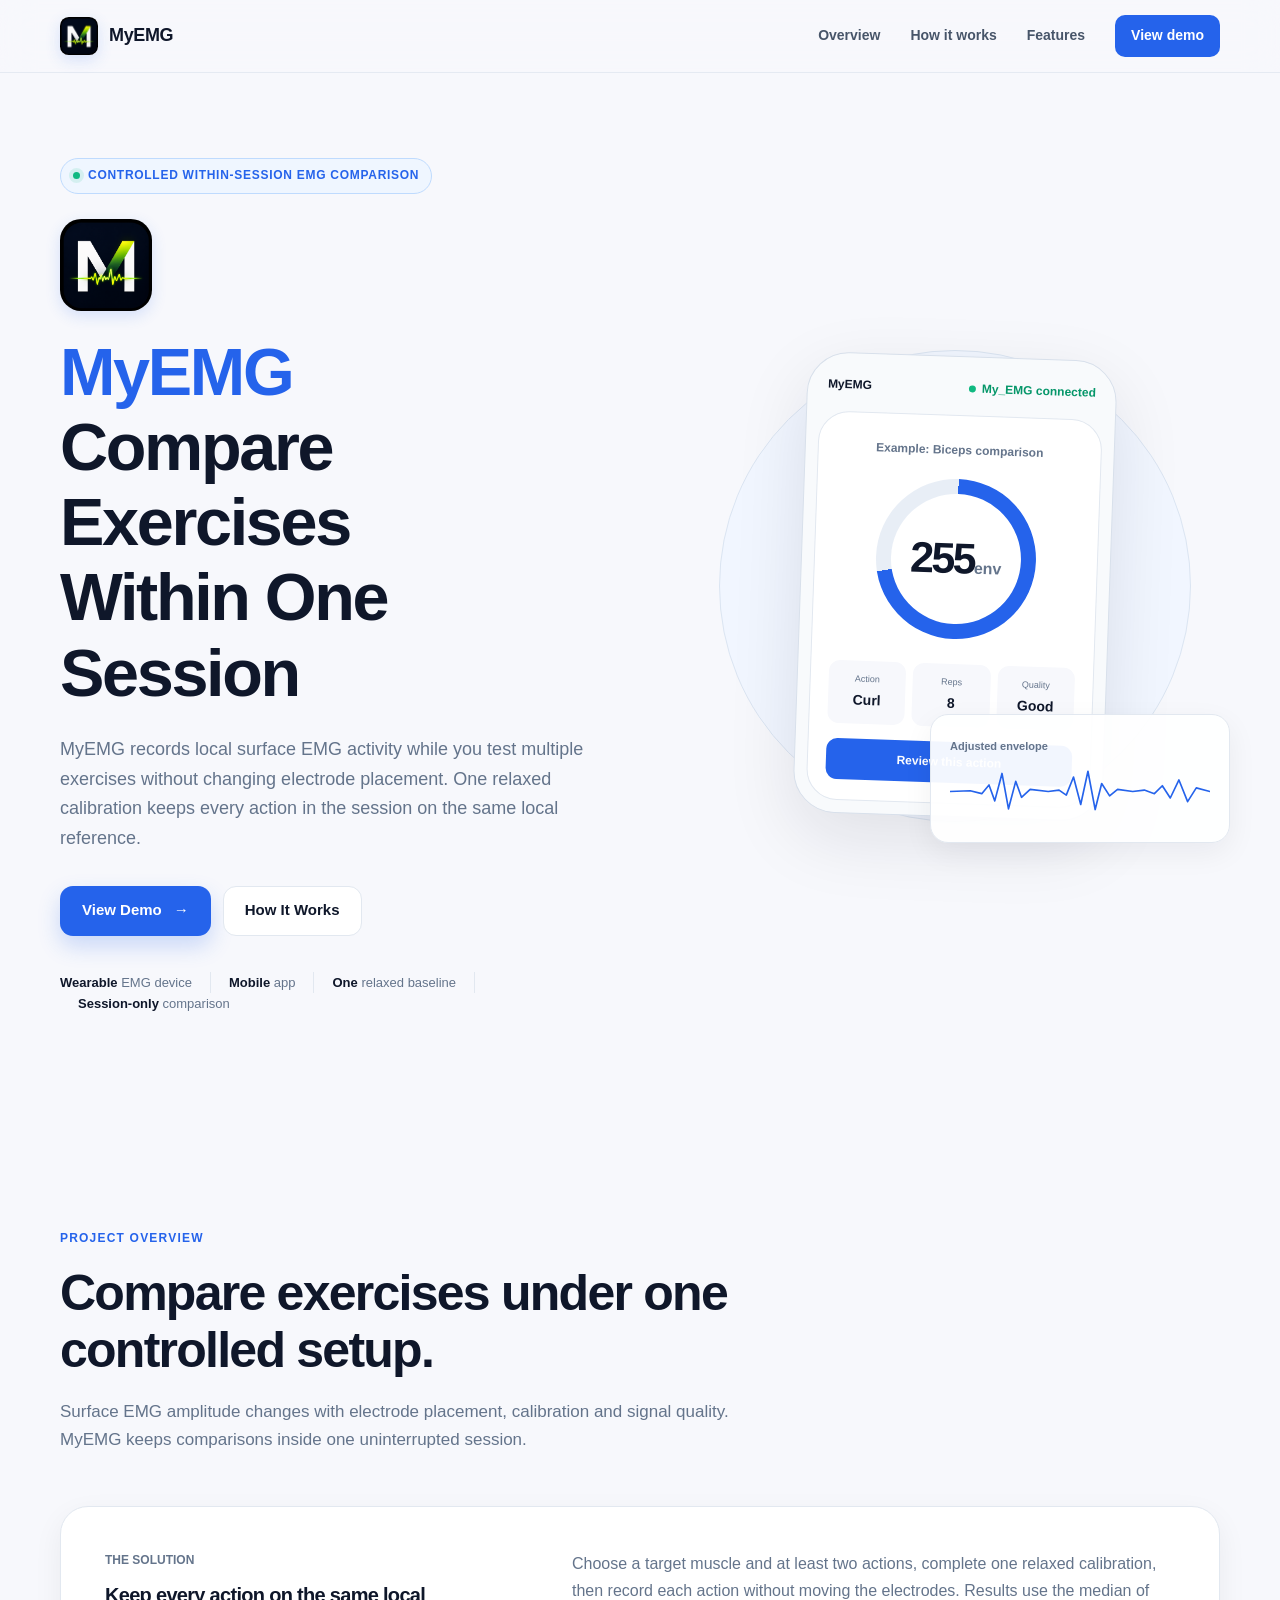
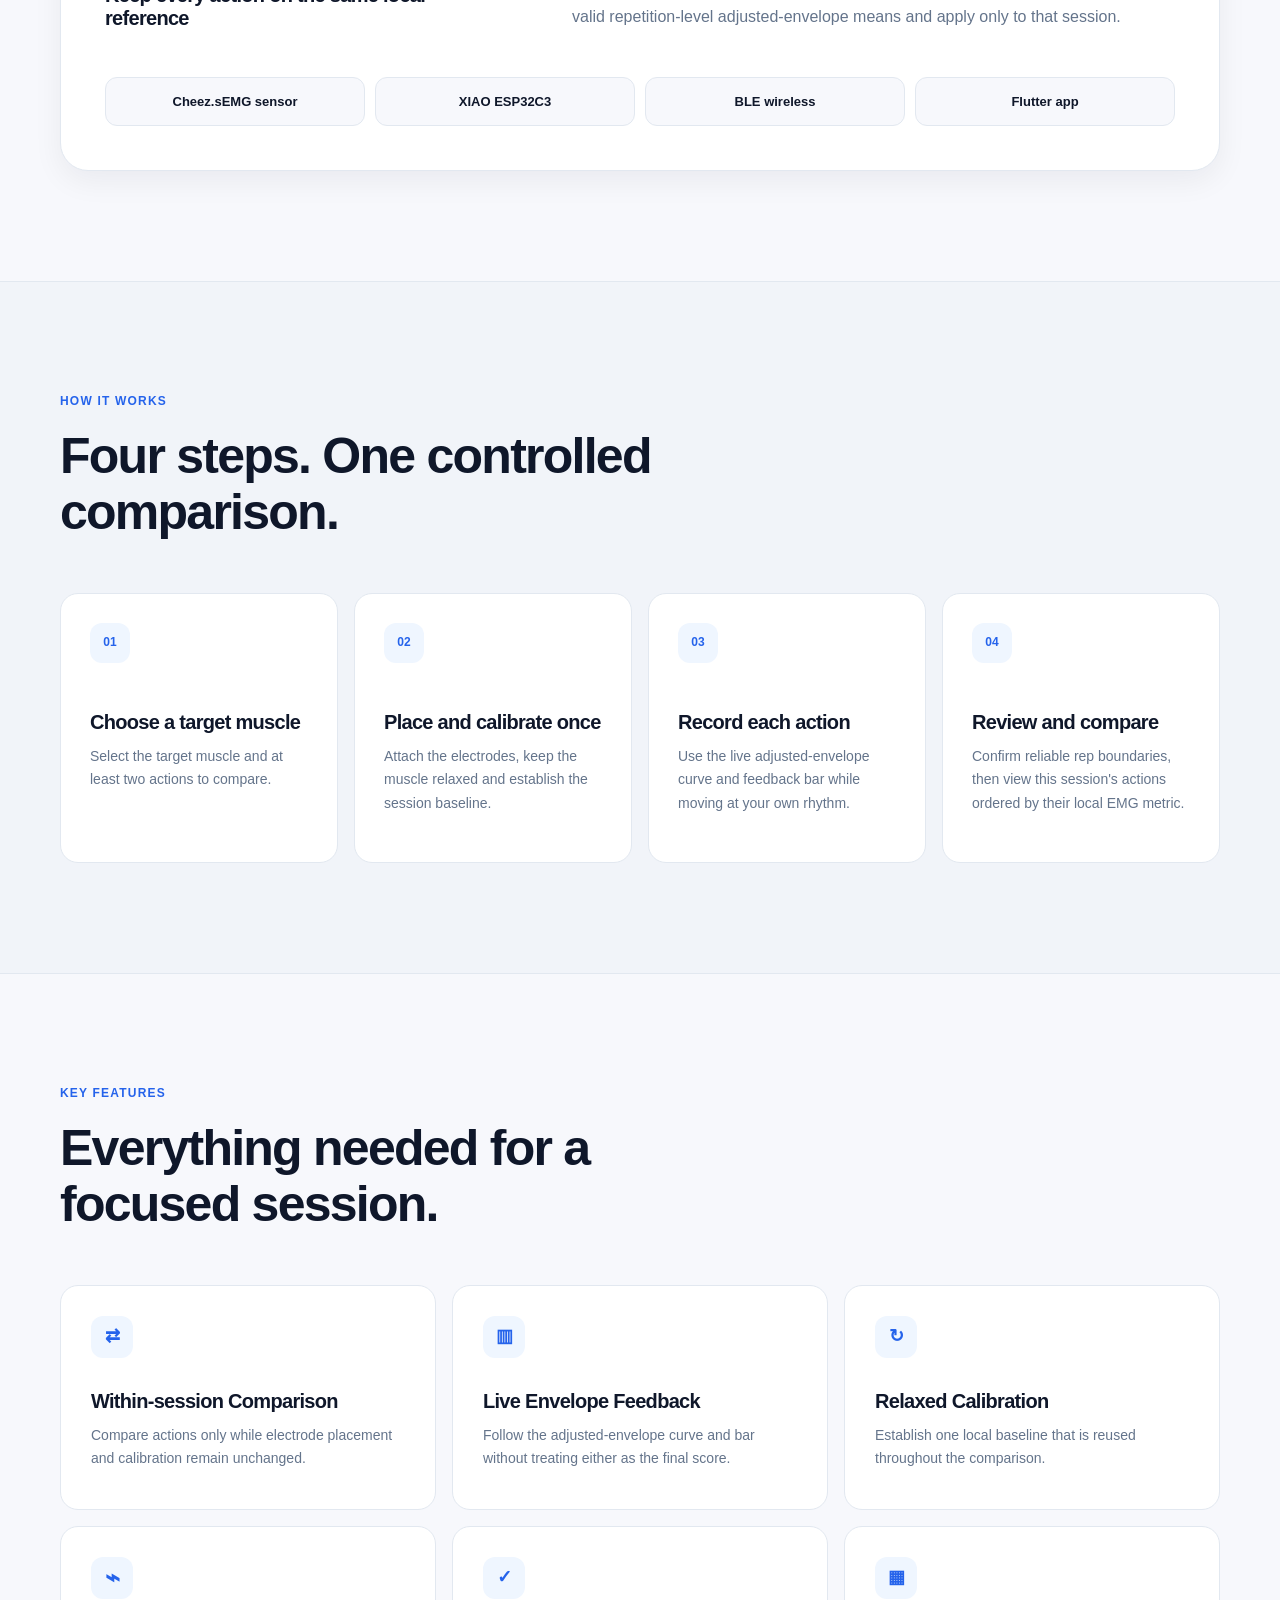
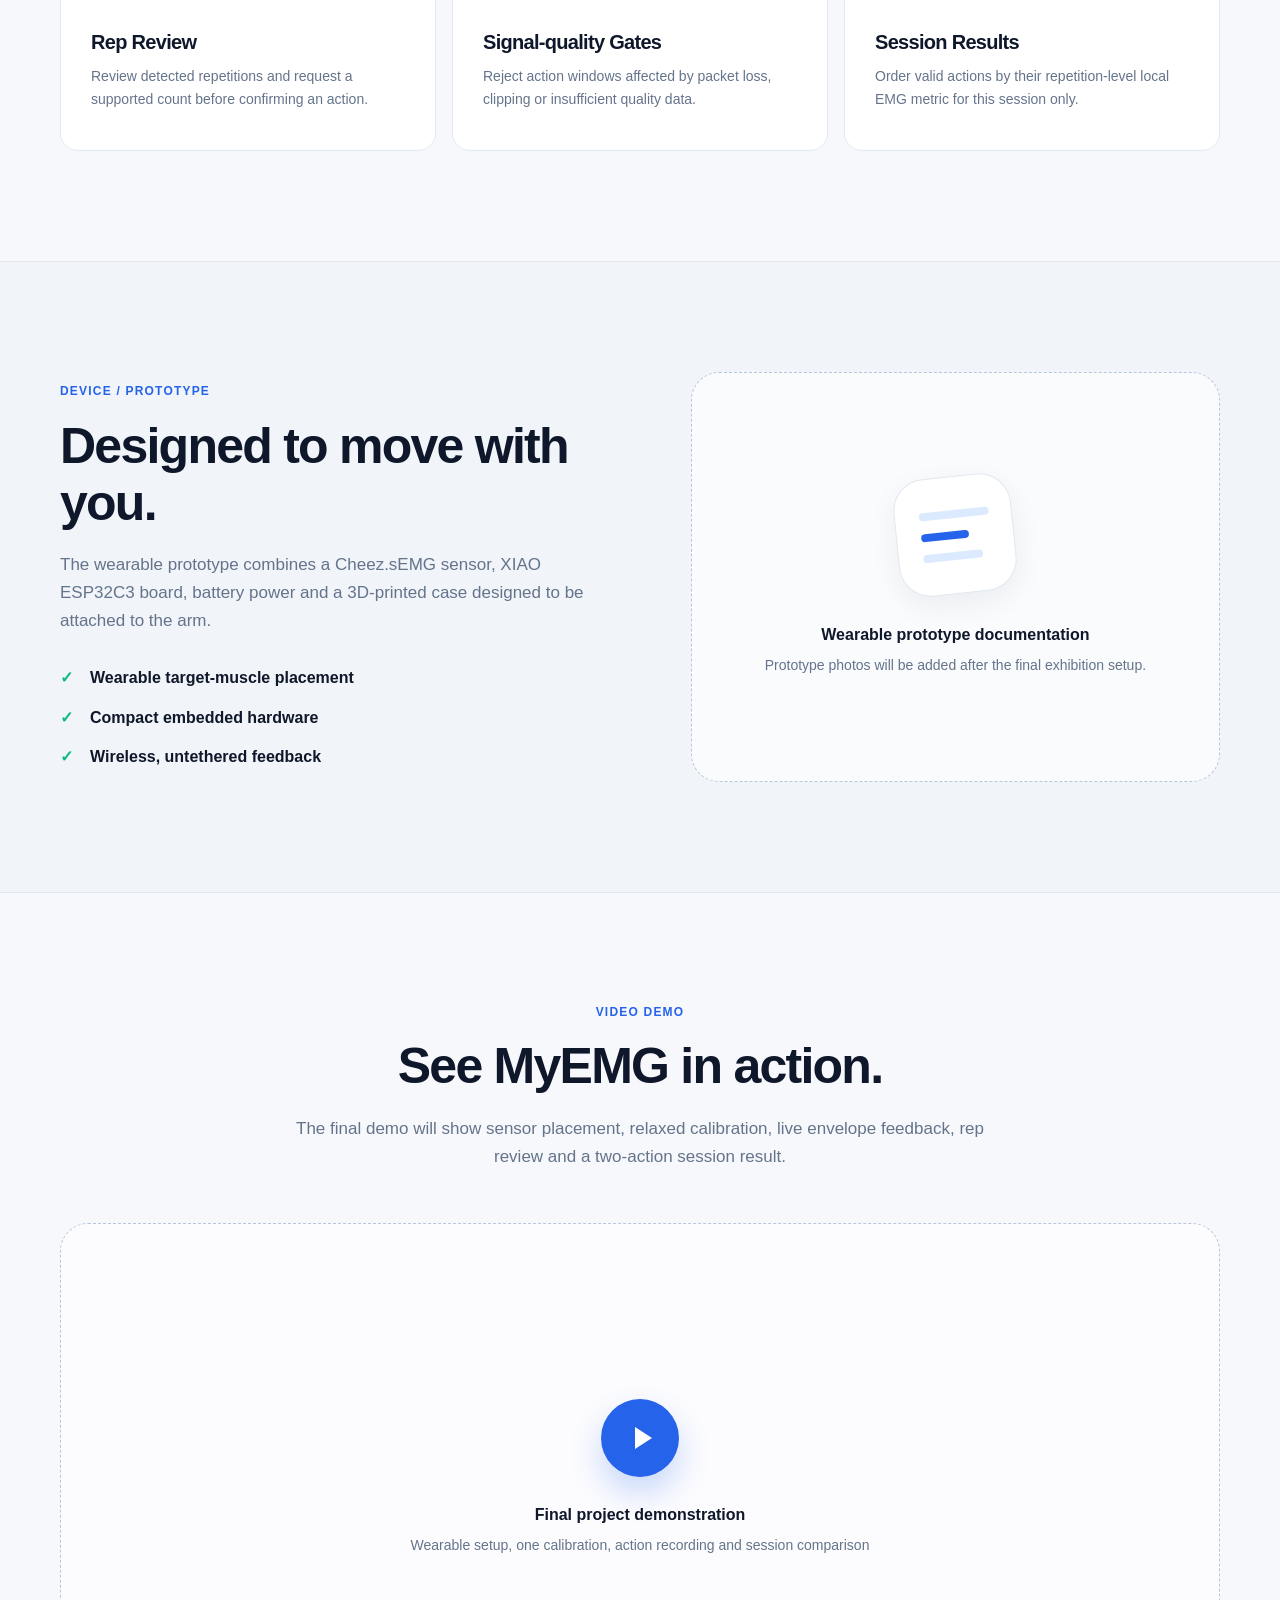
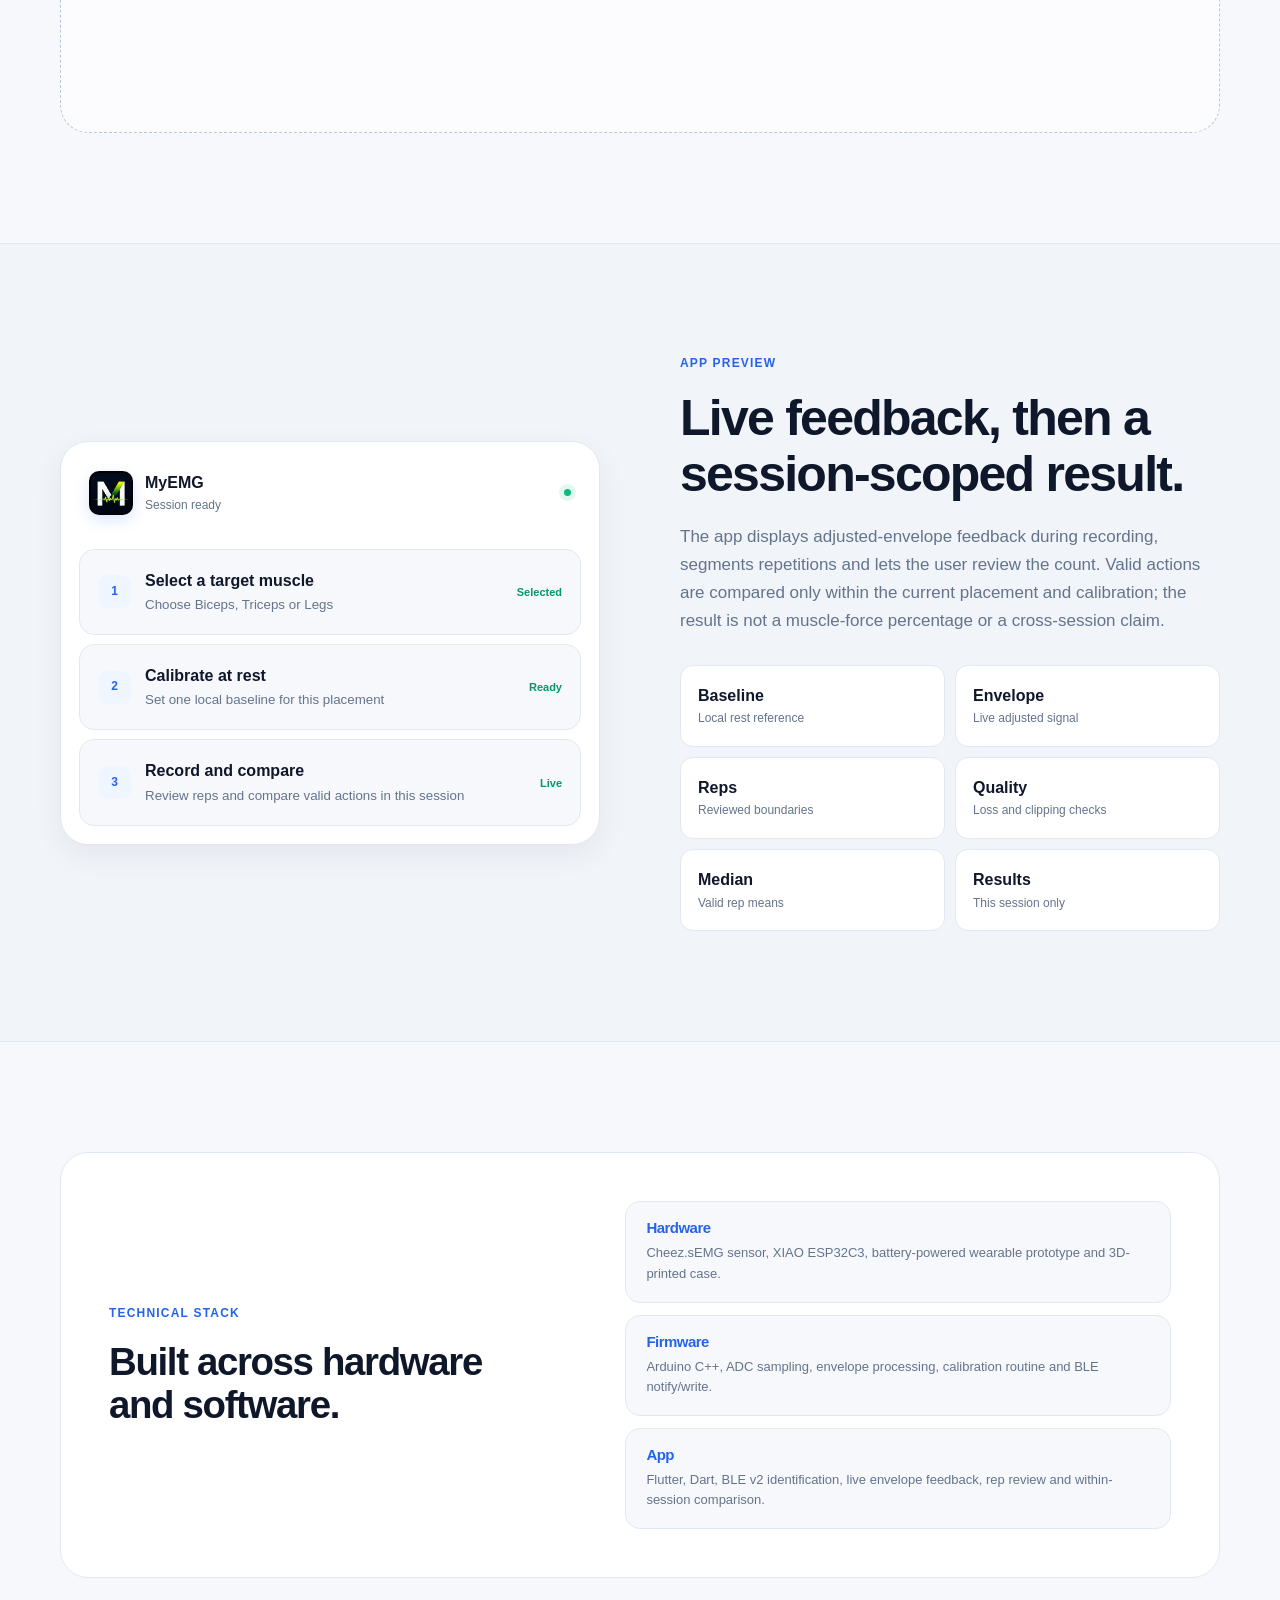
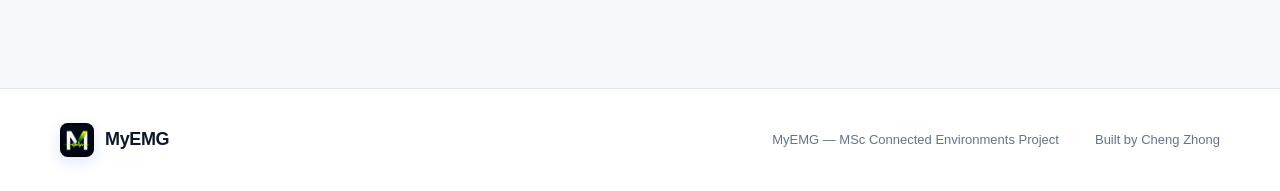
==== website/index.html @ 9c6239a6 "Add unit tests for comparison history and exercise catalog repositories - Implement tests for LocalC" ====
<!DOCTYPE html>
<html lang="en">
<head>
  <meta charset="UTF-8">
  <meta name="viewport" content="width=device-width, initial-scale=1.0">
  <meta name="description" content="MyEMG compares local surface EMG activity from different exercises within one controlled electrode-placement session.">
  <title>MyEMG — Within-session EMG Comparison</title>
  <link rel="icon" type="image/png" href="assets/MyEmg icon  .png">
  <link rel="stylesheet" href="styles.css">
  <script src="script.js" defer></script>
</head>
<body>
  <header class="site-header">
    <div class="container nav-wrap">
      <a class="brand" href="#top" aria-label="MyEMG home">
        <img src="assets/MyEmg icon  .png" alt="" width="38" height="38">
        <span>MyEMG</span>
      </a>
      <nav class="nav-links" aria-label="Main navigation">
        <a href="#overview">Overview</a>
        <a href="#how-it-works">How it works</a>
        <a href="#features">Features</a>
        <a class="nav-cta" href="#demo">View demo</a>
      </nav>
    </div>
  </header>

  <main id="top">
    <section class="hero section">
      <div class="container hero-grid">
        <div class="hero-copy reveal">
          <div class="eyebrow"><span class="status-dot"></span> Controlled within-session EMG comparison</div>
          <img class="hero-logo" src="assets/MyEmg icon  .png" alt="MyEMG app logo" width="92" height="92">
          <h1><span>MyEMG</span><br>Compare Exercises<br>Within One Session</h1>
          <p class="hero-description">
            MyEMG records local surface EMG activity while you test multiple exercises
            without changing electrode placement. One relaxed calibration keeps every
            action in the session on the same local reference.
          </p>
          <div class="hero-actions">
            <a class="button button-primary" href="#demo">View Demo <span aria-hidden="true">→</span></a>
            <a class="button button-secondary" href="#how-it-works">How It Works</a>
          </div>
          <div class="hero-meta" aria-label="Project highlights">
            <span><strong>Wearable</strong> EMG device</span>
            <span><strong>Mobile</strong> app</span>
            <span><strong>One</strong> relaxed baseline</span>
            <span><strong>Session-only</strong> comparison</span>
          </div>
        </div>

        <div class="hero-visual reveal" aria-label="MyEMG mobile dashboard preview">
          <div class="signal-card signal-card-back">
            <span>Adjusted envelope</span>
            <svg viewBox="0 0 360 90" role="img" aria-label="Example adjusted EMG envelope">
              <polyline points="0,45 28,44 44,48 54,36 62,58 72,20 81,69 91,31 99,53 111,42 136,45 151,43 161,50 171,25 181,63 191,17 201,70 210,34 221,51 232,42 253,45 269,43 283,48 294,37 305,54 317,29 329,59 341,40 360,45"/>
            </svg>
          </div>
          <div class="phone">
            <div class="phone-top"><span>MyEMG</span><span class="connected"><i></i> My_EMG connected</span></div>
            <div class="phone-content">
              <p>Example: Biceps comparison</p>
              <div class="activation-ring">
                <div><strong>255</strong><span>env</span></div>
              </div>
              <div class="phone-stats">
                <div><span>Action</span><strong>Curl</strong></div>
                <div><span>Reps</span><strong>8</strong></div>
                <div><span>Quality</span><strong>Good</strong></div>
              </div>
              <button type="button" tabindex="-1">Review this action</button>
            </div>
          </div>
        </div>
      </div>
    </section>

    <section class="section" id="overview">
      <div class="container">
        <div class="section-heading reveal">
          <span class="section-kicker">Project overview</span>
          <h2>Compare exercises under one controlled setup.</h2>
          <p>Surface EMG amplitude changes with electrode placement, calibration and signal quality. MyEMG keeps comparisons inside one uninterrupted session.</p>
        </div>
        <div class="overview-card reveal">
          <div>
            <span class="overview-label">The solution</span>
            <h3>Keep every action on the same local reference</h3>
          </div>
          <p>Choose a target muscle and at least two actions, complete one relaxed calibration, then record each action without moving the electrodes. Results use the median of valid repetition-level adjusted-envelope means and apply only to that session.</p>
          <div class="overview-specs">
            <span>Cheez.sEMG sensor</span>
            <span>XIAO ESP32C3</span>
            <span>BLE wireless</span>
            <span>Flutter app</span>
          </div>
        </div>
      </div>
    </section>

    <section class="section section-tinted" id="how-it-works">
      <div class="container">
        <div class="section-heading reveal">
          <span class="section-kicker">How it works</span>
          <h2>Four steps. One controlled comparison.</h2>
        </div>
        <div class="steps-grid">
          <article class="step-card reveal">
            <span class="step-number">01</span>
            <h3>Choose a target muscle</h3>
            <p>Select the target muscle and at least two actions to compare.</p>
          </article>
          <article class="step-card reveal">
            <span class="step-number">02</span>
            <h3>Place and calibrate once</h3>
            <p>Attach the electrodes, keep the muscle relaxed and establish the session baseline.</p>
          </article>
          <article class="step-card reveal">
            <span class="step-number">03</span>
            <h3>Record each action</h3>
            <p>Use the live adjusted-envelope curve and feedback bar while moving at your own rhythm.</p>
          </article>
          <article class="step-card reveal">
            <span class="step-number">04</span>
            <h3>Review and compare</h3>
            <p>Confirm reliable rep boundaries, then view this session's actions ordered by their local EMG metric.</p>
          </article>
        </div>
      </div>
    </section>

    <section class="section" id="features">
      <div class="container">
        <div class="section-heading reveal">
          <span class="section-kicker">Key features</span>
          <h2>Everything needed for a focused session.</h2>
        </div>
        <div class="feature-grid">
          <article class="feature-card reveal"><span class="feature-icon">⇄</span><h3>Within-session Comparison</h3><p>Compare actions only while electrode placement and calibration remain unchanged.</p></article>
          <article class="feature-card reveal"><span class="feature-icon">▥</span><h3>Live Envelope Feedback</h3><p>Follow the adjusted-envelope curve and bar without treating either as the final score.</p></article>
          <article class="feature-card reveal"><span class="feature-icon">↻</span><h3>Relaxed Calibration</h3><p>Establish one local baseline that is reused throughout the comparison.</p></article>
          <article class="feature-card reveal"><span class="feature-icon wave-icon">⌁</span><h3>Rep Review</h3><p>Review detected repetitions and request a supported count before confirming an action.</p></article>
          <article class="feature-card reveal"><span class="feature-icon">✓</span><h3>Signal-quality Gates</h3><p>Reject action windows affected by packet loss, clipping or insufficient quality data.</p></article>
          <article class="feature-card reveal"><span class="feature-icon">▦</span><h3>Session Results</h3><p>Order valid actions by their repetition-level local EMG metric for this session only.</p></article>
        </div>
      </div>
    </section>

    <section class="section section-tinted" id="prototype">
      <div class="container split-section">
        <div class="split-copy reveal">
          <span class="section-kicker">Device / prototype</span>
          <h2>Designed to move with you.</h2>
          <p>The wearable prototype combines a Cheez.sEMG sensor, XIAO ESP32C3 board, battery power and a 3D-printed case designed to be attached to the arm.</p>
          <ul class="check-list">
            <li>Wearable target-muscle placement</li>
            <li>Compact embedded hardware</li>
            <li>Wireless, untethered feedback</li>
          </ul>
        </div>
        <div class="media-placeholder device-placeholder reveal">
          <div class="placeholder-mark" aria-hidden="true">
            <span></span><span></span><span></span>
          </div>
          <strong>Wearable prototype documentation</strong>
          <p>Prototype photos will be added after the final exhibition setup.</p>
        </div>
      </div>
    </section>

    <!-- VIDEO DEMO SECTION: Replace the placeholder below with a local <video>
         element or a YouTube embed when the demo is ready. -->
    <section class="section" id="demo">
      <div class="container">
        <div class="section-heading centered reveal">
          <span class="section-kicker">Video demo</span>
          <h2>See MyEMG in action.</h2>
          <p>The final demo will show sensor placement, relaxed calibration, live envelope feedback, rep review and a two-action session result.</p>
        </div>
        <div class="video-placeholder reveal">
          <div class="play-button" aria-hidden="true"><span></span></div>
          <strong>Final project demonstration</strong>
          <p>Wearable setup, one calibration, action recording and session comparison</p>
        </div>
      </div>
    </section>

    <section class="section section-tinted" id="app-preview">
      <div class="container split-section app-section">
        <div class="app-flow reveal">
          <div class="flow-header">
            <img src="assets/MyEmg icon  .png" alt="" width="44" height="44">
            <div><strong>MyEMG</strong><span>Session ready</span></div>
            <i></i>
          </div>
          <div class="flow-item"><span>1</span><div><strong>Select a target muscle</strong><small>Choose Biceps, Triceps or Legs</small></div><b>Selected</b></div>
          <div class="flow-item"><span>2</span><div><strong>Calibrate at rest</strong><small>Set one local baseline for this placement</small></div><b>Ready</b></div>
          <div class="flow-item"><span>3</span><div><strong>Record and compare</strong><small>Review reps and compare valid actions in this session</small></div><b>Live</b></div>
        </div>
        <div class="split-copy reveal">
          <span class="section-kicker">App preview</span>
          <h2>Live feedback, then a session-scoped result.</h2>
          <p>The app displays adjusted-envelope feedback during recording, segments repetitions and lets the user review the count. Valid actions are compared only within the current placement and calibration; the result is not a muscle-force percentage or a cross-session claim.</p>
          <div class="mini-metrics">
            <div><strong>Baseline</strong><span>Local rest reference</span></div>
            <div><strong>Envelope</strong><span>Live adjusted signal</span></div>
            <div><strong>Reps</strong><span>Reviewed boundaries</span></div>
            <div><strong>Quality</strong><span>Loss and clipping checks</span></div>
            <div><strong>Median</strong><span>Valid rep means</span></div>
            <div><strong>Results</strong><span>This session only</span></div>
          </div>
        </div>
      </div>
    </section>

    <section class="section" id="stack">
      <div class="container stack-wrap reveal">
        <div>
          <span class="section-kicker">Technical stack</span>
          <h2>Built across hardware and software.</h2>
        </div>
        <div class="stack-groups" aria-label="Technologies used">
          <article class="stack-group">
            <h3>Hardware</h3>
            <p>Cheez.sEMG sensor, XIAO ESP32C3, battery-powered wearable prototype and 3D-printed case.</p>
          </article>
          <article class="stack-group">
            <h3>Firmware</h3>
            <p>Arduino C++, ADC sampling, envelope processing, calibration routine and BLE notify/write.</p>
          </article>
          <article class="stack-group">
            <h3>App</h3>
            <p>Flutter, Dart, BLE v2 identification, live envelope feedback, rep review and within-session comparison.</p>
          </article>
        </div>
      </div>
    </section>
  </main>

  <footer class="site-footer">
    <div class="container footer-wrap">
      <div class="brand footer-brand">
        <img src="assets/MyEmg icon  .png" alt="" width="34" height="34">
        <span>MyEMG</span>
      </div>
      <p>MyEMG — MSc Connected Environments Project</p>
      <p>Built by Cheng Zhong</p>
    </div>
  </footer>
</body>
</html>
---- website/styles.css ----
/* -------------------------------------------------------
   MyEMG website
   Edit the variables below to update the site colour theme.
-------------------------------------------------------- */
:root {
  --primary: #2563eb;
  --primary-dark: #1d4ed8;
  --primary-soft: #eff6ff;
  --background: #f7f8fc;
  --surface: #ffffff;
  --text: #0f172a;
  --muted: #64748b;
  --border: #e2e8f0;
  --success: #10b981;
  --shadow-sm: 0 10px 30px rgba(15, 23, 42, 0.06);
  --shadow-lg: 0 24px 70px rgba(15, 23, 42, 0.1);
  --radius-md: 18px;
  --radius-lg: 28px;
  --container: 1160px;
}

* {
  box-sizing: border-box;
}

html {
  scroll-behavior: smooth;
  scroll-padding-top: 90px;
}

body {
  margin: 0;
  color: var(--text);
  background: var(--background);
  font-family: Inter, ui-sans-serif, -apple-system, BlinkMacSystemFont, "Segoe UI", sans-serif;
  font-size: 16px;
  line-height: 1.65;
  -webkit-font-smoothing: antialiased;
}

img {
  display: block;
  max-width: 100%;
}

a {
  color: inherit;
  text-decoration: none;
}

button {
  font: inherit;
}

.container {
  width: min(calc(100% - 40px), var(--container));
  margin-inline: auto;
}

.section {
  padding: 110px 0;
}

.section-tinted {
  background: #f1f4f9;
  border-block: 1px solid var(--border);
}

.site-header {
  position: sticky;
  z-index: 20;
  top: 0;
  border-bottom: 1px solid rgba(226, 232, 240, 0.85);
  background: rgba(247, 248, 252, 0.88);
  backdrop-filter: blur(16px);
}

.nav-wrap {
  display: flex;
  align-items: center;
  justify-content: space-between;
  min-height: 72px;
}

.brand {
  display: inline-flex;
  align-items: center;
  gap: 11px;
  font-size: 18px;
  font-weight: 750;
  letter-spacing: -0.02em;
}

.brand img,
.hero-logo,
.flow-header img {
  border-radius: 23%;
  box-shadow: 0 5px 15px rgba(37, 99, 235, 0.16);
}

.nav-links {
  display: flex;
  align-items: center;
  gap: 30px;
  color: #475569;
  font-size: 14px;
  font-weight: 600;
}

.nav-links a {
  transition: color 160ms ease;
}

.nav-links a:hover {
  color: var(--primary);
}

.nav-links .nav-cta {
  padding: 9px 16px;
  color: #fff;
  border-radius: 10px;
  background: var(--primary);
}

.hero {
  min-height: calc(100vh - 72px);
  display: grid;
  align-items: center;
  overflow: hidden;
  padding: 85px 0 105px;
}

.hero-grid,
.split-section {
  display: grid;
  grid-template-columns: 1.02fr 0.98fr;
  align-items: center;
  gap: 80px;
}

.eyebrow,
.section-kicker {
  color: var(--primary);
  font-size: 12px;
  font-weight: 800;
  letter-spacing: 0.1em;
  text-transform: uppercase;
}

.eyebrow {
  display: inline-flex;
  align-items: center;
  gap: 8px;
  margin-bottom: 25px;
  padding: 7px 12px;
  border: 1px solid #bfdbfe;
  border-radius: 999px;
  background: var(--primary-soft);
  letter-spacing: 0.06em;
}

.status-dot {
  width: 7px;
  height: 7px;
  border-radius: 50%;
  background: var(--success);
  box-shadow: 0 0 0 4px rgba(16, 185, 129, 0.12);
}

.hero-logo {
  margin-bottom: 24px;
}

h1,
h2,
h3,
p {
  margin-top: 0;
}

h1,
h2,
h3 {
  line-height: 1.13;
  letter-spacing: -0.035em;
}

h1 {
  max-width: 720px;
  margin-bottom: 24px;
  font-size: clamp(45px, 5.2vw, 72px);
}

h1 span {
  color: var(--primary);
}

h2 {
  margin-bottom: 20px;
  font-size: clamp(34px, 4vw, 50px);
}

h3 {
  margin-bottom: 12px;
  font-size: 20px;
}

.hero-description {
  max-width: 610px;
  margin-bottom: 32px;
  color: var(--muted);
  font-size: 18px;
}

.hero-actions {
  display: flex;
  flex-wrap: wrap;
  gap: 12px;
}

.button {
  display: inline-flex;
  align-items: center;
  justify-content: center;
  min-height: 50px;
  padding: 0 21px;
  border: 1px solid transparent;
  border-radius: 13px;
  font-size: 15px;
  font-weight: 700;
  transition: transform 160ms ease, box-shadow 160ms ease, background 160ms ease;
}

.button:hover {
  transform: translateY(-2px);
}

.button-primary {
  gap: 12px;
  color: #fff;
  background: var(--primary);
  box-shadow: 0 10px 22px rgba(37, 99, 235, 0.22);
}

.button-primary:hover {
  background: var(--primary-dark);
  box-shadow: 0 14px 27px rgba(37, 99, 235, 0.28);
}

.button-secondary {
  border-color: var(--border);
  background: var(--surface);
}

.hero-meta {
  display: flex;
  flex-wrap: wrap;
  gap: 0;
  margin-top: 36px;
  color: var(--muted);
  font-size: 13px;
}

.hero-meta span {
  padding: 0 18px;
  border-right: 1px solid var(--border);
}

.hero-meta span:first-child {
  padding-left: 0;
}

.hero-meta span:last-child {
  border: 0;
}

.hero-meta strong {
  color: var(--text);
}

.hero-visual {
  position: relative;
  min-height: 570px;
  display: grid;
  place-items: center;
}

.hero-visual::before {
  content: "";
  position: absolute;
  width: 470px;
  height: 470px;
  border: 1px solid #dbe5f2;
  border-radius: 50%;
  background: #f1f6ff;
}

.phone {
  position: relative;
  z-index: 2;
  width: min(310px, 78vw);
  padding: 12px;
  overflow: hidden;
  border: 1px solid #d8e0eb;
  border-radius: 42px;
  background: #f8fafc;
  box-shadow: var(--shadow-lg);
  transform: rotate(2deg);
}

.phone-top {
  display: flex;
  justify-content: space-between;
  padding: 10px 8px 16px;
  font-size: 12px;
  font-weight: 750;
}

.connected {
  display: flex;
  align-items: center;
  gap: 6px;
  color: #059669;
}

.connected i,
.flow-header > i {
  width: 7px;
  height: 7px;
  border-radius: 50%;
  background: var(--success);
}

.phone-content {
  padding: 25px 18px 20px;
  border: 1px solid var(--border);
  border-radius: 31px;
  background: #fff;
  text-align: center;
}

.phone-content > p {
  margin-bottom: 18px;
  color: var(--muted);
  font-size: 12px;
  font-weight: 600;
}

.activation-ring {
  width: 160px;
  height: 160px;
  display: grid;
  place-items: center;
  margin: 0 auto 25px;
  border-radius: 50%;
  background: conic-gradient(var(--primary) 72%, #e8eef6 0);
}

.activation-ring::before {
  content: "";
  grid-area: 1 / 1;
  width: 130px;
  height: 130px;
  border-radius: 50%;
  background: white;
}

.activation-ring div {
  z-index: 1;
  grid-area: 1 / 1;
}

.activation-ring strong {
  font-size: 43px;
  letter-spacing: -0.06em;
}

.activation-ring span {
  color: var(--muted);
  font-weight: 700;
}

.phone-stats {
  display: grid;
  grid-template-columns: repeat(3, 1fr);
  gap: 7px;
}

.phone-stats div {
  padding: 11px 3px;
  border-radius: 11px;
  background: var(--background);
}

.phone-stats span,
.phone-stats strong {
  display: block;
}

.phone-stats span {
  color: var(--muted);
  font-size: 9px;
}

.phone-stats strong {
  margin-top: 3px;
  font-size: 14px;
}

.phone-content button {
  width: 100%;
  margin-top: 15px;
  padding: 11px;
  color: white;
  border: 0;
  border-radius: 11px;
  background: var(--primary);
  font-size: 12px;
  font-weight: 700;
}

.signal-card {
  position: absolute;
  z-index: 3;
  right: -10px;
  bottom: 28px;
  width: 300px;
  padding: 17px 19px 10px;
  border: 1px solid var(--border);
  border-radius: var(--radius-md);
  background: rgba(255, 255, 255, 0.94);
  box-shadow: var(--shadow-sm);
}

.signal-card span {
  color: var(--muted);
  font-size: 11px;
  font-weight: 700;
}

.signal-card svg {
  width: 100%;
  height: auto;
}

.signal-card polyline {
  fill: none;
  stroke: var(--primary);
  stroke-linecap: round;
  stroke-linejoin: round;
  stroke-width: 2.3;
}

.section-heading {
  max-width: 720px;
  margin-bottom: 52px;
}

.section-heading .section-kicker,
.split-copy .section-kicker,
.stack-wrap .section-kicker {
  display: block;
  margin-bottom: 16px;
}

.section-heading > p,
.split-copy > p {
  color: var(--muted);
  font-size: 17px;
}

.section-heading.centered {
  margin-inline: auto;
  text-align: center;
}

.overview-card {
  display: grid;
  grid-template-columns: 0.8fr 1.2fr;
  gap: 30px 65px;
  padding: 44px;
  border: 1px solid var(--border);
  border-radius: var(--radius-lg);
  background: var(--surface);
  box-shadow: var(--shadow-sm);
}

.overview-label {
  display: block;
  margin-bottom: 13px;
  color: var(--muted);
  font-size: 12px;
  font-weight: 700;
  text-transform: uppercase;
}

.overview-card p {
  color: var(--muted);
}

.overview-specs {
  grid-column: 1 / -1;
  display: grid;
  grid-template-columns: repeat(4, 1fr);
  gap: 10px;
}

.overview-specs span {
  padding: 13px;
  border: 1px solid var(--border);
  border-radius: 12px;
  background: var(--background);
  font-size: 13px;
  font-weight: 700;
  text-align: center;
}

.steps-grid,
.feature-grid {
  display: grid;
  gap: 16px;
}

.steps-grid {
  grid-template-columns: repeat(4, 1fr);
}

.step-card,
.feature-card {
  border: 1px solid var(--border);
  background: var(--surface);
  transition: transform 180ms ease, border-color 180ms ease, box-shadow 180ms ease;
}

.step-card:hover,
.feature-card:hover {
  transform: translateY(-4px);
  border-color: #bfdbfe;
  box-shadow: var(--shadow-sm);
}

.step-card {
  min-height: 270px;
  padding: 29px;
  border-radius: var(--radius-md);
}

.step-number {
  display: grid;
  width: 40px;
  height: 40px;
  place-items: center;
  margin-bottom: 48px;
  color: var(--primary);
  border-radius: 12px;
  background: var(--primary-soft);
  font-size: 12px;
  font-weight: 800;
}

.step-card p,
.feature-card p {
  margin-bottom: 0;
  color: var(--muted);
  font-size: 14px;
}

.feature-grid {
  grid-template-columns: repeat(3, 1fr);
}

.feature-card {
  min-height: 225px;
  padding: 30px;
  border-radius: var(--radius-md);
}

.feature-icon {
  width: 42px;
  height: 42px;
  display: grid;
  place-items: center;
  margin-bottom: 32px;
  color: var(--primary);
  border-radius: 12px;
  background: var(--primary-soft);
  font-size: 18px;
  font-weight: 800;
}

.wave-icon {
  font-size: 25px;
}

.media-placeholder,
.video-placeholder {
  border: 1.5px dashed #b8c6d9;
  background: rgba(255, 255, 255, 0.62);
  text-align: center;
}

.device-placeholder {
  min-height: 410px;
  display: flex;
  flex-direction: column;
  align-items: center;
  justify-content: center;
  border-radius: var(--radius-lg);
}

.placeholder-mark {
  position: relative;
  width: 118px;
  height: 118px;
  margin-bottom: 28px;
  border: 1px solid var(--border);
  border-radius: 32px;
  background: white;
  transform: rotate(-6deg);
  box-shadow: var(--shadow-sm);
}

.placeholder-mark span {
  position: absolute;
  left: 24px;
  width: 70px;
  height: 8px;
  border-radius: 10px;
  background: #dbeafe;
}

.placeholder-mark span:nth-child(1) { top: 33px; }
.placeholder-mark span:nth-child(2) { top: 54px; width: 48px; background: var(--primary); }
.placeholder-mark span:nth-child(3) { top: 75px; width: 60px; }

.device-placeholder p,
.video-placeholder p {
  margin: 5px 0 0;
  color: var(--muted);
  font-size: 14px;
}

.check-list {
  display: grid;
  gap: 13px;
  margin: 30px 0 0;
  padding: 0;
  list-style: none;
}

.check-list li {
  position: relative;
  padding-left: 30px;
  font-weight: 650;
}

.check-list li::before {
  content: "✓";
  position: absolute;
  left: 0;
  color: var(--success);
}

.video-placeholder {
  min-height: 510px;
  display: flex;
  flex-direction: column;
  align-items: center;
  justify-content: center;
  border-radius: var(--radius-lg);
}

.play-button {
  width: 78px;
  height: 78px;
  display: grid;
  place-items: center;
  margin-bottom: 25px;
  border-radius: 50%;
  background: var(--primary);
  box-shadow: 0 16px 32px rgba(37, 99, 235, 0.24);
}

.play-button span {
  width: 0;
  height: 0;
  margin-left: 6px;
  border-top: 11px solid transparent;
  border-bottom: 11px solid transparent;
  border-left: 17px solid white;
}

.app-section {
  grid-template-columns: 1fr 1fr;
}

.app-flow {
  padding: 18px;
  border: 1px solid var(--border);
  border-radius: var(--radius-lg);
  background: white;
  box-shadow: var(--shadow-sm);
}

.flow-header {
  display: flex;
  align-items: center;
  gap: 12px;
  padding: 10px 10px 24px;
}

.flow-header div {
  display: flex;
  flex-direction: column;
}

.flow-header span {
  color: var(--muted);
  font-size: 12px;
}

.flow-header > i {
  margin-left: auto;
  box-shadow: 0 0 0 5px rgba(16, 185, 129, 0.12);
}

.flow-item {
  display: flex;
  align-items: center;
  gap: 14px;
  margin-top: 9px;
  padding: 18px;
  border: 1px solid var(--border);
  border-radius: 15px;
  background: var(--background);
}

.flow-item > span {
  min-width: 33px;
  height: 33px;
  display: grid;
  place-items: center;
  color: var(--primary);
  border-radius: 10px;
  background: var(--primary-soft);
  font-size: 12px;
  font-weight: 800;
}

.flow-item div {
  display: flex;
  flex-direction: column;
}

.flow-item small {
  color: var(--muted);
}

.flow-item b {
  margin-left: auto;
  color: #059669;
  font-size: 11px;
}

.mini-metrics {
  display: grid;
  grid-template-columns: repeat(2, 1fr);
  gap: 10px;
  margin-top: 30px;
}

.mini-metrics div {
  display: flex;
  flex-direction: column;
  padding: 17px;
  border: 1px solid var(--border);
  border-radius: 13px;
  background: white;
}

.mini-metrics span {
  color: var(--muted);
  font-size: 12px;
}

.stack-wrap {
  display: grid;
  grid-template-columns: 0.9fr 1.1fr;
  align-items: center;
  gap: 70px;
  padding: 48px;
  border: 1px solid var(--border);
  border-radius: var(--radius-lg);
  background: white;
}

.stack-wrap h2 {
  margin-bottom: 0;
  font-size: clamp(30px, 3vw, 42px);
}

.stack-groups {
  display: grid;
  gap: 12px;
}

.stack-group {
  padding: 18px 20px;
  border: 1px solid var(--border);
  border-radius: 15px;
  background: var(--background);
}

.stack-group h3 {
  margin-bottom: 6px;
  color: var(--primary);
  font-size: 15px;
}

.stack-group p {
  margin-bottom: 0;
  color: var(--muted);
  font-size: 13px;
  line-height: 1.55;
}

.site-footer {
  padding: 34px 0;
  border-top: 1px solid var(--border);
  background: white;
}

.footer-wrap {
  display: grid;
  grid-template-columns: 1fr auto auto;
  align-items: center;
  gap: 36px;
}

.footer-wrap p {
  margin: 0;
  color: var(--muted);
  font-size: 13px;
}

/* Subtle entrance motion; content remains visible without JavaScript. */
.js .reveal {
  opacity: 0;
  transform: translateY(16px);
  transition: opacity 600ms ease, transform 600ms ease;
}

.js .reveal.is-visible {
  opacity: 1;
  transform: none;
}

@media (max-width: 960px) {
  .section {
    padding: 85px 0;
  }

  .hero {
    padding-top: 70px;
  }

  .hero-grid,
  .split-section {
    grid-template-columns: 1fr;
    gap: 65px;
  }

  .hero-copy {
    max-width: 720px;
  }

  .hero-visual {
    min-height: 540px;
  }

  .signal-card {
    right: 10%;
  }

  .steps-grid {
    grid-template-columns: repeat(2, 1fr);
  }

  .feature-grid {
    grid-template-columns: repeat(2, 1fr);
  }

  .stack-wrap {
    grid-template-columns: 1fr;
    gap: 35px;
  }

  .footer-wrap {
    grid-template-columns: 1fr 1fr;
  }

  .footer-brand {
    grid-column: 1 / -1;
  }
}

@media (max-width: 700px) {
  .container {
    width: min(calc(100% - 28px), var(--container));
  }

  .site-header {
    position: static;
  }

  .nav-links a:not(.nav-cta) {
    display: none;
  }

  .nav-links {
    gap: 0;
  }

  .hero {
    min-height: auto;
    padding: 58px 0 76px;
  }

  .hero-logo {
    width: 76px;
    height: 76px;
  }

  h1 {
    font-size: clamp(40px, 12.5vw, 56px);
  }

  .hero-description {
    font-size: 16px;
  }

  .hero-meta {
    display: grid;
    grid-template-columns: repeat(3, 1fr);
    text-align: center;
  }

  .hero-meta span {
    padding: 0 7px;
  }

  .hero-visual {
    min-height: 490px;
  }

  .hero-visual::before {
    width: 350px;
    height: 350px;
  }

  .phone {
    width: 274px;
  }

  .activation-ring {
    width: 135px;
    height: 135px;
  }

  .activation-ring::before {
    width: 110px;
    height: 110px;
  }

  .signal-card {
    right: 0;
    bottom: 8px;
    width: 250px;
  }

  .overview-card {
    grid-template-columns: 1fr;
    padding: 28px;
  }

  .overview-specs {
    grid-template-columns: repeat(2, 1fr);
  }

  .steps-grid,
  .feature-grid {
    grid-template-columns: 1fr;
  }

  .step-card {
    min-height: auto;
  }

  .step-number,
  .feature-icon {
    margin-bottom: 27px;
  }

  .video-placeholder {
    min-height: 350px;
    padding: 35px 20px;
  }

  .flow-item {
    padding: 14px;
  }

  .flow-item b {
    display: none;
  }

  .stack-wrap {
    padding: 30px;
  }

  .footer-wrap {
    grid-template-columns: 1fr;
    gap: 12px;
  }

  .footer-brand {
    grid-column: auto;
    margin-bottom: 10px;
  }
}

@media (prefers-reduced-motion: reduce) {
  html {
    scroll-behavior: auto;
  }

  *,
  *::before,
  *::after {
    transition-duration: 0.01ms !important;
  }
}
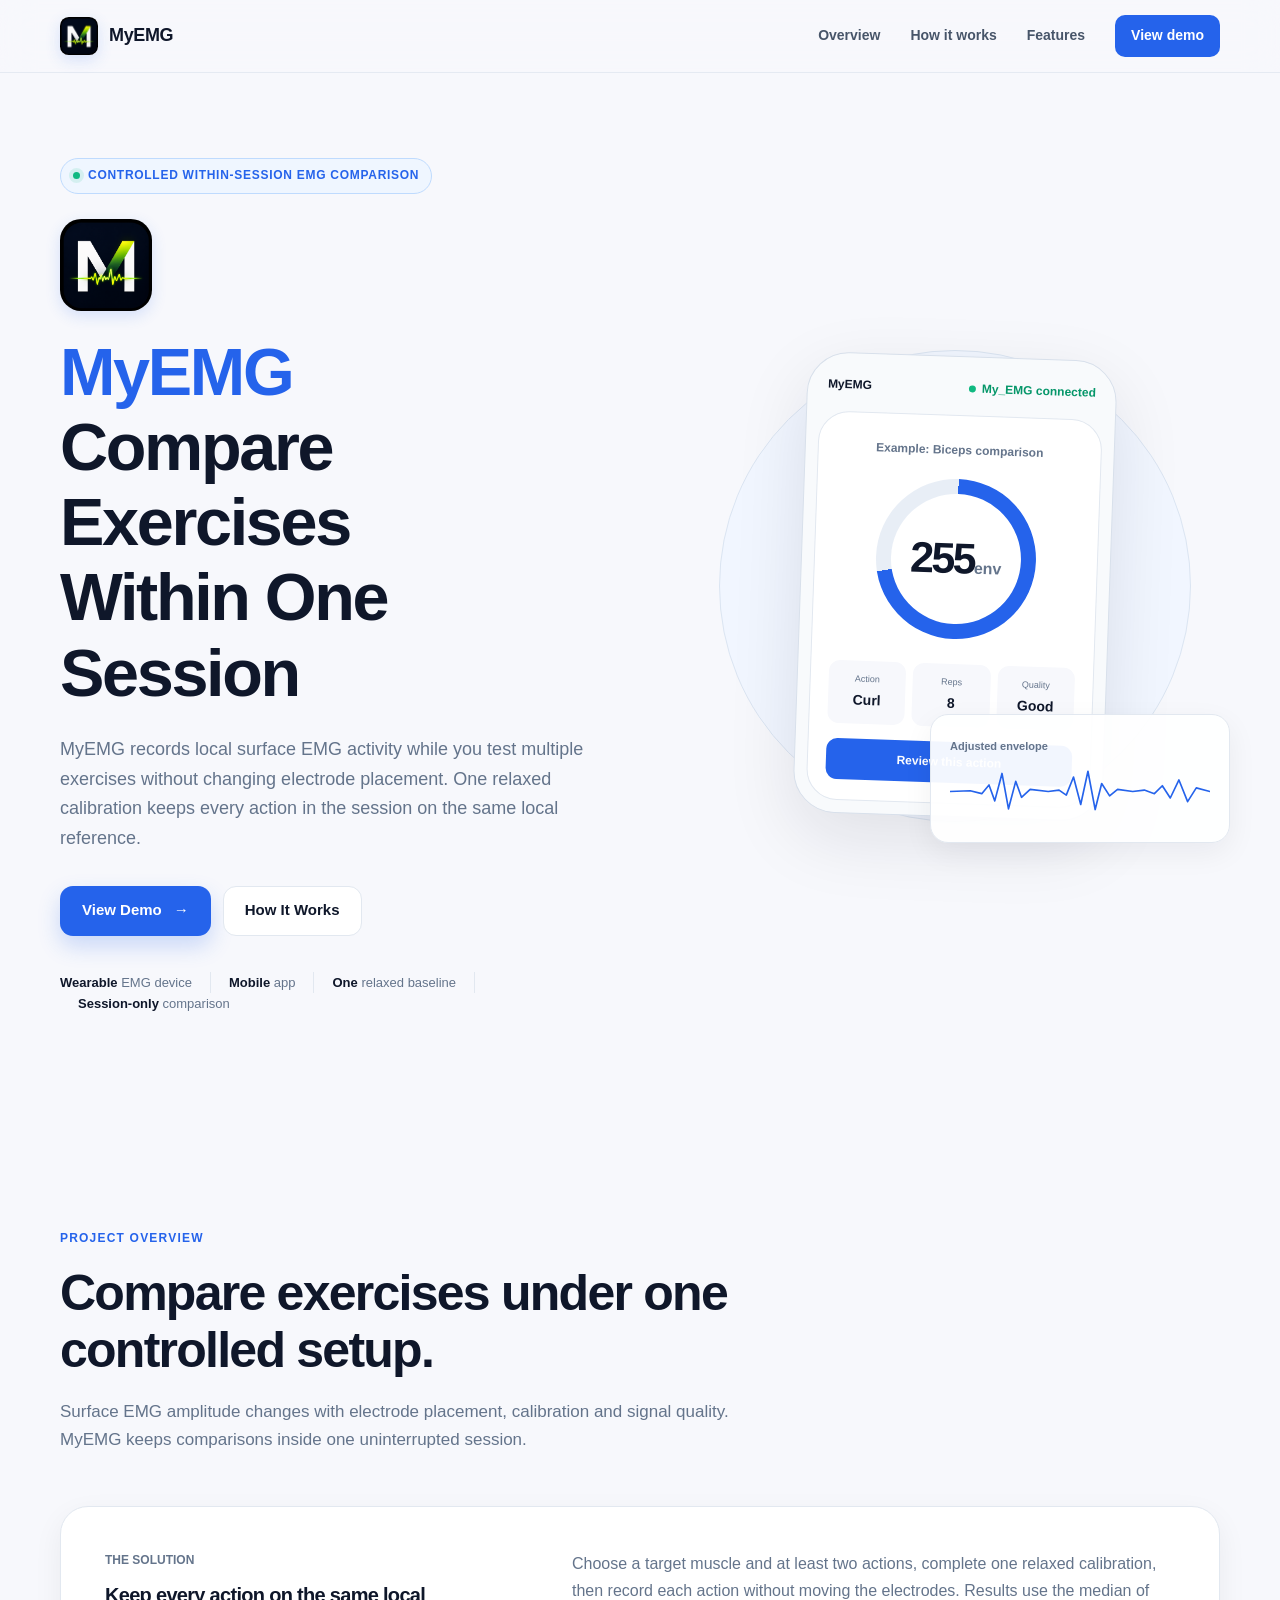
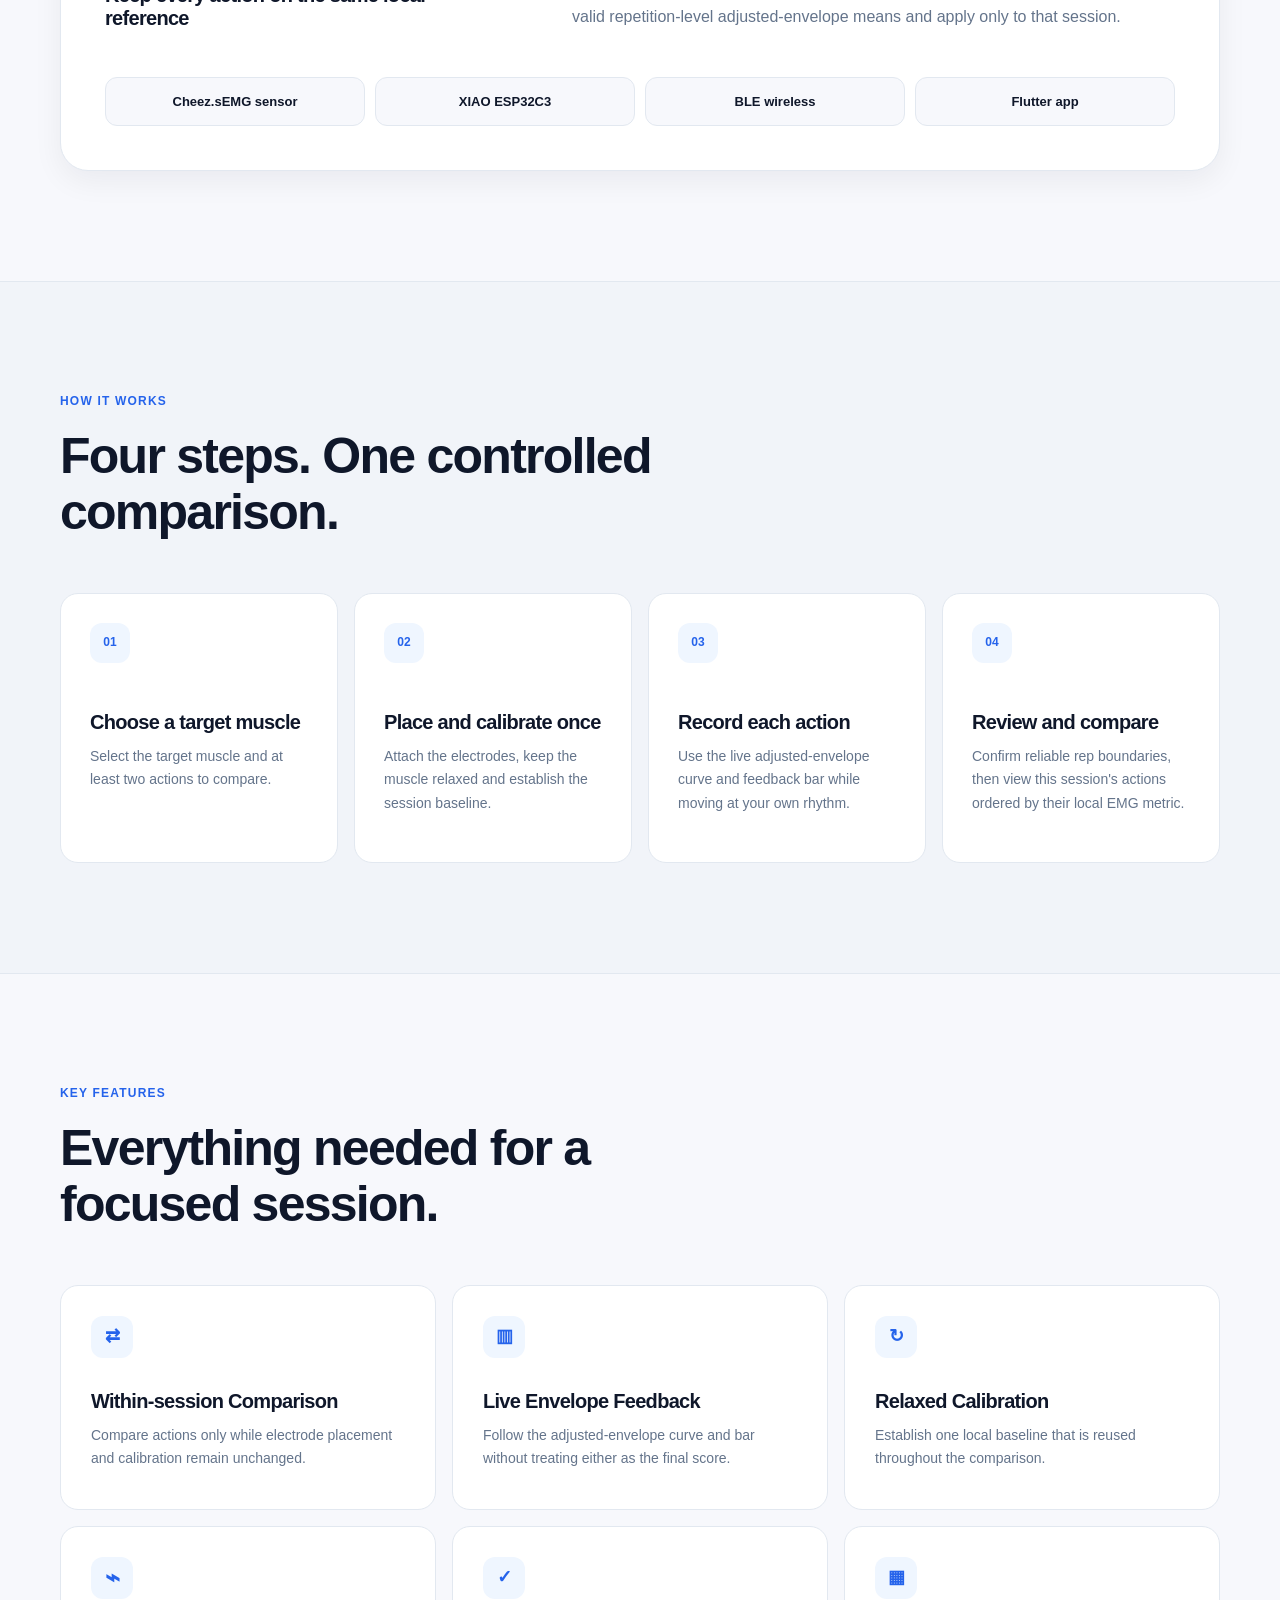
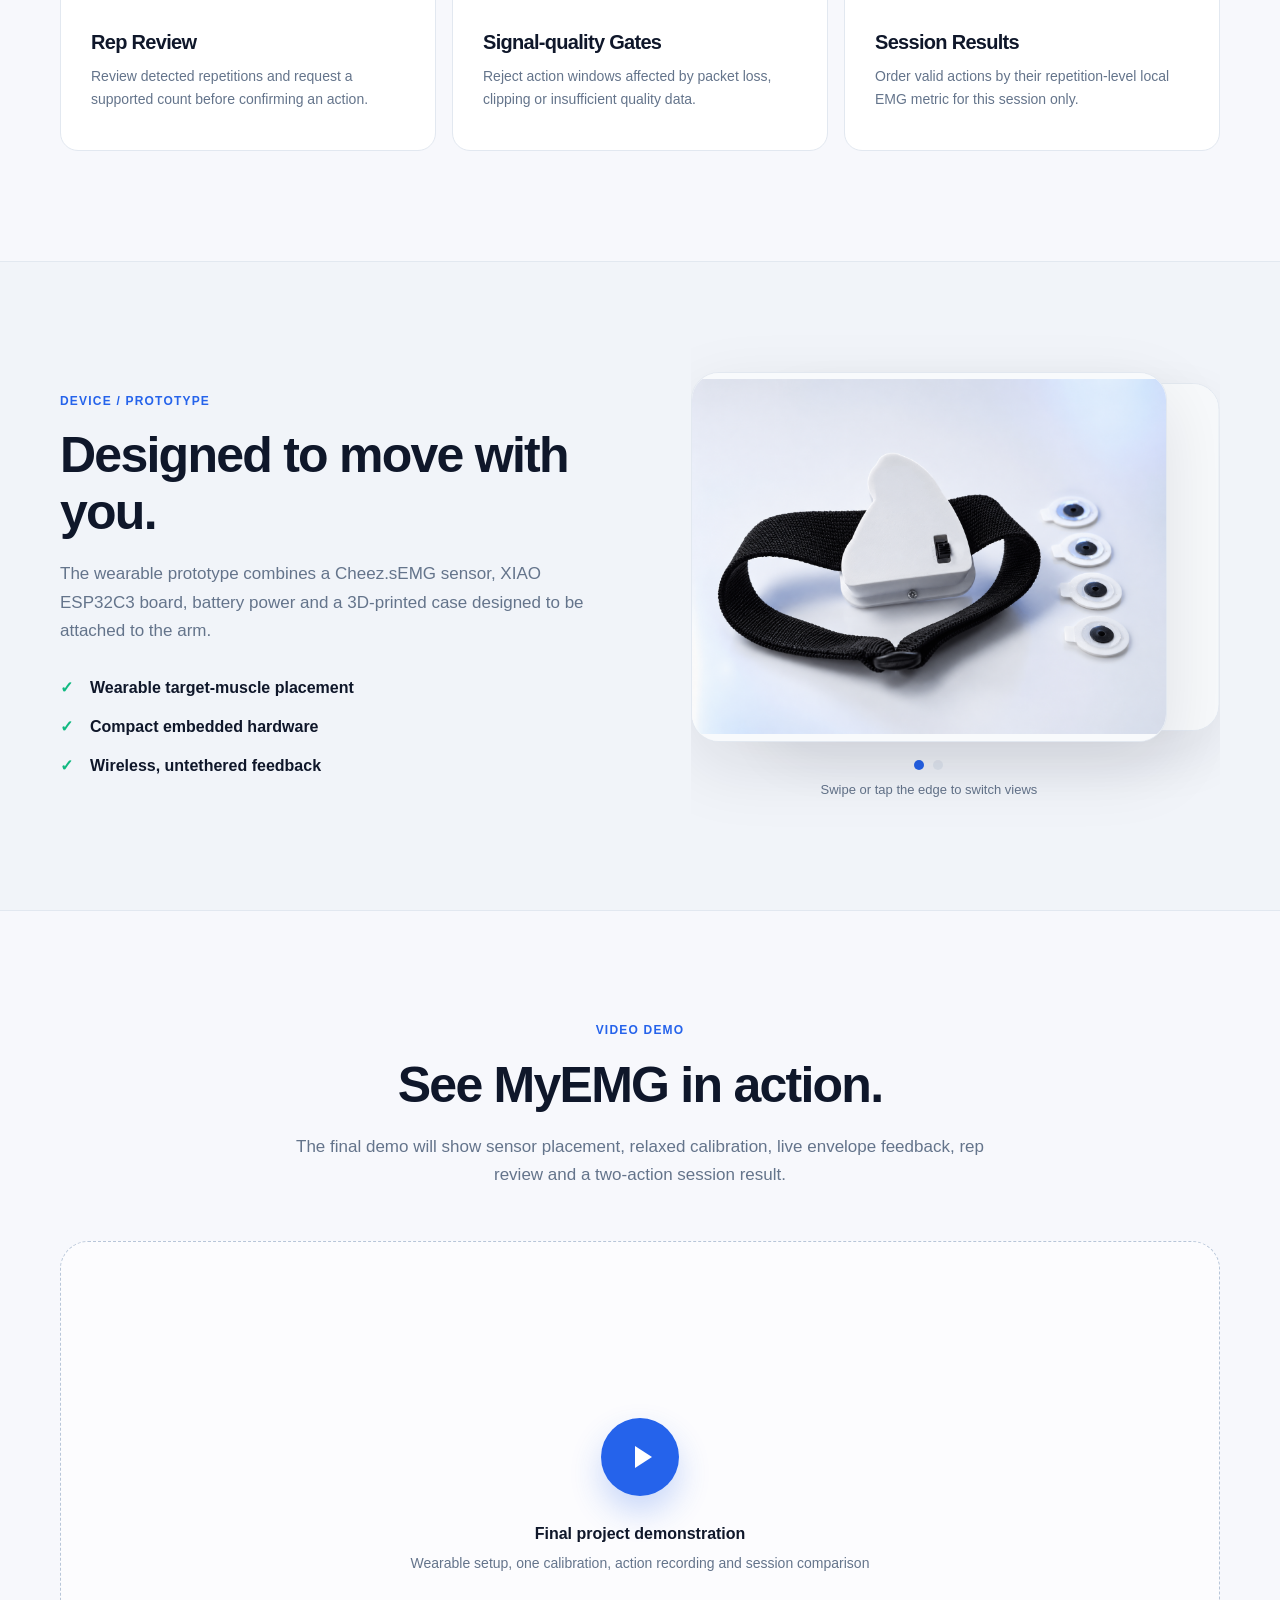
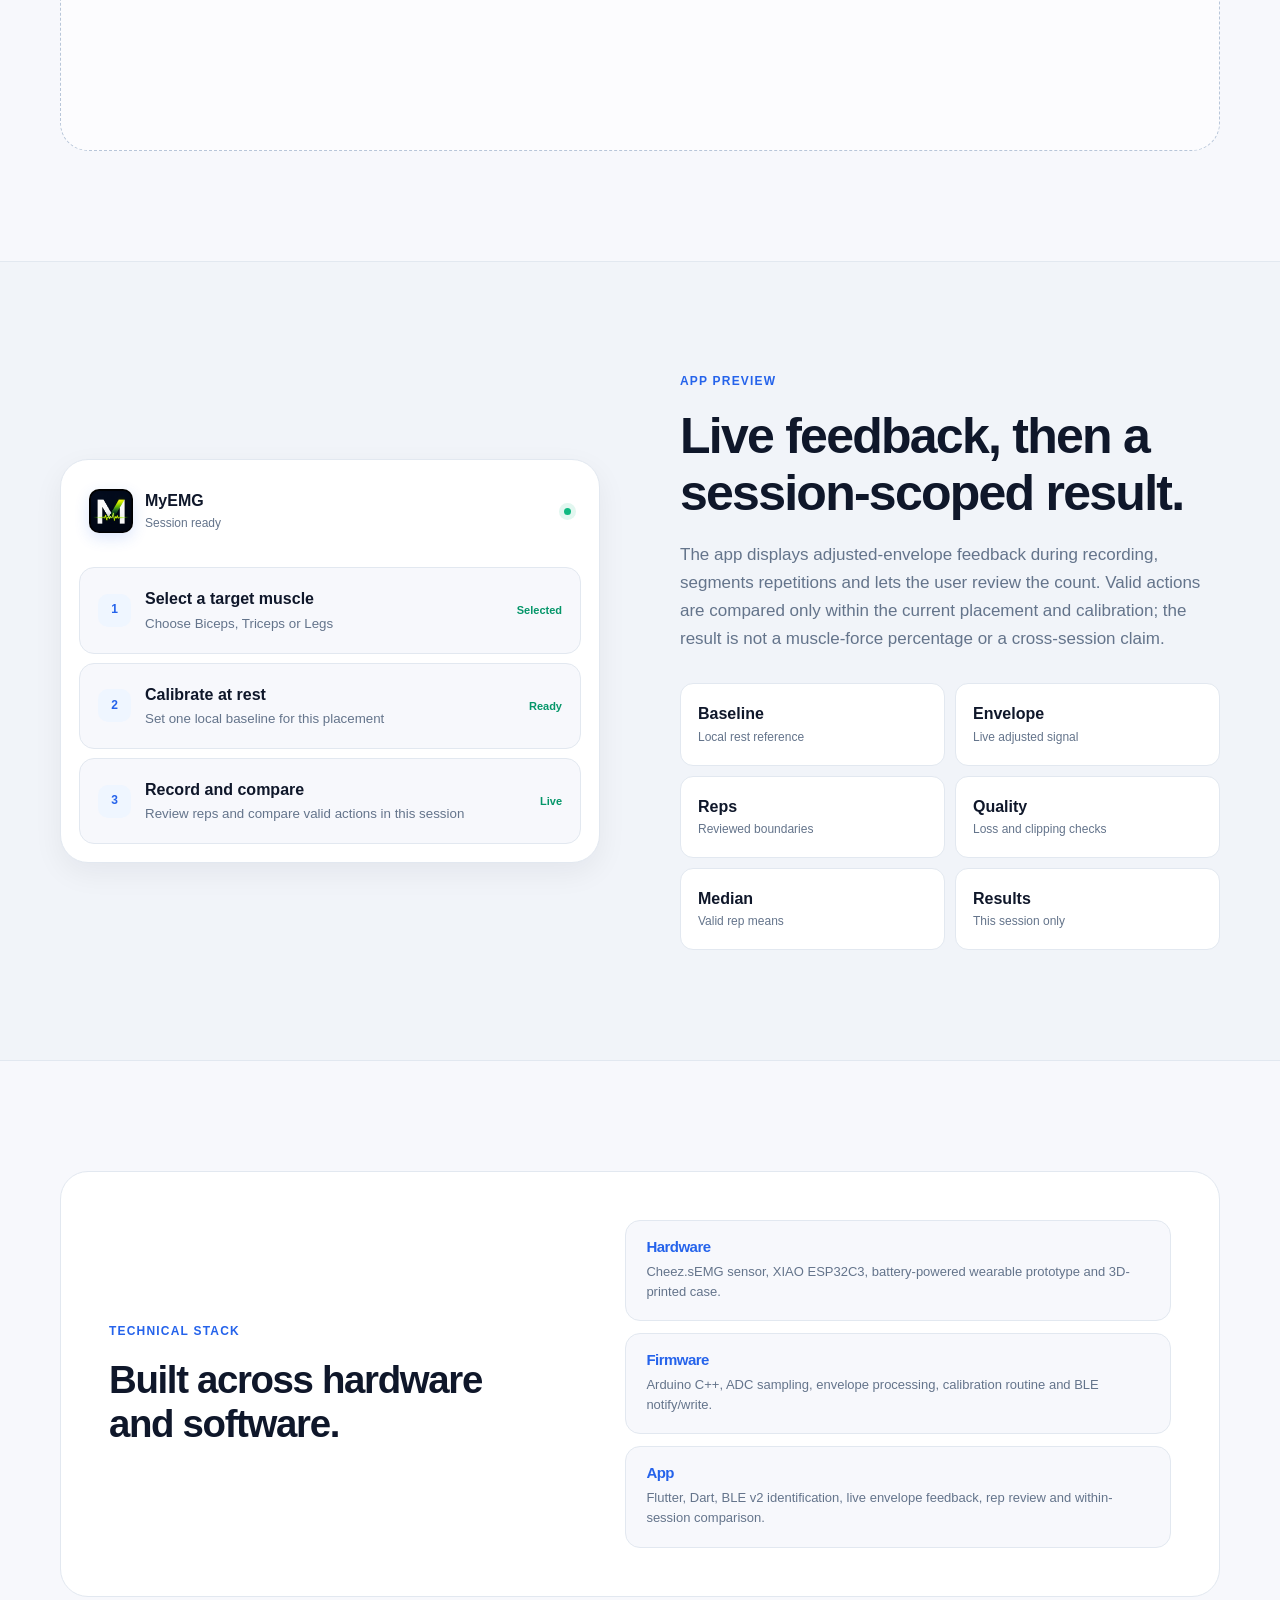
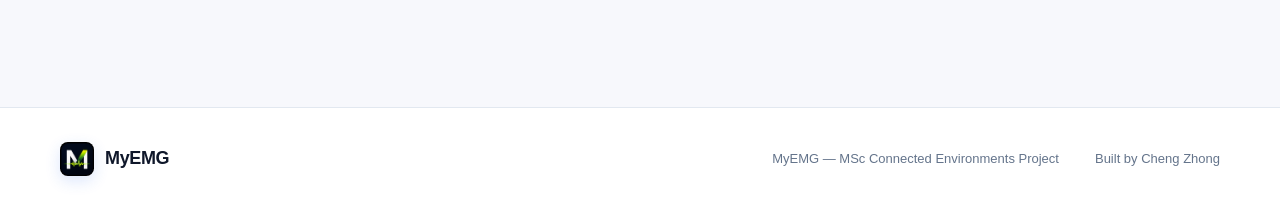
==== commit 484c826d: "Add device carousel for prototype images with responsive styles" ====
--- a/website/index.html
+++ b/website/index.html
@@ -158,12 +158,20 @@
             <li>Wireless, untethered feedback</li>
           </ul>
         </div>
-        <div class="media-placeholder device-placeholder reveal">
-          <div class="placeholder-mark" aria-hidden="true">
-            <span></span><span></span><span></span>
-          </div>
-          <strong>Wearable prototype documentation</strong>
-          <p>Prototype photos will be added after the final exhibition setup.</p>
+        <div class="device-carousel reveal" data-device-carousel>
+          <div class="device-carousel__viewport" data-carousel-viewport tabindex="0" role="region" aria-label="Prototype photo gallery">
+            <button type="button" class="device-carousel__slide is-active" data-carousel-slide="0" aria-label="Show prototype photo 1">
+              <img src="assets/device%201%20.png" alt="Cheez.sEMG wearable prototype with strap and electrode pads" loading="lazy" decoding="async">
+            </button>
+            <button type="button" class="device-carousel__slide is-behind" data-carousel-slide="1" aria-label="Show prototype photo 2">
+              <img src="assets/device%202%20.png" alt="Cheez.sEMG sensor underside showing electrode snap connectors" loading="lazy" decoding="async">
+            </button>
+          </div>
+          <div class="device-carousel__dots" role="tablist" aria-label="Choose prototype photo">
+            <button type="button" role="tab" aria-selected="true" aria-label="Photo 1" data-carousel-dot="0"></button>
+            <button type="button" role="tab" aria-selected="false" aria-label="Photo 2" data-carousel-dot="1"></button>
+          </div>
+          <p class="device-carousel__hint">Swipe or tap the edge to switch views</p>
         </div>
       </div>
     </section>
--- a/website/styles.css
+++ b/website/styles.css
@@ -592,6 +592,102 @@
   font-size: 25px;
 }
 
+.device-carousel {
+  position: relative;
+  min-width: 0;
+  min-height: 410px;
+  padding-right: 10%;
+  overflow-x: clip;
+}
+
+.device-carousel__viewport {
+  position: relative;
+  width: 100%;
+  height: 370px;
+  overflow: visible;
+  touch-action: pan-y;
+}
+
+.device-carousel__viewport:focus-visible {
+  outline: 3px solid rgba(37, 99, 235, 0.3);
+  outline-offset: 8px;
+  border-radius: var(--radius-lg);
+}
+
+.device-carousel__slide {
+  position: absolute;
+  inset: 0;
+  width: 100%;
+  height: 100%;
+  padding: 0;
+  overflow: hidden;
+  border: 1px solid var(--border);
+  border-radius: var(--radius-lg);
+  background: #f8fafc;
+  box-shadow: var(--shadow-lg);
+  cursor: pointer;
+  transition: transform 320ms ease, opacity 220ms ease;
+}
+
+.device-carousel__slide.is-active {
+  z-index: 2;
+  opacity: 1;
+  transform: translateX(0) scale(1);
+}
+
+.device-carousel__slide.is-behind {
+  z-index: 1;
+  opacity: 0.92;
+  transform: translateX(14%) scale(0.94);
+}
+
+.device-carousel__slide:focus-visible {
+  outline: 3px solid var(--primary);
+  outline-offset: 3px;
+}
+
+.device-carousel__slide img {
+  width: 100%;
+  height: 100%;
+  object-fit: contain;
+  background: #f8fafc;
+  pointer-events: none;
+  user-select: none;
+}
+
+.device-carousel__dots {
+  display: flex;
+  justify-content: center;
+  gap: 9px;
+  margin-top: 18px;
+}
+
+.device-carousel__dots button {
+  width: 10px;
+  height: 10px;
+  padding: 0;
+  border: 0;
+  border-radius: 50%;
+  background: var(--border);
+  cursor: pointer;
+}
+
+.device-carousel__dots button[aria-selected="true"] {
+  background: var(--primary);
+}
+
+.device-carousel__dots button:focus-visible {
+  outline: 2px solid var(--primary);
+  outline-offset: 3px;
+}
+
+.device-carousel__hint {
+  margin: 9px 0 0;
+  color: var(--muted);
+  font-size: 13px;
+  text-align: center;
+}
+
 .media-placeholder,
 .video-placeholder {
   border: 1.5px dashed #b8c6d9;
@@ -855,6 +951,22 @@
   transform: none;
 }
 
+@media (max-width: 980px) {
+  #prototype .split-section {
+    grid-template-columns: 1fr;
+    gap: 65px;
+  }
+
+  .device-carousel {
+    width: 100%;
+    padding-right: 8%;
+  }
+
+  .device-carousel__slide.is-behind {
+    transform: translateX(10%) scale(0.94);
+  }
+}
+
 @media (max-width: 960px) {
   .section {
     padding: 85px 0;
@@ -1001,6 +1113,20 @@
     margin-bottom: 27px;
   }
 
+  .device-carousel {
+    min-height: 390px;
+    padding-right: 7%;
+  }
+
+  .device-carousel__viewport {
+    height: 350px;
+  }
+
+  .device-carousel__slide {
+    min-width: 44px;
+    min-height: 44px;
+  }
+
   .video-placeholder {
     min-height: 350px;
     padding: 35px 20px;
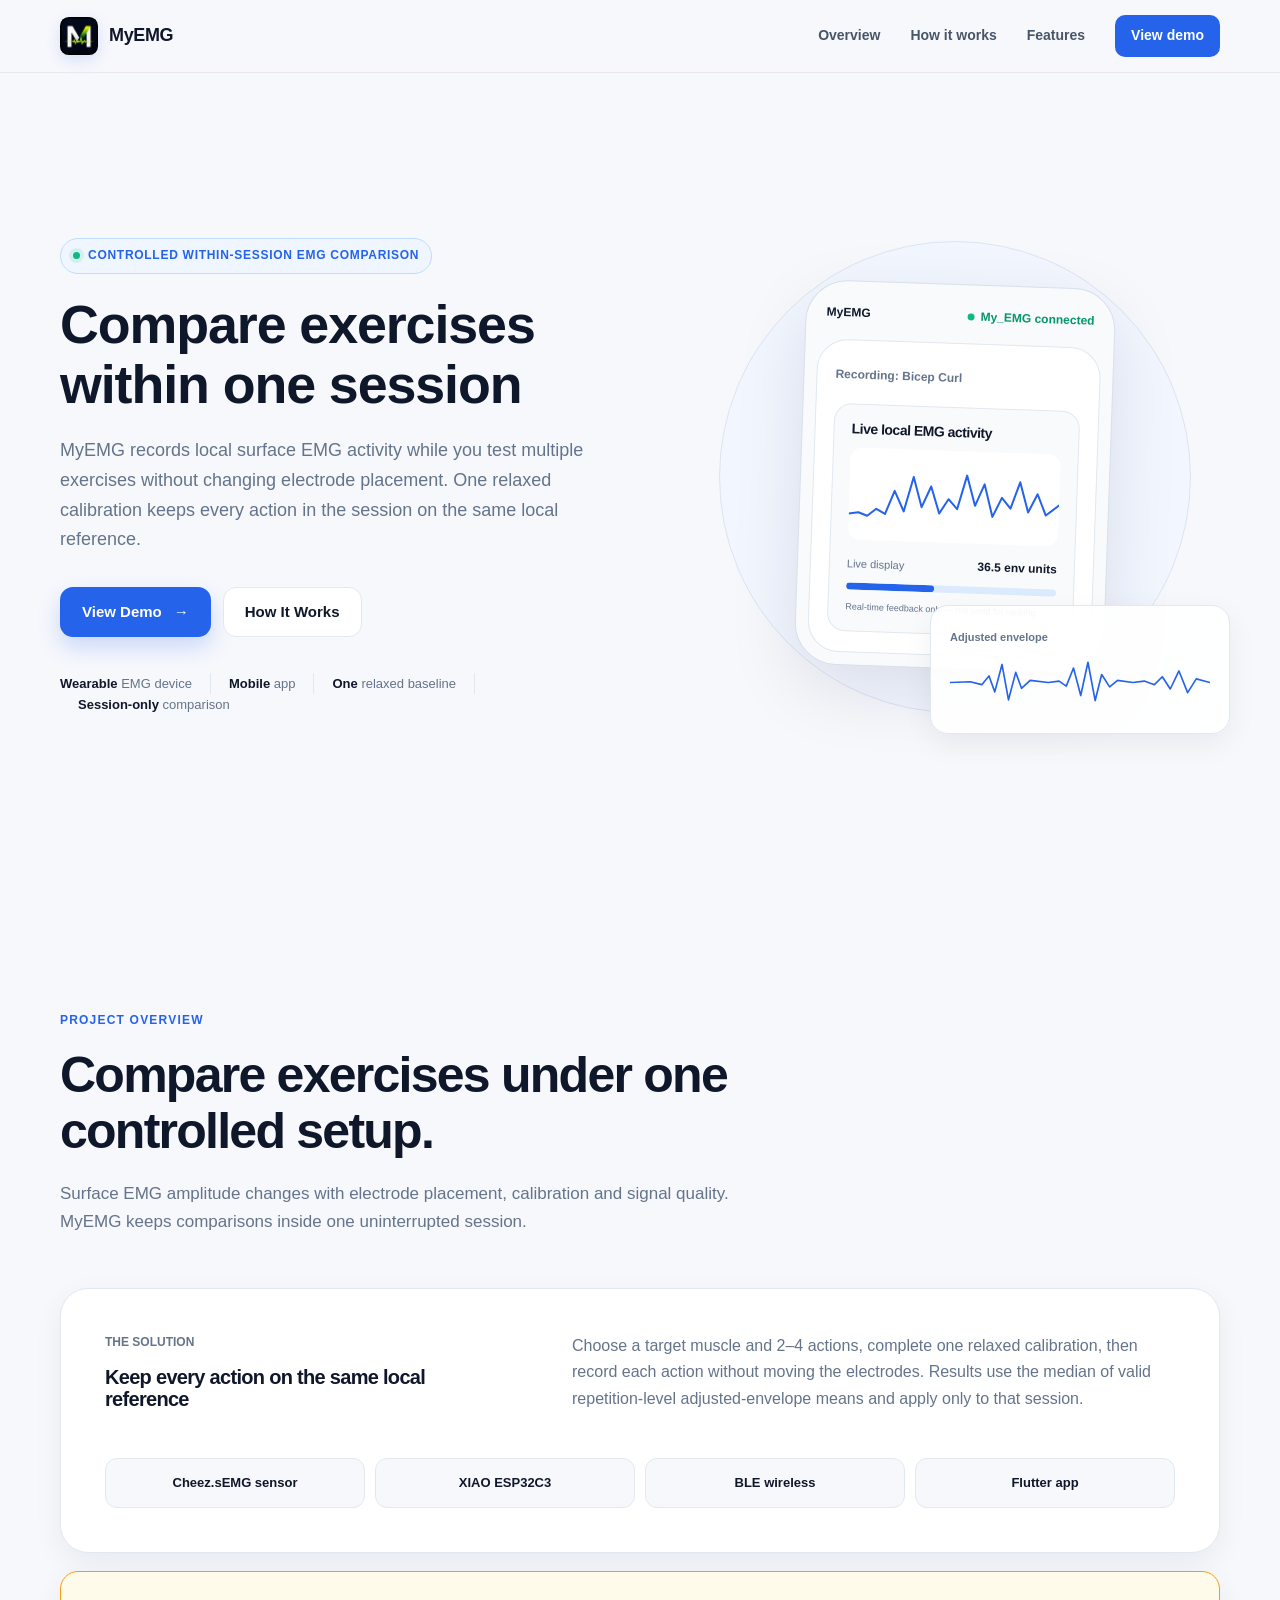
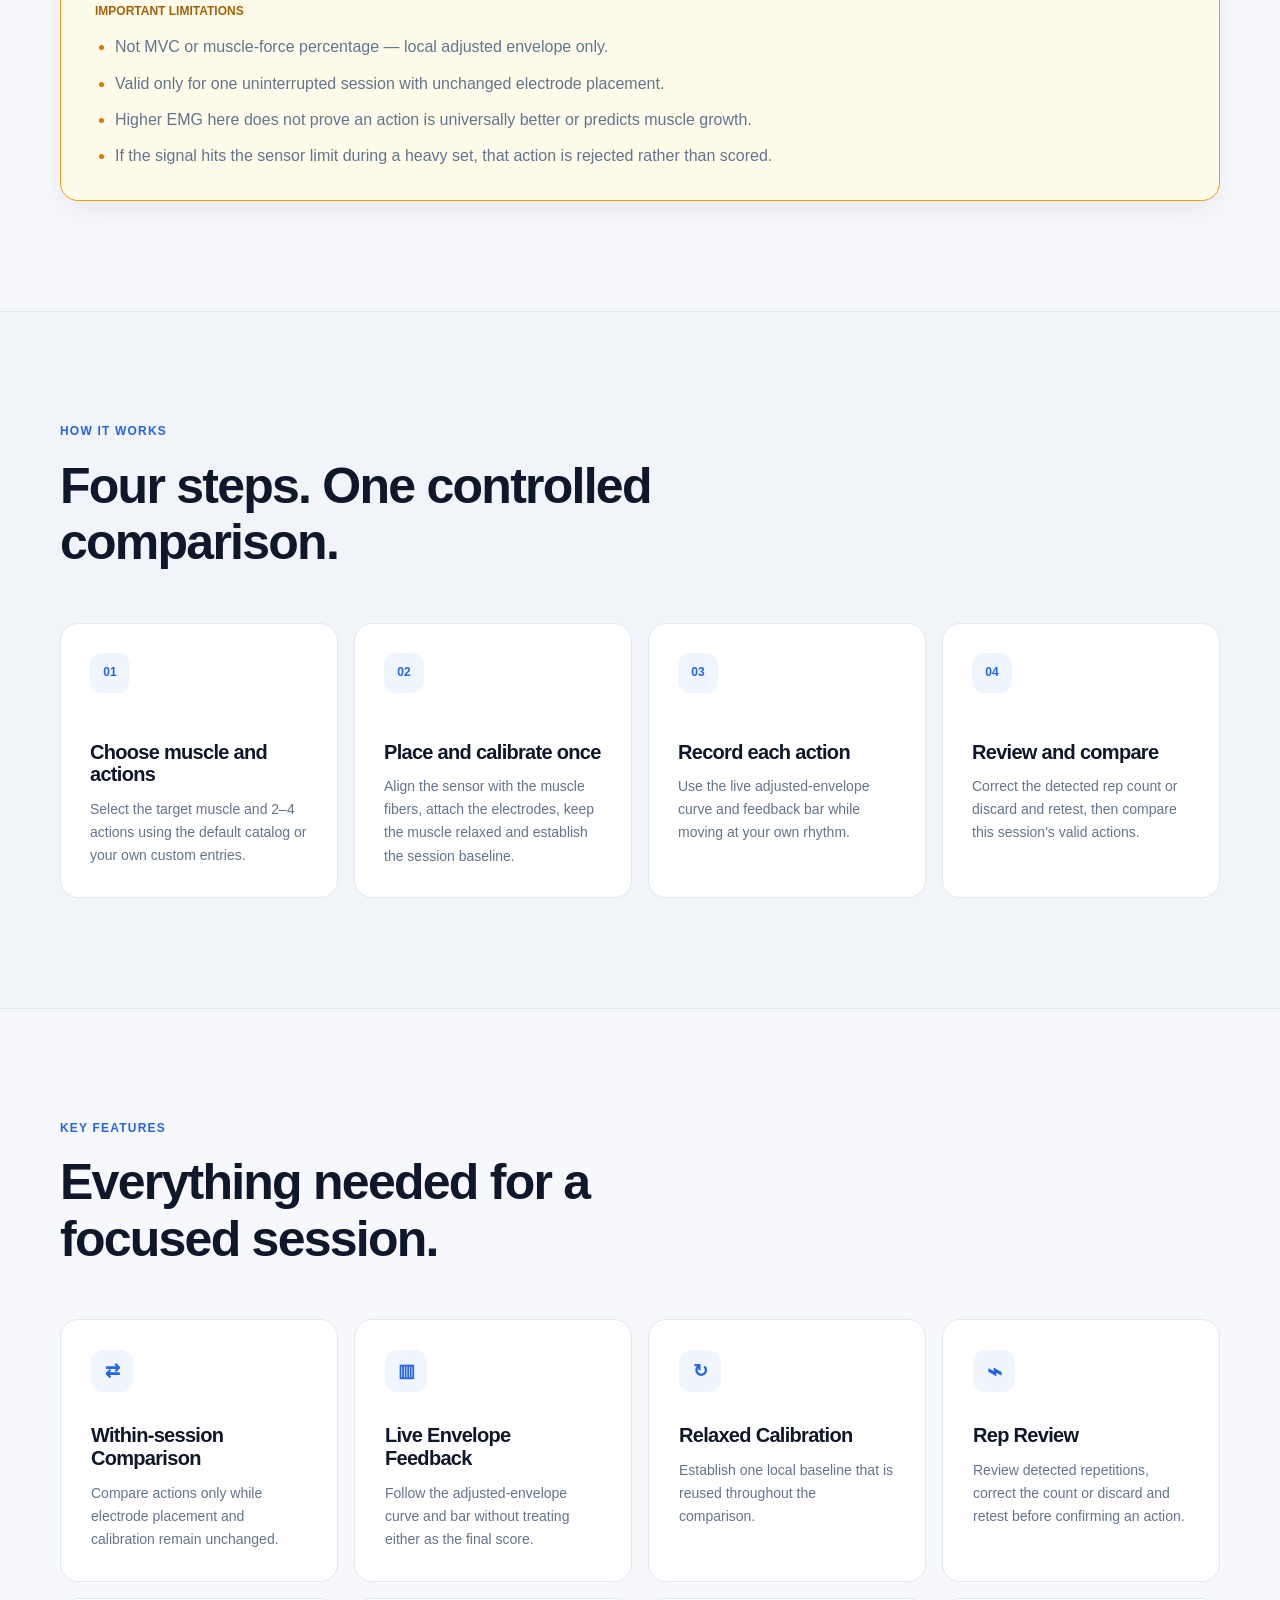
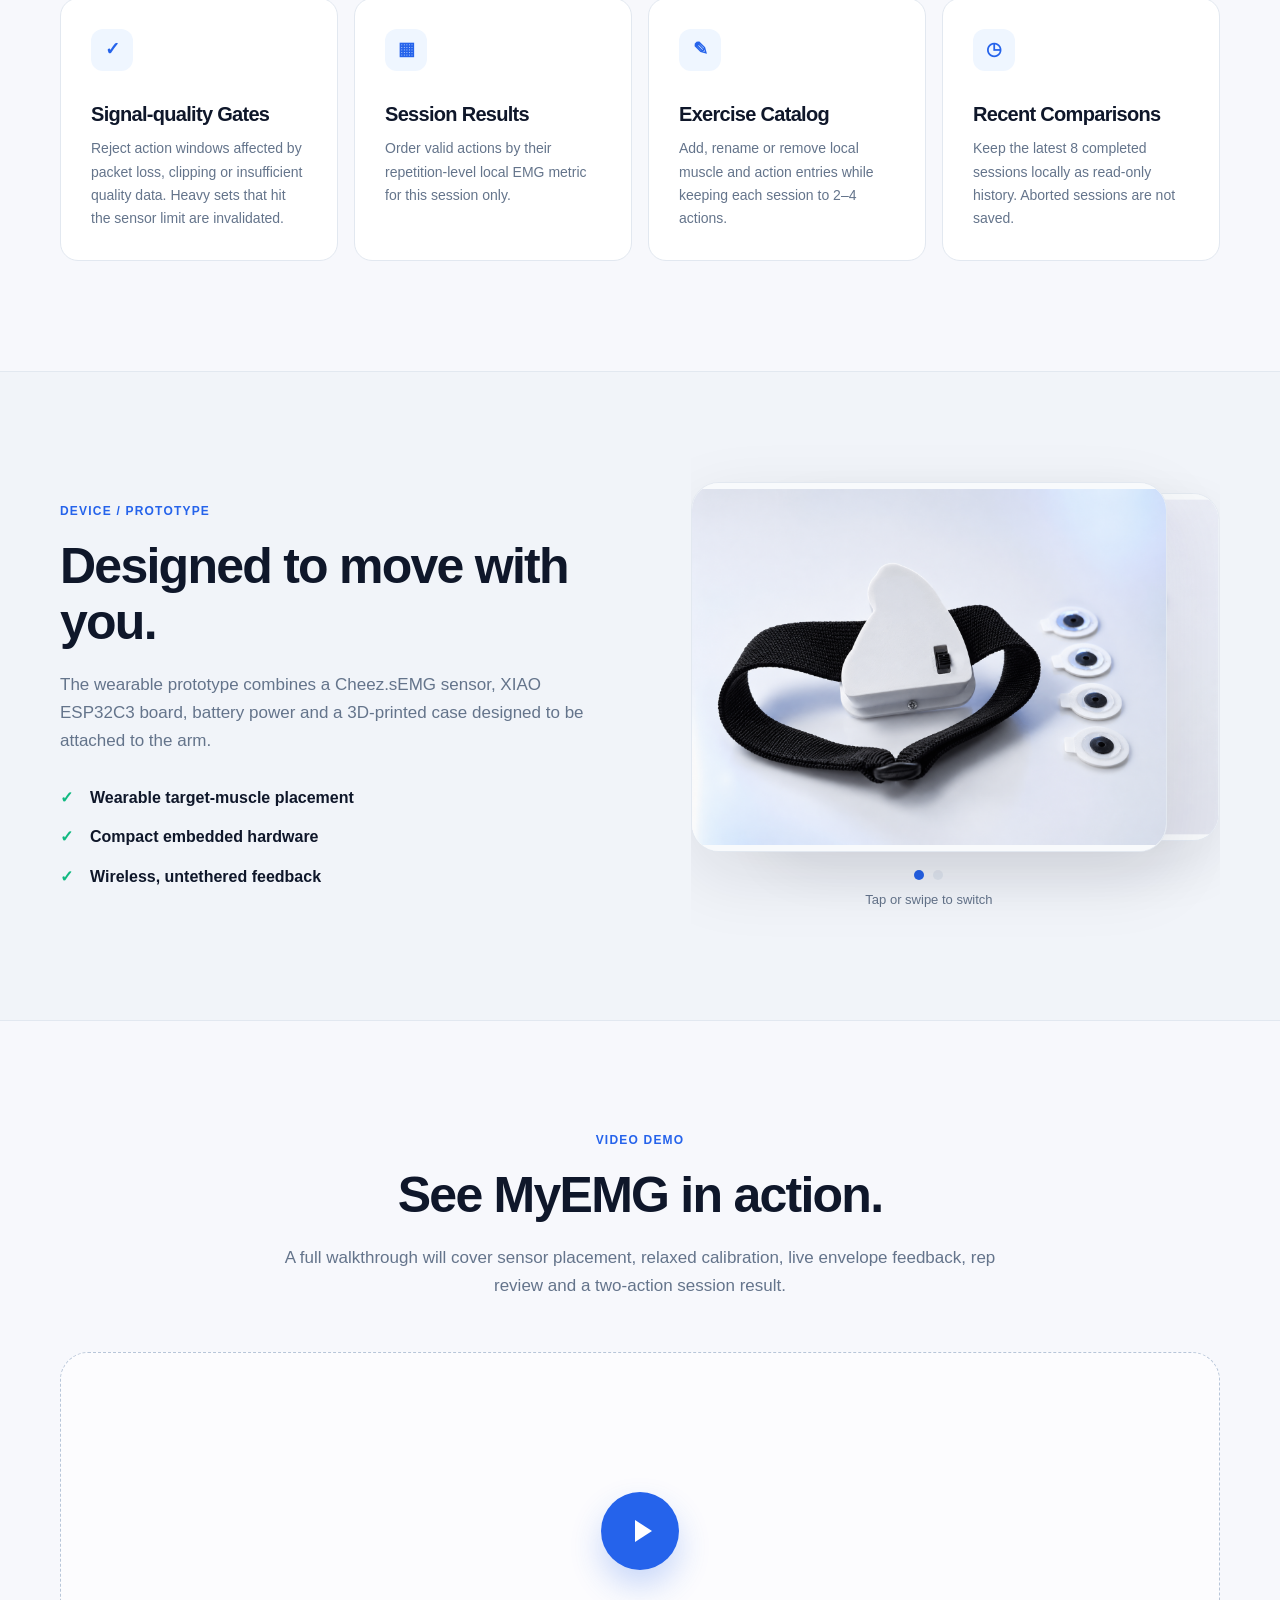
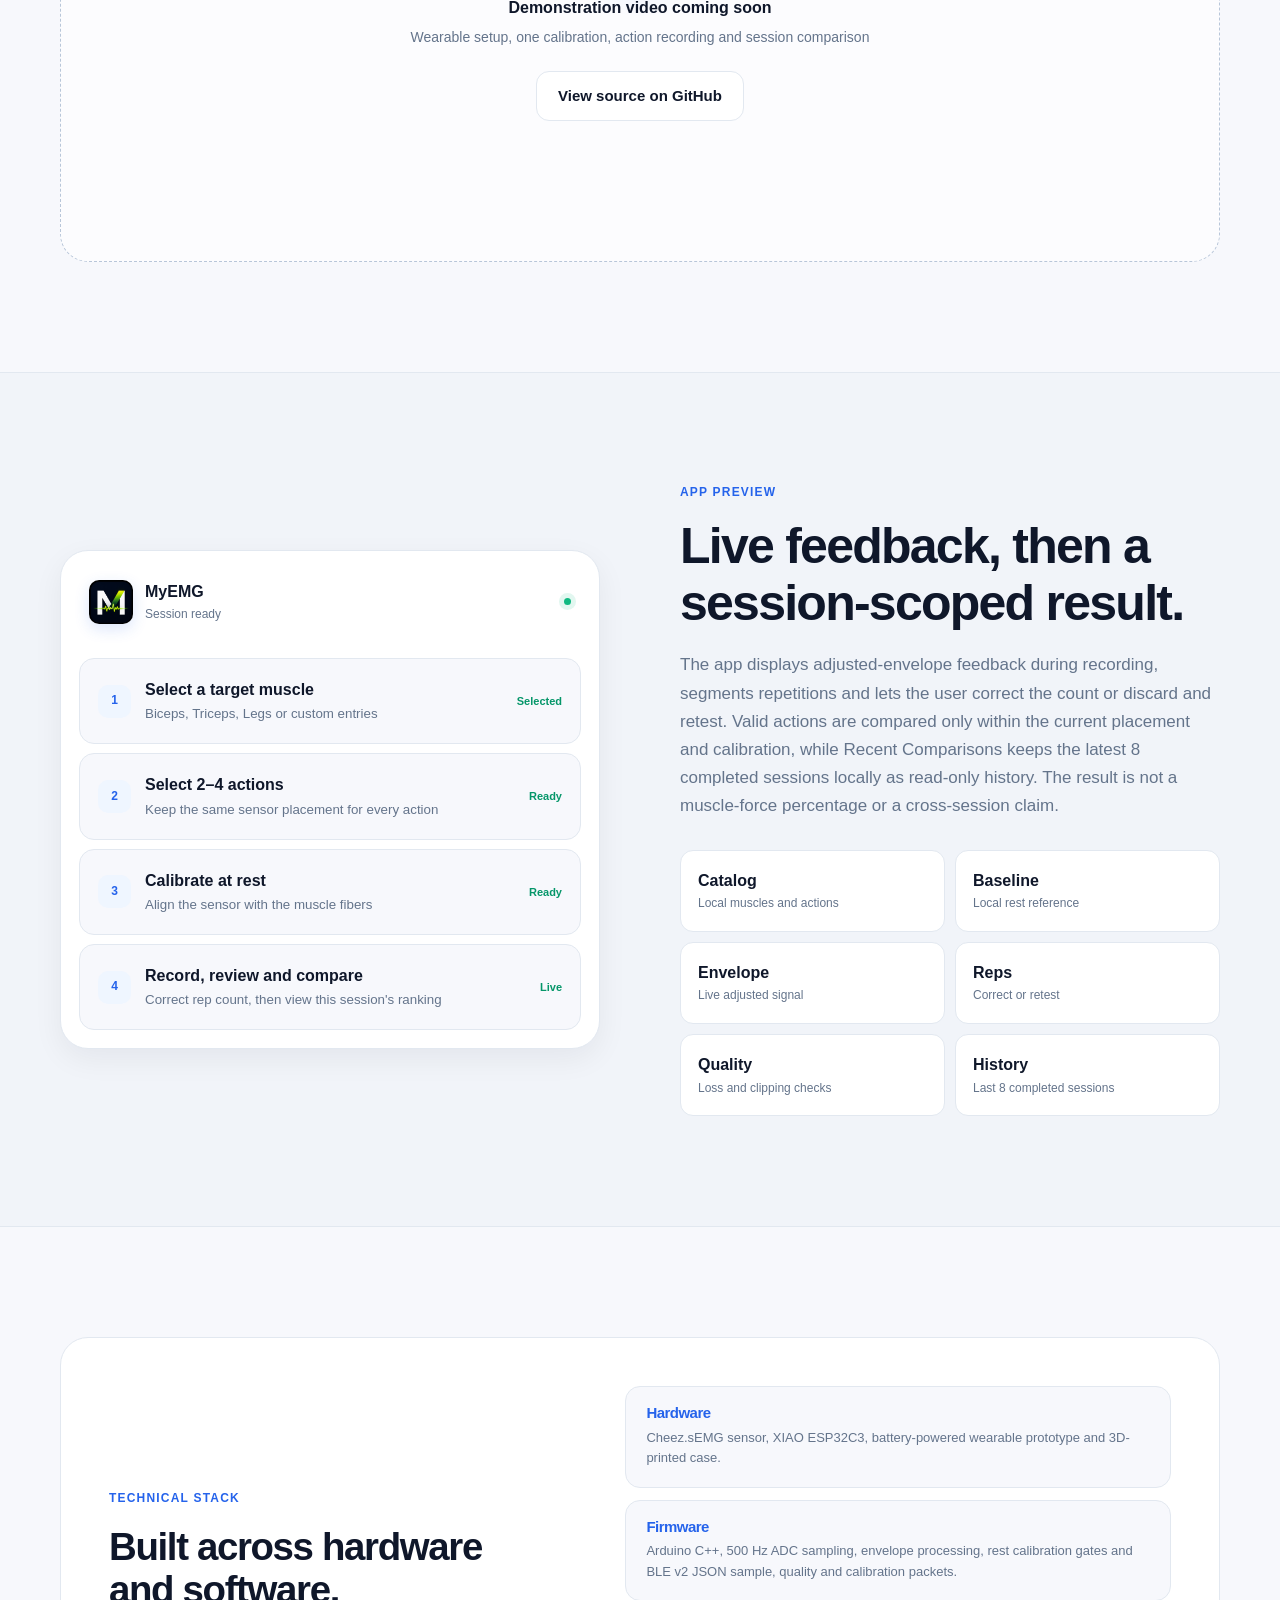
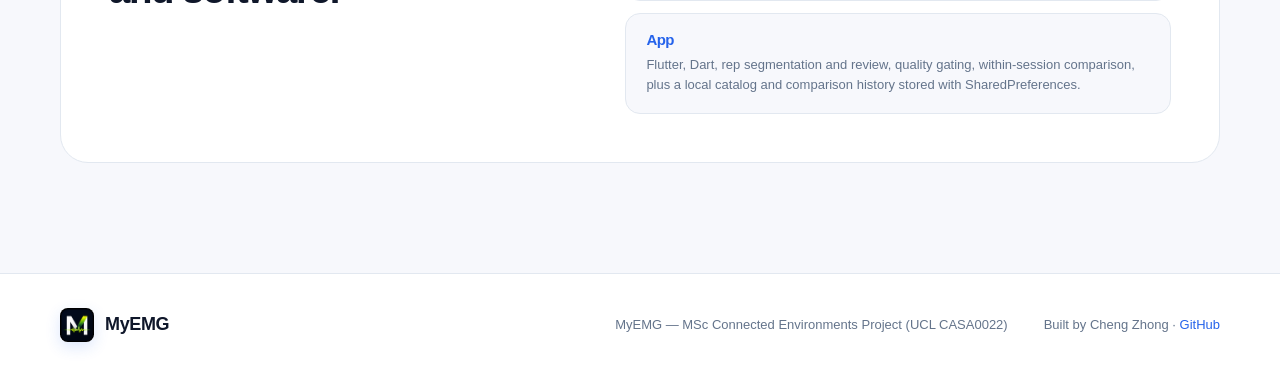
==== commit 227f634a: "Refactor hero section and enhance content clarity; add limitations card and improve styling" ====
--- a/website/index.html
+++ b/website/index.html
@@ -30,8 +30,7 @@
       <div class="container hero-grid">
         <div class="hero-copy reveal">
           <div class="eyebrow"><span class="status-dot"></span> Controlled within-session EMG comparison</div>
-          <img class="hero-logo" src="assets/MyEmg icon  .png" alt="MyEMG app logo" width="92" height="92">
-          <h1><span>MyEMG</span><br>Compare Exercises<br>Within One Session</h1>
+          <h1 class="hero-title">Compare exercises<br>within one session</h1>
           <p class="hero-description">
             MyEMG records local surface EMG activity while you test multiple exercises
             without changing electrode placement. One relaxed calibration keeps every
@@ -59,16 +58,21 @@
           <div class="phone">
             <div class="phone-top"><span>MyEMG</span><span class="connected"><i></i> My_EMG connected</span></div>
             <div class="phone-content">
-              <p>Example: Biceps comparison</p>
-              <div class="activation-ring">
-                <div><strong>255</strong><span>env</span></div>
+              <p class="phone-recording">Recording: Bicep Curl</p>
+              <div class="phone-activity">
+                <h3>Live local EMG activity</h3>
+                <div class="phone-activity__chart">
+                  <svg viewBox="0 0 260 104" role="img" aria-label="Example live adjusted-envelope curve">
+                    <polyline points="0,77 12,75 23,79 34,70 45,76 56,47 68,72 79,29 90,66 101,40 112,73 123,55 134,67 145,25 156,62 167,35 178,75 189,51 200,64 211,31 222,68 233,45 244,71 260,58"/>
+                  </svg>
+                </div>
+                <div class="phone-activity__reading">
+                  <span>Live display</span>
+                  <strong>36.5 env units</strong>
+                </div>
+                <div class="phone-activity__progress" aria-hidden="true"><span></span></div>
+                <p>Real-time feedback only — not used for ranking.</p>
               </div>
-              <div class="phone-stats">
-                <div><span>Action</span><strong>Curl</strong></div>
-                <div><span>Reps</span><strong>8</strong></div>
-                <div><span>Quality</span><strong>Good</strong></div>
-              </div>
-              <button type="button" tabindex="-1">Review this action</button>
             </div>
           </div>
         </div>
@@ -87,7 +91,7 @@
             <span class="overview-label">The solution</span>
             <h3>Keep every action on the same local reference</h3>
           </div>
-          <p>Choose a target muscle and at least two actions, complete one relaxed calibration, then record each action without moving the electrodes. Results use the median of valid repetition-level adjusted-envelope means and apply only to that session.</p>
+          <p>Choose a target muscle and 2–4 actions, complete one relaxed calibration, then record each action without moving the electrodes. Results use the median of valid repetition-level adjusted-envelope means and apply only to that session.</p>
           <div class="overview-specs">
             <span>Cheez.sEMG sensor</span>
             <span>XIAO ESP32C3</span>
@@ -95,6 +99,15 @@
             <span>Flutter app</span>
           </div>
         </div>
+        <div class="limitations-card reveal">
+          <span class="overview-label">Important limitations</span>
+          <ul class="limitations-list">
+            <li>Not MVC or muscle-force percentage — local adjusted envelope only.</li>
+            <li>Valid only for one uninterrupted session with unchanged electrode placement.</li>
+            <li>Higher EMG here does not prove an action is universally better or predicts muscle growth.</li>
+            <li>If the signal hits the sensor limit during a heavy set, that action is rejected rather than scored.</li>
+          </ul>
+        </div>
       </div>
     </section>
 
@@ -107,13 +120,13 @@
         <div class="steps-grid">
           <article class="step-card reveal">
             <span class="step-number">01</span>
-            <h3>Choose a target muscle</h3>
-            <p>Select the target muscle and at least two actions to compare.</p>
+            <h3>Choose muscle and actions</h3>
+            <p>Select the target muscle and 2–4 actions using the default catalog or your own custom entries.</p>
           </article>
           <article class="step-card reveal">
             <span class="step-number">02</span>
             <h3>Place and calibrate once</h3>
-            <p>Attach the electrodes, keep the muscle relaxed and establish the session baseline.</p>
+            <p>Align the sensor with the muscle fibers, attach the electrodes, keep the muscle relaxed and establish the session baseline.</p>
           </article>
           <article class="step-card reveal">
             <span class="step-number">03</span>
@@ -123,7 +136,7 @@
           <article class="step-card reveal">
             <span class="step-number">04</span>
             <h3>Review and compare</h3>
-            <p>Confirm reliable rep boundaries, then view this session's actions ordered by their local EMG metric.</p>
+            <p>Correct the detected rep count or discard and retest, then compare this session's valid actions.</p>
           </article>
         </div>
       </div>
@@ -139,9 +152,11 @@
           <article class="feature-card reveal"><span class="feature-icon">⇄</span><h3>Within-session Comparison</h3><p>Compare actions only while electrode placement and calibration remain unchanged.</p></article>
           <article class="feature-card reveal"><span class="feature-icon">▥</span><h3>Live Envelope Feedback</h3><p>Follow the adjusted-envelope curve and bar without treating either as the final score.</p></article>
           <article class="feature-card reveal"><span class="feature-icon">↻</span><h3>Relaxed Calibration</h3><p>Establish one local baseline that is reused throughout the comparison.</p></article>
-          <article class="feature-card reveal"><span class="feature-icon wave-icon">⌁</span><h3>Rep Review</h3><p>Review detected repetitions and request a supported count before confirming an action.</p></article>
-          <article class="feature-card reveal"><span class="feature-icon">✓</span><h3>Signal-quality Gates</h3><p>Reject action windows affected by packet loss, clipping or insufficient quality data.</p></article>
+          <article class="feature-card reveal"><span class="feature-icon wave-icon">⌁</span><h3>Rep Review</h3><p>Review detected repetitions, correct the count or discard and retest before confirming an action.</p></article>
+          <article class="feature-card reveal"><span class="feature-icon">✓</span><h3>Signal-quality Gates</h3><p>Reject action windows affected by packet loss, clipping or insufficient quality data. Heavy sets that hit the sensor limit are invalidated.</p></article>
           <article class="feature-card reveal"><span class="feature-icon">▦</span><h3>Session Results</h3><p>Order valid actions by their repetition-level local EMG metric for this session only.</p></article>
+          <article class="feature-card reveal"><span class="feature-icon">✎</span><h3>Exercise Catalog</h3><p>Add, rename or remove local muscle and action entries while keeping each session to 2–4 actions.</p></article>
+          <article class="feature-card reveal"><span class="feature-icon">◷</span><h3>Recent Comparisons</h3><p>Keep the latest 8 completed sessions locally as read-only history. Aborted sessions are not saved.</p></article>
         </div>
       </div>
     </section>
@@ -171,7 +186,7 @@
             <button type="button" role="tab" aria-selected="true" aria-label="Photo 1" data-carousel-dot="0"></button>
             <button type="button" role="tab" aria-selected="false" aria-label="Photo 2" data-carousel-dot="1"></button>
           </div>
-          <p class="device-carousel__hint">Swipe or tap the edge to switch views</p>
+          <p class="device-carousel__hint">Tap or swipe to switch</p>
         </div>
       </div>
     </section>
@@ -183,12 +198,13 @@
         <div class="section-heading centered reveal">
           <span class="section-kicker">Video demo</span>
           <h2>See MyEMG in action.</h2>
-          <p>The final demo will show sensor placement, relaxed calibration, live envelope feedback, rep review and a two-action session result.</p>
+          <p>A full walkthrough will cover sensor placement, relaxed calibration, live envelope feedback, rep review and a two-action session result.</p>
         </div>
         <div class="video-placeholder reveal">
           <div class="play-button" aria-hidden="true"><span></span></div>
-          <strong>Final project demonstration</strong>
+          <strong>Demonstration video coming soon</strong>
           <p>Wearable setup, one calibration, action recording and session comparison</p>
+          <a class="button button-secondary video-placeholder__link" href="https://github.com/zcheng0319-dot/Muscle-Activation-Monitor" target="_blank" rel="noopener noreferrer">View source on GitHub</a>
         </div>
       </div>
     </section>
@@ -201,21 +217,22 @@
             <div><strong>MyEMG</strong><span>Session ready</span></div>
             <i></i>
           </div>
-          <div class="flow-item"><span>1</span><div><strong>Select a target muscle</strong><small>Choose Biceps, Triceps or Legs</small></div><b>Selected</b></div>
-          <div class="flow-item"><span>2</span><div><strong>Calibrate at rest</strong><small>Set one local baseline for this placement</small></div><b>Ready</b></div>
-          <div class="flow-item"><span>3</span><div><strong>Record and compare</strong><small>Review reps and compare valid actions in this session</small></div><b>Live</b></div>
+          <div class="flow-item"><span>1</span><div><strong>Select a target muscle</strong><small>Biceps, Triceps, Legs or custom entries</small></div><b>Selected</b></div>
+          <div class="flow-item"><span>2</span><div><strong>Select 2–4 actions</strong><small>Keep the same sensor placement for every action</small></div><b>Ready</b></div>
+          <div class="flow-item"><span>3</span><div><strong>Calibrate at rest</strong><small>Align the sensor with the muscle fibers</small></div><b>Ready</b></div>
+          <div class="flow-item"><span>4</span><div><strong>Record, review and compare</strong><small>Correct rep count, then view this session's ranking</small></div><b>Live</b></div>
         </div>
         <div class="split-copy reveal">
           <span class="section-kicker">App preview</span>
           <h2>Live feedback, then a session-scoped result.</h2>
-          <p>The app displays adjusted-envelope feedback during recording, segments repetitions and lets the user review the count. Valid actions are compared only within the current placement and calibration; the result is not a muscle-force percentage or a cross-session claim.</p>
+          <p>The app displays adjusted-envelope feedback during recording, segments repetitions and lets the user correct the count or discard and retest. Valid actions are compared only within the current placement and calibration, while Recent Comparisons keeps the latest 8 completed sessions locally as read-only history. The result is not a muscle-force percentage or a cross-session claim.</p>
           <div class="mini-metrics">
+            <div><strong>Catalog</strong><span>Local muscles and actions</span></div>
             <div><strong>Baseline</strong><span>Local rest reference</span></div>
             <div><strong>Envelope</strong><span>Live adjusted signal</span></div>
-            <div><strong>Reps</strong><span>Reviewed boundaries</span></div>
+            <div><strong>Reps</strong><span>Correct or retest</span></div>
             <div><strong>Quality</strong><span>Loss and clipping checks</span></div>
-            <div><strong>Median</strong><span>Valid rep means</span></div>
-            <div><strong>Results</strong><span>This session only</span></div>
+            <div><strong>History</strong><span>Last 8 completed sessions</span></div>
           </div>
         </div>
       </div>
@@ -234,11 +251,11 @@
           </article>
           <article class="stack-group">
             <h3>Firmware</h3>
-            <p>Arduino C++, ADC sampling, envelope processing, calibration routine and BLE notify/write.</p>
+            <p>Arduino C++, 500 Hz ADC sampling, envelope processing, rest calibration gates and BLE v2 JSON sample, quality and calibration packets.</p>
           </article>
           <article class="stack-group">
             <h3>App</h3>
-            <p>Flutter, Dart, BLE v2 identification, live envelope feedback, rep review and within-session comparison.</p>
+            <p>Flutter, Dart, rep segmentation and review, quality gating, within-session comparison, plus a local catalog and comparison history stored with SharedPreferences.</p>
           </article>
         </div>
       </div>
@@ -251,8 +268,11 @@
         <img src="assets/MyEmg icon  .png" alt="" width="34" height="34">
         <span>MyEMG</span>
       </div>
-      <p>MyEMG — MSc Connected Environments Project</p>
-      <p>Built by Cheng Zhong</p>
+      <p>MyEMG — MSc Connected Environments Project (UCL CASA0022)</p>
+      <p>
+        Built by Cheng Zhong ·
+        <a class="footer-link" href="https://github.com/zcheng0319-dot/Muscle-Activation-Monitor" target="_blank" rel="noopener noreferrer">GitHub</a>
+      </p>
     </div>
   </footer>
 </body>
--- a/website/styles.css
+++ b/website/styles.css
@@ -92,7 +92,6 @@
 }
 
 .brand img,
-.hero-logo,
 .flow-header img {
   border-radius: 23%;
   box-shadow: 0 5px 15px rgba(37, 99, 235, 0.16);
@@ -151,7 +150,7 @@
   display: inline-flex;
   align-items: center;
   gap: 8px;
-  margin-bottom: 25px;
+  margin-bottom: 20px;
   padding: 7px 12px;
   border: 1px solid #bfdbfe;
   border-radius: 999px;
@@ -167,10 +166,6 @@
   box-shadow: 0 0 0 4px rgba(16, 185, 129, 0.12);
 }
 
-.hero-logo {
-  margin-bottom: 24px;
-}
-
 h1,
 h2,
 h3,
@@ -191,8 +186,15 @@
   font-size: clamp(45px, 5.2vw, 72px);
 }
 
-h1 span {
-  color: var(--primary);
+.hero-copy h1,
+.hero-title {
+  max-width: 11.5em;
+  margin-bottom: 22px;
+  color: var(--text);
+  font-size: clamp(36px, 4.2vw, 56px);
+  font-weight: 700;
+  line-height: 1.12;
+  letter-spacing: -0.02em;
 }
 
 h2 {
@@ -346,77 +348,81 @@
   font-weight: 600;
 }
 
-.activation-ring {
-  width: 160px;
-  height: 160px;
-  display: grid;
-  place-items: center;
-  margin: 0 auto 25px;
-  border-radius: 50%;
-  background: conic-gradient(var(--primary) 72%, #e8eef6 0);
-}
-
-.activation-ring::before {
-  content: "";
-  grid-area: 1 / 1;
-  width: 130px;
-  height: 130px;
-  border-radius: 50%;
+.phone-recording {
+  text-align: left;
+}
+
+.phone-activity {
+  padding: 17px;
+  border: 1px solid var(--border);
+  border-radius: 18px;
+  background: #f8fafc;
+  text-align: left;
+}
+
+.phone-activity h3 {
+  margin-bottom: 11px;
+  font-size: 14px;
+}
+
+.phone-activity__chart {
+  height: 92px;
+  overflow: hidden;
+  border-radius: 12px;
   background: white;
 }
 
-.activation-ring div {
-  z-index: 1;
-  grid-area: 1 / 1;
-}
-
-.activation-ring strong {
-  font-size: 43px;
-  letter-spacing: -0.06em;
-}
-
-.activation-ring span {
-  color: var(--muted);
-  font-weight: 700;
-}
-
-.phone-stats {
-  display: grid;
-  grid-template-columns: repeat(3, 1fr);
-  gap: 7px;
-}
-
-.phone-stats div {
-  padding: 11px 3px;
-  border-radius: 11px;
-  background: var(--background);
-}
-
-.phone-stats span,
-.phone-stats strong {
+.phone-activity__chart svg {
+  width: 100%;
+  height: 100%;
+}
+
+.phone-activity__chart polyline {
+  fill: none;
+  stroke: var(--primary);
+  stroke-linecap: round;
+  stroke-linejoin: round;
+  stroke-width: 2.5;
+}
+
+.phone-activity__reading {
+  display: flex;
+  align-items: center;
+  justify-content: space-between;
+  gap: 10px;
+  margin-top: 14px;
+  font-size: 11px;
+}
+
+.phone-activity__reading span {
+  color: var(--muted);
+}
+
+.phone-activity__reading strong {
+  font-size: 12px;
+}
+
+.phone-activity__progress {
+  height: 7px;
+  margin-top: 9px;
+  overflow: hidden;
+  border-radius: 999px;
+  background: #dbeafe;
+}
+
+.phone-activity__progress span {
   display: block;
-}
-
-.phone-stats span {
+  width: 42%;
+  height: 100%;
+  border-radius: inherit;
+  background: var(--primary);
+}
+
+.phone-activity > p {
+  margin: 11px 0 0;
   color: var(--muted);
   font-size: 9px;
-}
-
-.phone-stats strong {
-  margin-top: 3px;
-  font-size: 14px;
-}
-
-.phone-content button {
-  width: 100%;
-  margin-top: 15px;
-  padding: 11px;
-  color: white;
-  border: 0;
-  border-radius: 11px;
-  background: var(--primary);
-  font-size: 12px;
-  font-weight: 700;
+  line-height: 1.45;
 }
 
 .signal-card {
@@ -515,6 +521,31 @@
   text-align: center;
 }
 
+.limitations-card {
+  margin-top: 18px;
+  padding: 30px 34px;
+  border: 1px solid #f59e0b;
+  border-radius: var(--radius-md);
+  background: #fffbeb;
+  box-shadow: var(--shadow-sm);
+}
+
+.limitations-card .overview-label {
+  color: #a16207;
+}
+
+.limitations-list {
+  display: grid;
+  gap: 10px;
+  margin: 0;
+  padding-left: 20px;
+  color: var(--muted);
+}
+
+.limitations-list li::marker {
+  color: #d97706;
+}
+
 .steps-grid,
 .feature-grid {
   display: grid;
@@ -566,7 +597,7 @@
 }
 
 .feature-grid {
-  grid-template-columns: repeat(3, 1fr);
+  grid-template-columns: repeat(4, 1fr);
 }
 
 .feature-card {
@@ -704,6 +735,10 @@
   border-radius: var(--radius-lg);
 }
 
+.video-placeholder__link {
+  margin-top: 22px;
+}
+
 .placeholder-mark {
   position: relative;
   width: 118px;
@@ -939,6 +974,14 @@
   font-size: 13px;
 }
 
+.footer-link {
+  color: var(--primary);
+}
+
+.footer-link:hover {
+  text-decoration: underline;
+}
+
 /* Subtle entrance motion; content remains visible without JavaScript. */
 .js .reveal {
   opacity: 0;
@@ -1038,13 +1081,15 @@
     padding: 58px 0 76px;
   }
 
-  .hero-logo {
-    width: 76px;
-    height: 76px;
-  }
-
   h1 {
     font-size: clamp(40px, 12.5vw, 56px);
+  }
+
+  .hero-copy h1,
+  .hero-title {
+    max-width: 12em;
+    font-size: clamp(32px, 9vw, 44px);
+    line-height: 1.14;
   }
 
   .hero-description {
@@ -1074,14 +1119,8 @@
     width: 274px;
   }
 
-  .activation-ring {
-    width: 135px;
-    height: 135px;
-  }
-
-  .activation-ring::before {
-    width: 110px;
-    height: 110px;
+  .phone-activity__chart {
+    height: 82px;
   }
 
   .signal-card {
@@ -1095,6 +1134,10 @@
     padding: 28px;
   }
 
+  .limitations-card {
+    padding: 25px 27px;
+  }
+
   .overview-specs {
     grid-template-columns: repeat(2, 1fr);
   }
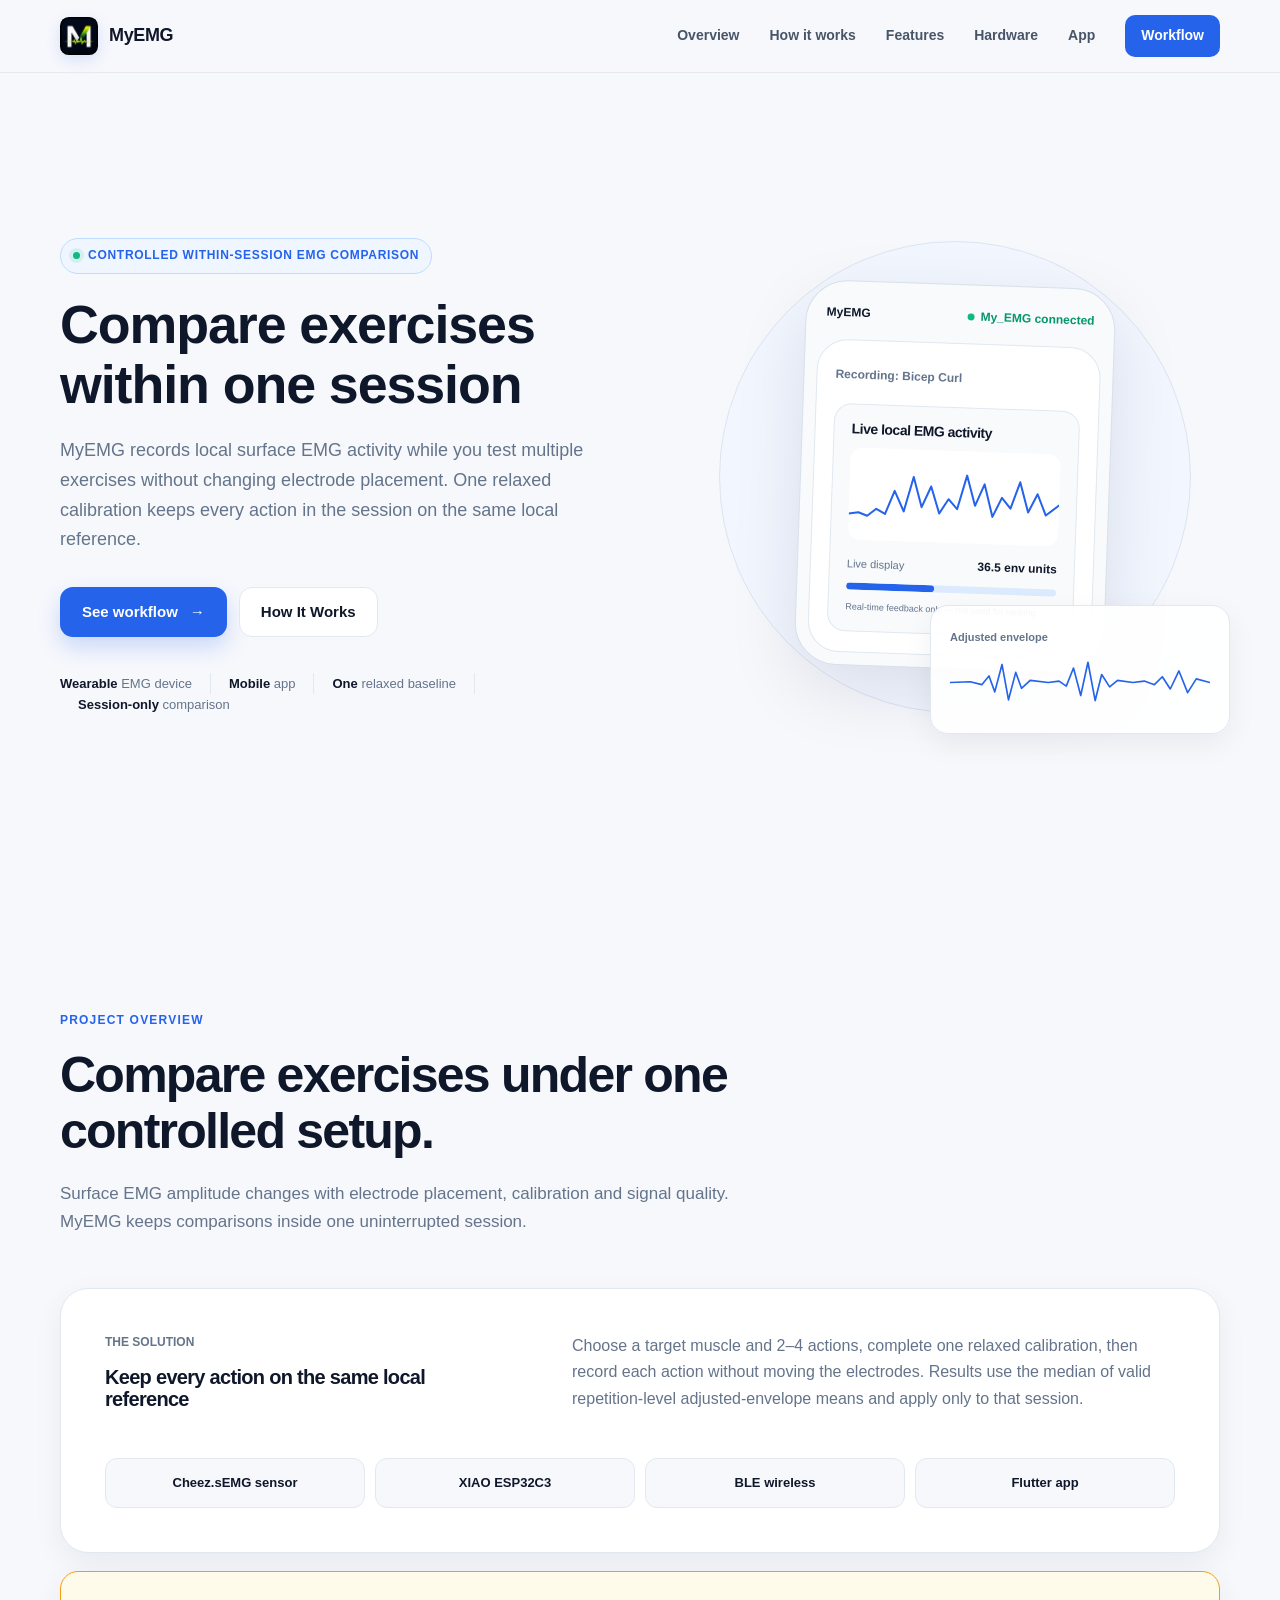
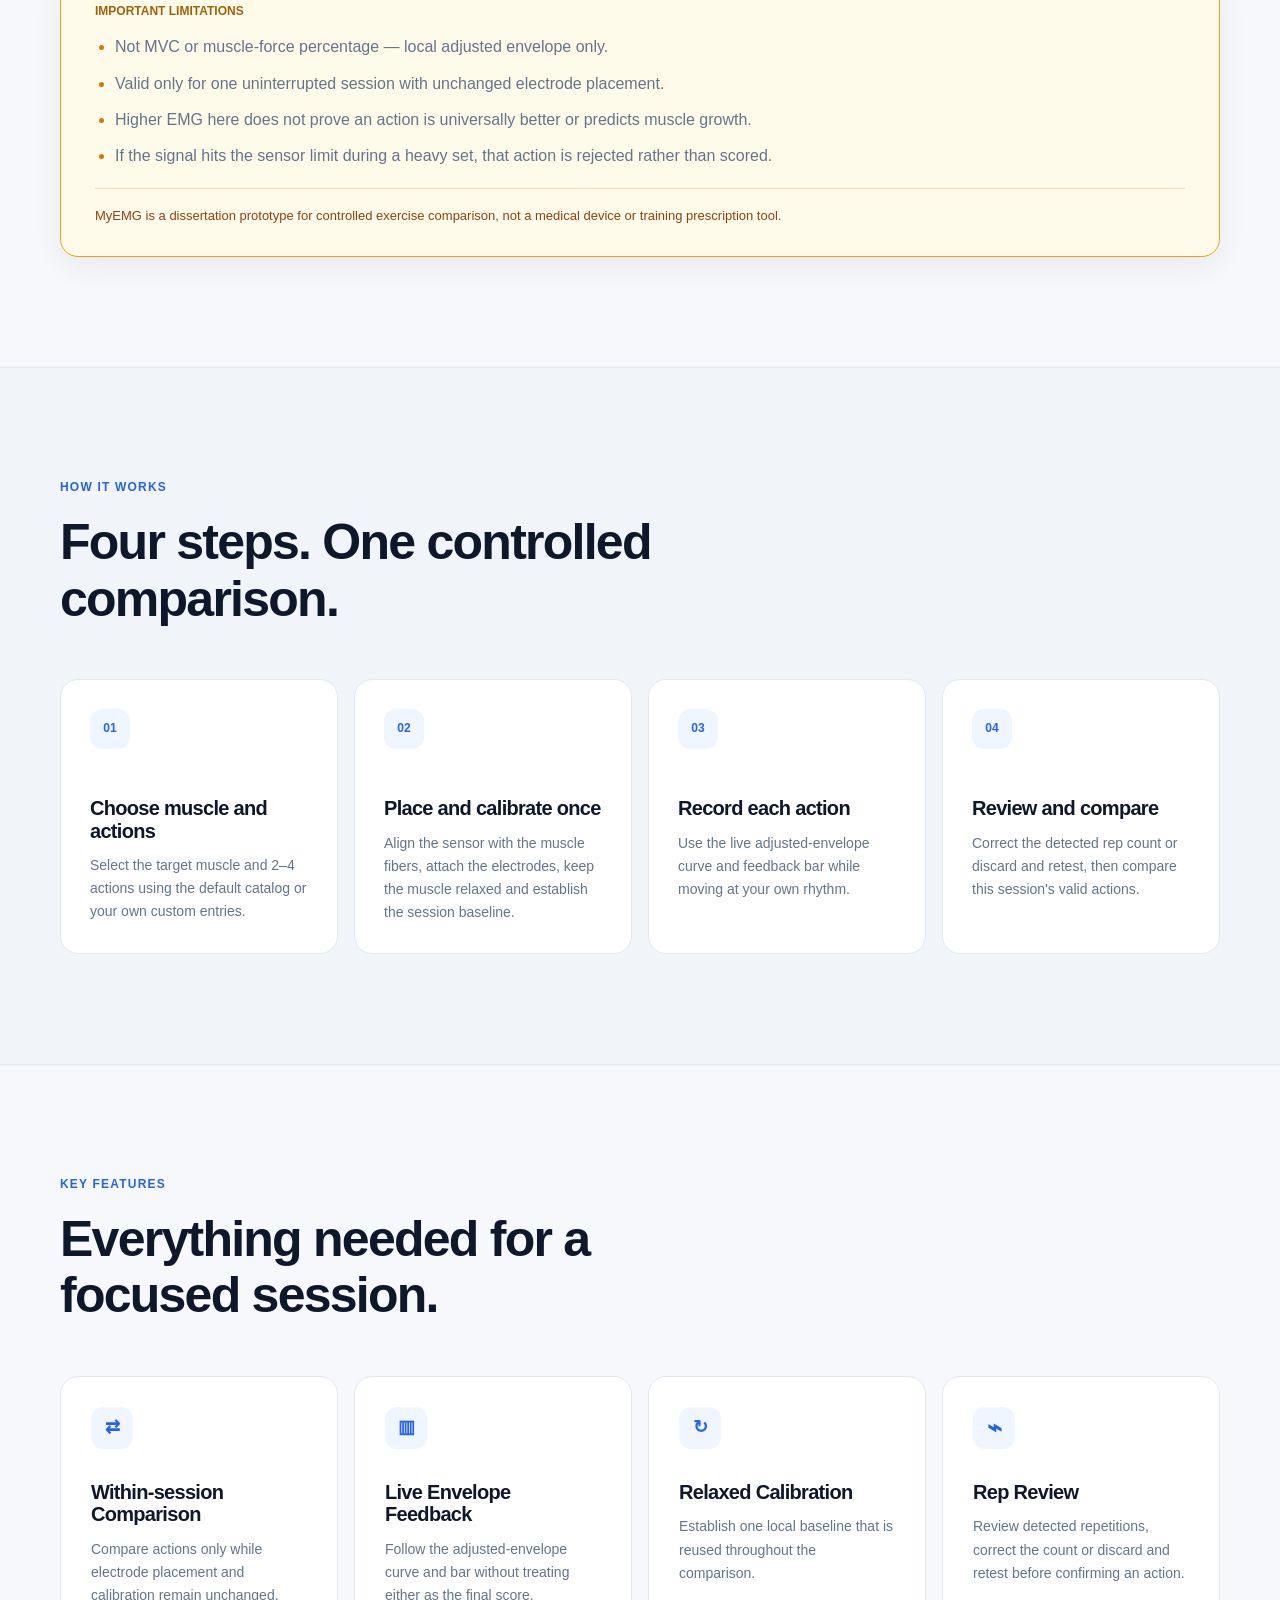
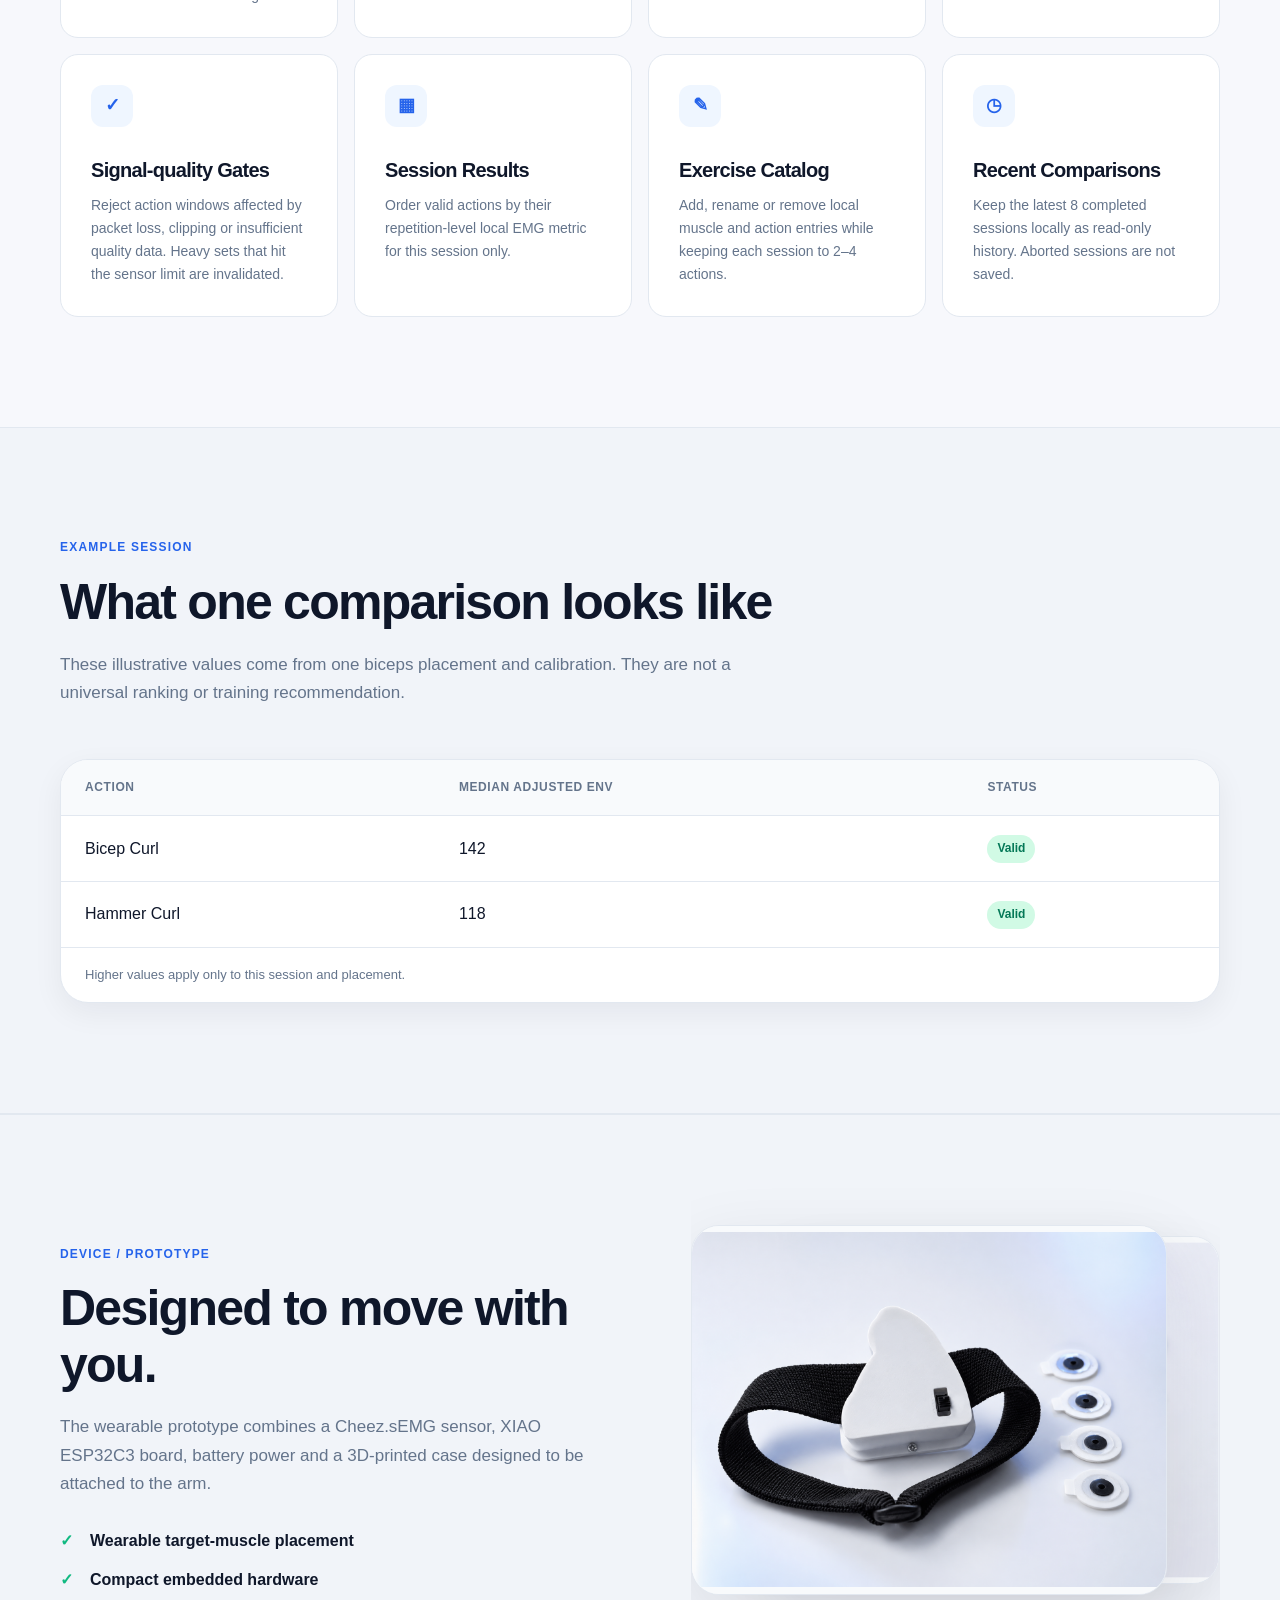
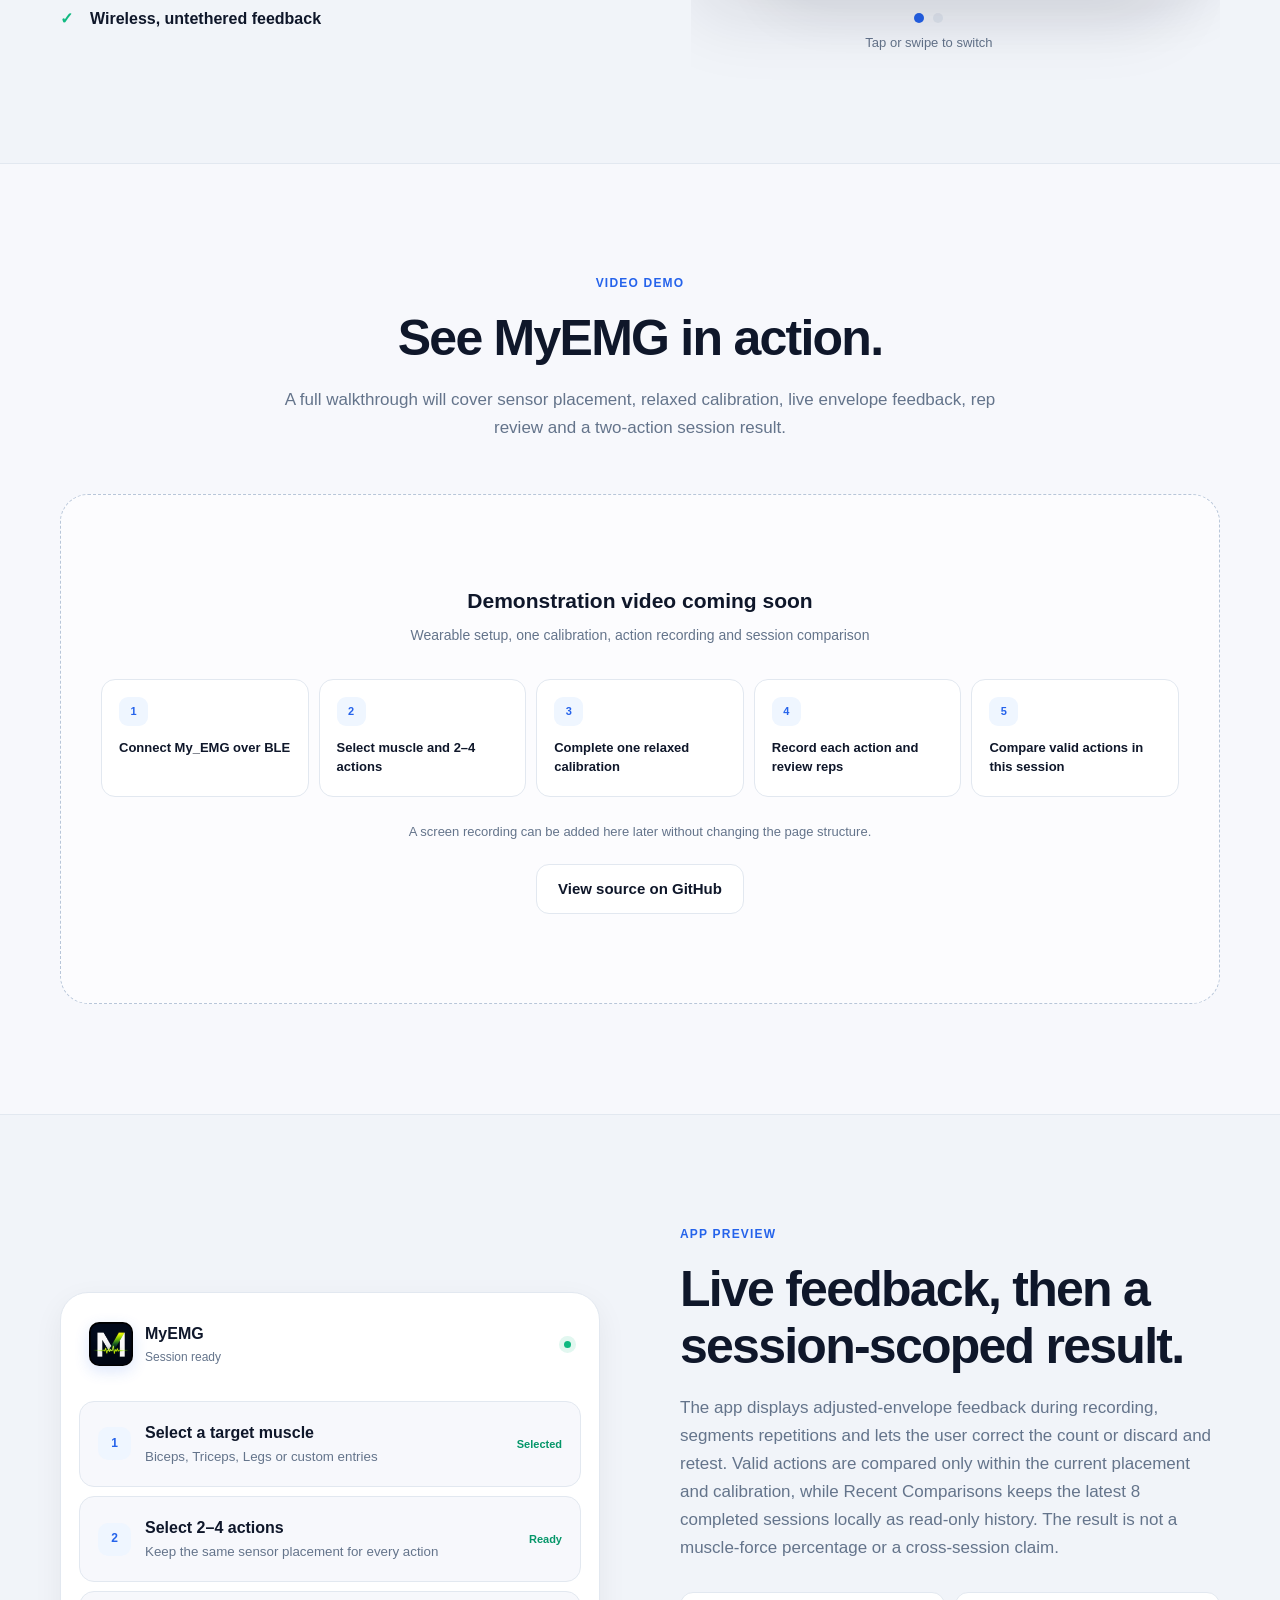
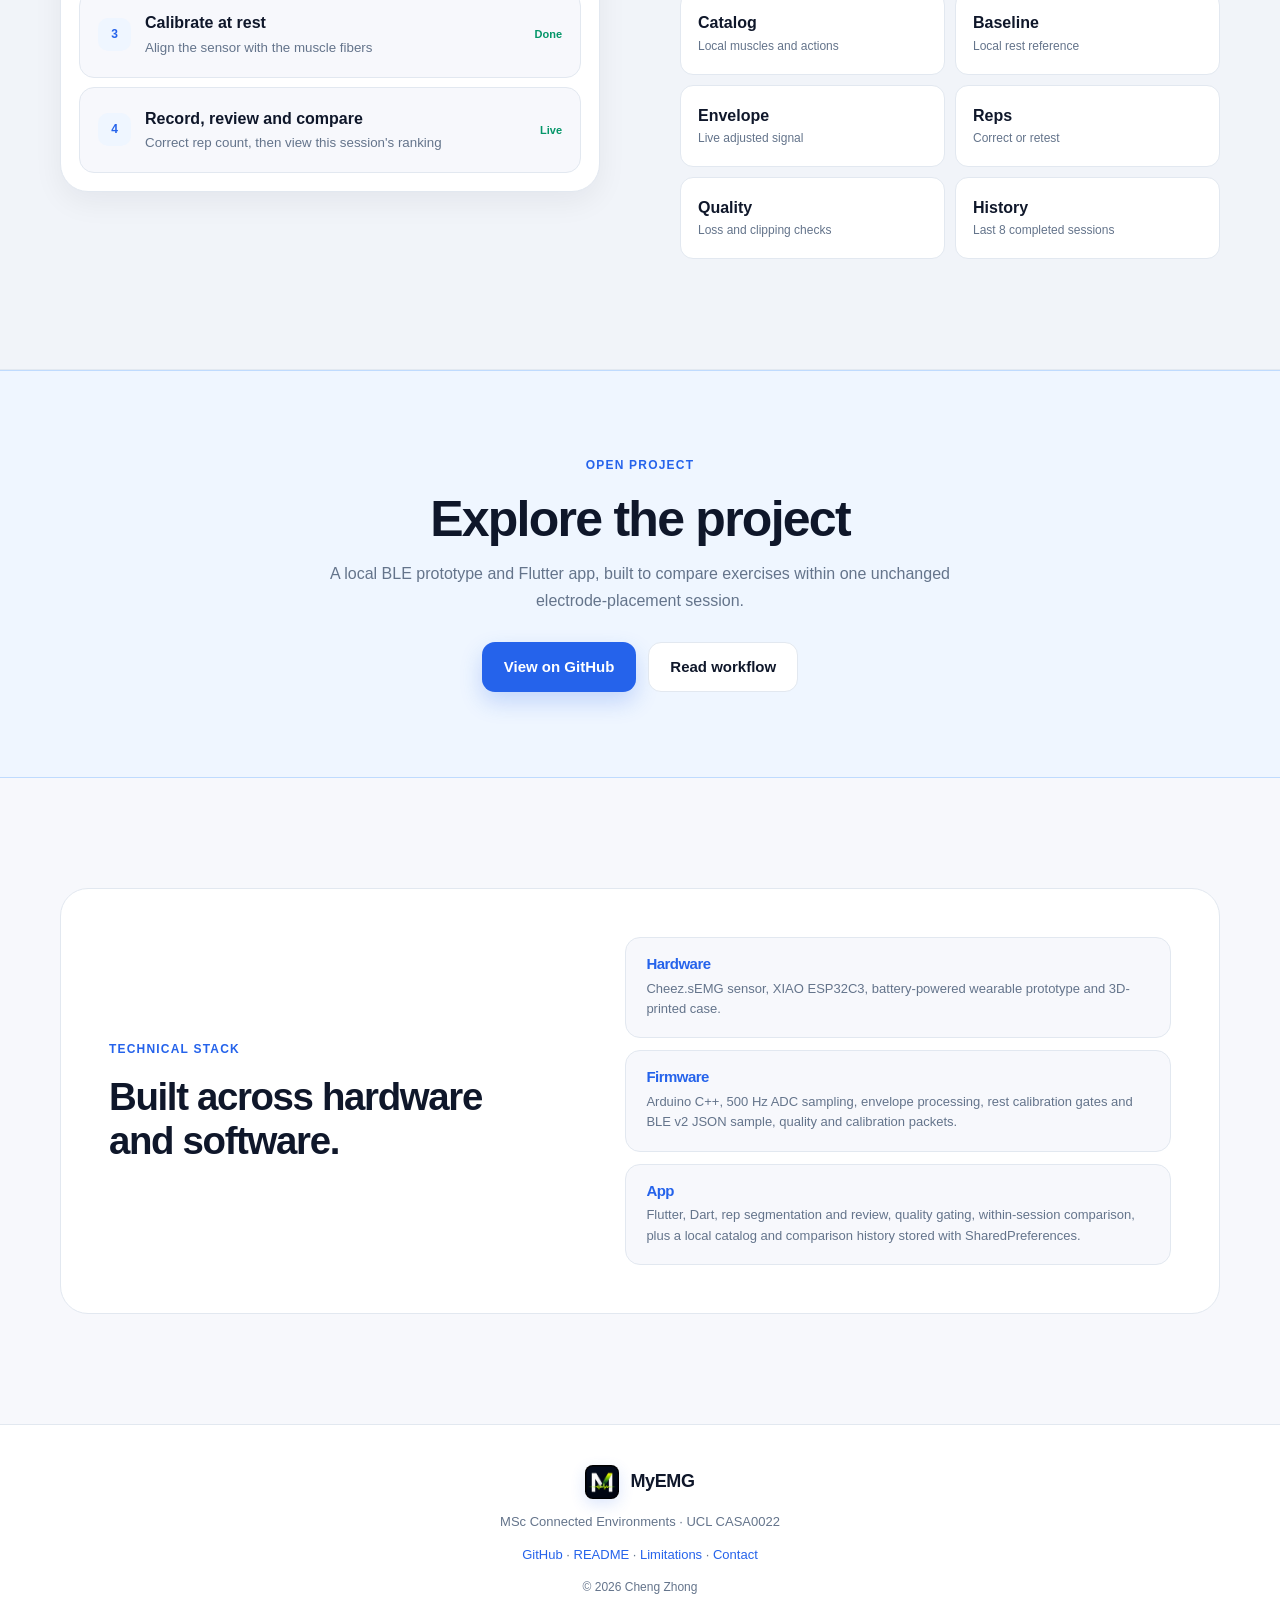
==== commit 8b30825e: "Enhance navigation and layout; add Open Graph meta tags, improve responsiveness, and introduce examp" ====
--- a/website/index.html
+++ b/website/index.html
@@ -4,6 +4,12 @@
   <meta charset="UTF-8">
   <meta name="viewport" content="width=device-width, initial-scale=1.0">
   <meta name="description" content="MyEMG compares local surface EMG activity from different exercises within one controlled electrode-placement session.">
+  <meta property="og:title" content="MyEMG — Within-session EMG Comparison">
+  <meta property="og:description" content="Compare local surface EMG across exercises in one controlled electrode-placement session.">
+  <meta property="og:url" content="https://zcheng0319-dot.github.io/Muscle-Activation-Monitor/">
+  <meta property="og:type" content="website">
+  <meta property="og:image" content="https://zcheng0319-dot.github.io/Muscle-Activation-Monitor/assets/device%201%20.png">
+  <meta name="twitter:card" content="summary_large_image">
   <title>MyEMG — Within-session EMG Comparison</title>
   <link rel="icon" type="image/png" href="assets/MyEmg icon  .png">
   <link rel="stylesheet" href="styles.css">
@@ -16,11 +22,16 @@
         <img src="assets/MyEmg icon  .png" alt="" width="38" height="38">
         <span>MyEMG</span>
       </a>
-      <nav class="nav-links" aria-label="Main navigation">
+      <button class="nav-toggle" type="button" aria-expanded="false" aria-controls="primary-navigation" aria-label="Toggle navigation" data-nav-toggle>
+        <span></span><span></span><span></span>
+      </button>
+      <nav class="nav-links" id="primary-navigation" aria-label="Main navigation" data-nav-menu>
         <a href="#overview">Overview</a>
         <a href="#how-it-works">How it works</a>
         <a href="#features">Features</a>
-        <a class="nav-cta" href="#demo">View demo</a>
+        <a href="#prototype">Hardware</a>
+        <a href="#app-preview">App</a>
+        <a class="nav-cta" href="#demo">Workflow</a>
       </nav>
     </div>
   </header>
@@ -37,7 +48,7 @@
             action in the session on the same local reference.
           </p>
           <div class="hero-actions">
-            <a class="button button-primary" href="#demo">View Demo <span aria-hidden="true">→</span></a>
+            <a class="button button-primary" href="#demo">See workflow <span aria-hidden="true">→</span></a>
             <a class="button button-secondary" href="#how-it-works">How It Works</a>
           </div>
           <div class="hero-meta" aria-label="Project highlights">
@@ -99,7 +110,7 @@
             <span>Flutter app</span>
           </div>
         </div>
-        <div class="limitations-card reveal">
+        <div class="limitations-card reveal" id="limitations">
           <span class="overview-label">Important limitations</span>
           <ul class="limitations-list">
             <li>Not MVC or muscle-force percentage — local adjusted envelope only.</li>
@@ -107,6 +118,7 @@
             <li>Higher EMG here does not prove an action is universally better or predicts muscle growth.</li>
             <li>If the signal hits the sensor limit during a heavy set, that action is rejected rather than scored.</li>
           </ul>
+          <p class="limitations-note">MyEMG is a dissertation prototype for controlled exercise comparison, not a medical device or training prescription tool.</p>
         </div>
       </div>
     </section>
@@ -157,6 +169,40 @@
           <article class="feature-card reveal"><span class="feature-icon">▦</span><h3>Session Results</h3><p>Order valid actions by their repetition-level local EMG metric for this session only.</p></article>
           <article class="feature-card reveal"><span class="feature-icon">✎</span><h3>Exercise Catalog</h3><p>Add, rename or remove local muscle and action entries while keeping each session to 2–4 actions.</p></article>
           <article class="feature-card reveal"><span class="feature-icon">◷</span><h3>Recent Comparisons</h3><p>Keep the latest 8 completed sessions locally as read-only history. Aborted sessions are not saved.</p></article>
+        </div>
+      </div>
+    </section>
+
+    <section class="section section-tinted" id="example-session">
+      <div class="container">
+        <div class="section-heading reveal">
+          <span class="section-kicker">Example session</span>
+          <h2>What one comparison looks like</h2>
+          <p>These illustrative values come from one biceps placement and calibration. They are not a universal ranking or training recommendation.</p>
+        </div>
+        <div class="example-table-wrap reveal">
+          <table class="example-table">
+            <thead>
+              <tr>
+                <th scope="col">Action</th>
+                <th scope="col">Median adjusted env</th>
+                <th scope="col">Status</th>
+              </tr>
+            </thead>
+            <tbody>
+              <tr>
+                <td>Bicep Curl</td>
+                <td>142</td>
+                <td><span class="status-valid">Valid</span></td>
+              </tr>
+              <tr>
+                <td>Hammer Curl</td>
+                <td>118</td>
+                <td><span class="status-valid">Valid</span></td>
+              </tr>
+            </tbody>
+          </table>
+          <p class="example-note">Higher values apply only to this session and placement.</p>
         </div>
       </div>
     </section>
@@ -201,9 +247,16 @@
           <p>A full walkthrough will cover sensor placement, relaxed calibration, live envelope feedback, rep review and a two-action session result.</p>
         </div>
         <div class="video-placeholder reveal">
-          <div class="play-button" aria-hidden="true"><span></span></div>
           <strong>Demonstration video coming soon</strong>
           <p>Wearable setup, one calibration, action recording and session comparison</p>
+          <ol class="demo-workflow" aria-label="Demonstration workflow">
+            <li><span>1</span>Connect My_EMG over BLE</li>
+            <li><span>2</span>Select muscle and 2–4 actions</li>
+            <li><span>3</span>Complete one relaxed calibration</li>
+            <li><span>4</span>Record each action and review reps</li>
+            <li><span>5</span>Compare valid actions in this session</li>
+          </ol>
+          <p class="video-placeholder__note">A screen recording can be added here later without changing the page structure.</p>
           <a class="button button-secondary video-placeholder__link" href="https://github.com/zcheng0319-dot/Muscle-Activation-Monitor" target="_blank" rel="noopener noreferrer">View source on GitHub</a>
         </div>
       </div>
@@ -219,7 +272,7 @@
           </div>
           <div class="flow-item"><span>1</span><div><strong>Select a target muscle</strong><small>Biceps, Triceps, Legs or custom entries</small></div><b>Selected</b></div>
           <div class="flow-item"><span>2</span><div><strong>Select 2–4 actions</strong><small>Keep the same sensor placement for every action</small></div><b>Ready</b></div>
-          <div class="flow-item"><span>3</span><div><strong>Calibrate at rest</strong><small>Align the sensor with the muscle fibers</small></div><b>Ready</b></div>
+          <div class="flow-item"><span>3</span><div><strong>Calibrate at rest</strong><small>Align the sensor with the muscle fibers</small></div><b>Done</b></div>
           <div class="flow-item"><span>4</span><div><strong>Record, review and compare</strong><small>Correct rep count, then view this session's ranking</small></div><b>Live</b></div>
         </div>
         <div class="split-copy reveal">
@@ -238,6 +291,20 @@
       </div>
     </section>
 
+    <section class="section get-started" id="get-started">
+      <div class="container">
+        <div class="get-started-card reveal">
+          <span class="section-kicker">Open project</span>
+          <h2>Explore the project</h2>
+          <p>A local BLE prototype and Flutter app, built to compare exercises within one unchanged electrode-placement session.</p>
+          <div class="get-started-actions">
+            <a class="button button-primary" href="https://github.com/zcheng0319-dot/Muscle-Activation-Monitor" target="_blank" rel="noopener noreferrer">View on GitHub</a>
+            <a class="button button-secondary" href="#how-it-works">Read workflow</a>
+          </div>
+        </div>
+      </div>
+    </section>
+
     <section class="section" id="stack">
       <div class="container stack-wrap reveal">
         <div>
@@ -268,11 +335,17 @@
         <img src="assets/MyEmg icon  .png" alt="" width="34" height="34">
         <span>MyEMG</span>
       </div>
-      <p>MyEMG — MSc Connected Environments Project (UCL CASA0022)</p>
-      <p>
-        Built by Cheng Zhong ·
+      <p class="footer-tagline">MSc Connected Environments · UCL CASA0022</p>
+      <p class="footer-links">
         <a class="footer-link" href="https://github.com/zcheng0319-dot/Muscle-Activation-Monitor" target="_blank" rel="noopener noreferrer">GitHub</a>
+        ·
+        <a class="footer-link" href="https://github.com/zcheng0319-dot/Muscle-Activation-Monitor#readme" target="_blank" rel="noopener noreferrer">README</a>
+        ·
+        <a class="footer-link" href="#limitations">Limitations</a>
+        ·
+        <a class="footer-link" href="mailto:ucfnhon@ucl.ac.uk">Contact</a>
       </p>
+      <p class="footer-meta">© 2026 Cheng Zhong</p>
     </div>
   </footer>
 </body>
--- a/website/styles.css
+++ b/website/styles.css
@@ -76,6 +76,7 @@
 }
 
 .nav-wrap {
+  position: relative;
   display: flex;
   align-items: center;
   justify-content: space-between;
@@ -119,6 +120,45 @@
   color: #fff;
   border-radius: 10px;
   background: var(--primary);
+}
+
+.nav-links .nav-cta:hover {
+  color: #fff;
+  background: var(--primary-dark);
+}
+
+.nav-toggle {
+  width: 44px;
+  height: 44px;
+  display: none;
+  place-content: center;
+  gap: 5px;
+  padding: 0;
+  border: 1px solid var(--border);
+  border-radius: 12px;
+  background: var(--surface);
+  cursor: pointer;
+}
+
+.nav-toggle span {
+  width: 20px;
+  height: 2px;
+  display: block;
+  border-radius: 999px;
+  background: var(--text);
+  transition: transform 180ms ease, opacity 180ms ease;
+}
+
+.nav-toggle[aria-expanded="true"] span:nth-child(1) {
+  transform: translateY(7px) rotate(45deg);
+}
+
+.nav-toggle[aria-expanded="true"] span:nth-child(2) {
+  opacity: 0;
+}
+
+.nav-toggle[aria-expanded="true"] span:nth-child(3) {
+  transform: translateY(-7px) rotate(-45deg);
 }
 
 .hero {
@@ -546,6 +586,14 @@
   color: #d97706;
 }
 
+.limitations-note {
+  margin: 18px 0 0;
+  padding-top: 16px;
+  border-top: 1px solid rgba(217, 119, 6, 0.24);
+  color: #92400e;
+  font-size: 13px;
+}
+
 .steps-grid,
 .feature-grid {
   display: grid;
@@ -619,6 +667,57 @@
   font-weight: 800;
 }
 
+.example-table-wrap {
+  overflow-x: auto;
+  border: 1px solid var(--border);
+  border-radius: var(--radius-lg);
+  background: var(--surface);
+  box-shadow: var(--shadow-sm);
+}
+
+.example-table {
+  width: 100%;
+  min-width: 560px;
+  border-collapse: collapse;
+  text-align: left;
+}
+
+.example-table th,
+.example-table td {
+  padding: 18px 24px;
+  border-bottom: 1px solid var(--border);
+}
+
+.example-table th {
+  color: var(--muted);
+  background: #f8fafc;
+  font-size: 12px;
+  letter-spacing: 0.05em;
+  text-transform: uppercase;
+}
+
+.example-table tbody tr:last-child td {
+  border-bottom: 0;
+}
+
+.status-valid {
+  display: inline-flex;
+  padding: 4px 10px;
+  color: #047857;
+  border-radius: 999px;
+  background: #d1fae5;
+  font-size: 12px;
+  font-weight: 750;
+}
+
+.example-note {
+  margin: 0;
+  padding: 16px 24px;
+  color: var(--muted);
+  border-top: 1px solid var(--border);
+  font-size: 13px;
+}
+
 .wave-icon {
   font-size: 25px;
 }
@@ -798,27 +897,56 @@
   flex-direction: column;
   align-items: center;
   justify-content: center;
+  padding: 55px 40px;
   border-radius: var(--radius-lg);
 }
 
-.play-button {
-  width: 78px;
-  height: 78px;
+.video-placeholder > strong {
+  font-size: 21px;
+}
+
+.demo-workflow {
+  width: 100%;
+  display: grid;
+  grid-template-columns: repeat(5, 1fr);
+  gap: 10px;
+  margin: 32px 0 0;
+  padding: 0;
+  list-style: none;
+}
+
+.demo-workflow li {
+  min-height: 118px;
+  display: flex;
+  flex-direction: column;
+  align-items: flex-start;
+  gap: 13px;
+  padding: 17px;
+  border: 1px solid var(--border);
+  border-radius: 14px;
+  background: var(--surface);
+  font-size: 13px;
+  font-weight: 650;
+  line-height: 1.45;
+  text-align: left;
+}
+
+.demo-workflow span {
+  width: 29px;
+  height: 29px;
   display: grid;
   place-items: center;
-  margin-bottom: 25px;
-  border-radius: 50%;
-  background: var(--primary);
-  box-shadow: 0 16px 32px rgba(37, 99, 235, 0.24);
-}
-
-.play-button span {
-  width: 0;
-  height: 0;
-  margin-left: 6px;
-  border-top: 11px solid transparent;
-  border-bottom: 11px solid transparent;
-  border-left: 17px solid white;
+  color: var(--primary);
+  border-radius: 9px;
+  background: var(--primary-soft);
+  font-size: 11px;
+  font-weight: 800;
+}
+
+.video-placeholder .video-placeholder__note {
+  max-width: 620px;
+  margin-top: 24px;
+  font-size: 13px;
 }
 
 .app-section {
@@ -914,6 +1042,41 @@
   font-size: 12px;
 }
 
+.get-started {
+  padding-block: 85px;
+  background: var(--primary-soft);
+  border-block: 1px solid #bfdbfe;
+}
+
+.get-started-card {
+  max-width: 820px;
+  margin-inline: auto;
+  text-align: center;
+}
+
+.get-started-card .section-kicker {
+  display: block;
+  margin-bottom: 15px;
+}
+
+.get-started-card h2 {
+  margin-bottom: 14px;
+}
+
+.get-started-card p {
+  max-width: 680px;
+  margin: 0 auto;
+  color: var(--muted);
+}
+
+.get-started-actions {
+  display: flex;
+  flex-wrap: wrap;
+  justify-content: center;
+  gap: 12px;
+  margin-top: 28px;
+}
+
 .stack-wrap {
   display: grid;
   grid-template-columns: 0.9fr 1.1fr;
@@ -956,22 +1119,37 @@
 }
 
 .site-footer {
-  padding: 34px 0;
+  padding: 40px 0;
   border-top: 1px solid var(--border);
   background: white;
 }
 
 .footer-wrap {
-  display: grid;
-  grid-template-columns: 1fr auto auto;
+  display: flex;
+  flex-direction: column;
   align-items: center;
-  gap: 36px;
-}
-
-.footer-wrap p {
+  gap: 12px;
+  text-align: center;
+}
+
+.footer-tagline,
+.footer-links,
+.footer-meta {
   margin: 0;
   color: var(--muted);
+}
+
+.footer-tagline,
+.footer-links {
   font-size: 13px;
+}
+
+.footer-links {
+  white-space: nowrap;
+}
+
+.footer-meta {
+  font-size: 12px;
 }
 
 .footer-link {
@@ -995,6 +1173,54 @@
 }
 
 @media (max-width: 980px) {
+  .nav-toggle {
+    display: grid;
+  }
+
+  .nav-links {
+    position: absolute;
+    top: calc(100% + 10px);
+    right: 0;
+    width: min(320px, calc(100vw - 40px));
+    flex-direction: column;
+    align-items: stretch;
+    gap: 4px;
+    padding: 12px;
+    border: 1px solid var(--border);
+    border-radius: var(--radius-md);
+    background: var(--surface);
+    box-shadow: var(--shadow-lg);
+  }
+
+  .nav-links a {
+    padding: 10px 12px;
+    border-radius: 9px;
+  }
+
+  .nav-links a:hover {
+    background: var(--primary-soft);
+  }
+
+  .nav-links .nav-cta {
+    margin-top: 4px;
+    text-align: center;
+  }
+
+  .js .nav-links {
+    visibility: hidden;
+    opacity: 0;
+    pointer-events: none;
+    transform: translateY(-8px);
+    transition: visibility 180ms ease, opacity 180ms ease, transform 180ms ease;
+  }
+
+  .js .nav-links.is-open {
+    visibility: visible;
+    opacity: 1;
+    pointer-events: auto;
+    transform: translateY(0);
+  }
+
   #prototype .split-section {
     grid-template-columns: 1fr;
     gap: 65px;
@@ -1045,18 +1271,15 @@
     grid-template-columns: repeat(2, 1fr);
   }
 
+  .demo-workflow {
+    grid-template-columns: repeat(2, 1fr);
+  }
+
   .stack-wrap {
     grid-template-columns: 1fr;
     gap: 35px;
   }
 
-  .footer-wrap {
-    grid-template-columns: 1fr 1fr;
-  }
-
-  .footer-brand {
-    grid-column: 1 / -1;
-  }
 }
 
 @media (max-width: 700px) {
@@ -1066,14 +1289,6 @@
 
   .site-header {
     position: static;
-  }
-
-  .nav-links a:not(.nav-cta) {
-    display: none;
-  }
-
-  .nav-links {
-    gap: 0;
   }
 
   .hero {
@@ -1175,6 +1390,14 @@
     padding: 35px 20px;
   }
 
+  .demo-workflow {
+    grid-template-columns: 1fr;
+  }
+
+  .demo-workflow li {
+    min-height: auto;
+  }
+
   .flow-item {
     padding: 14px;
   }
@@ -1187,15 +1410,6 @@
     padding: 30px;
   }
 
-  .footer-wrap {
-    grid-template-columns: 1fr;
-    gap: 12px;
-  }
-
-  .footer-brand {
-    grid-column: auto;
-    margin-bottom: 10px;
-  }
 }
 
 @media (prefers-reduced-motion: reduce) {
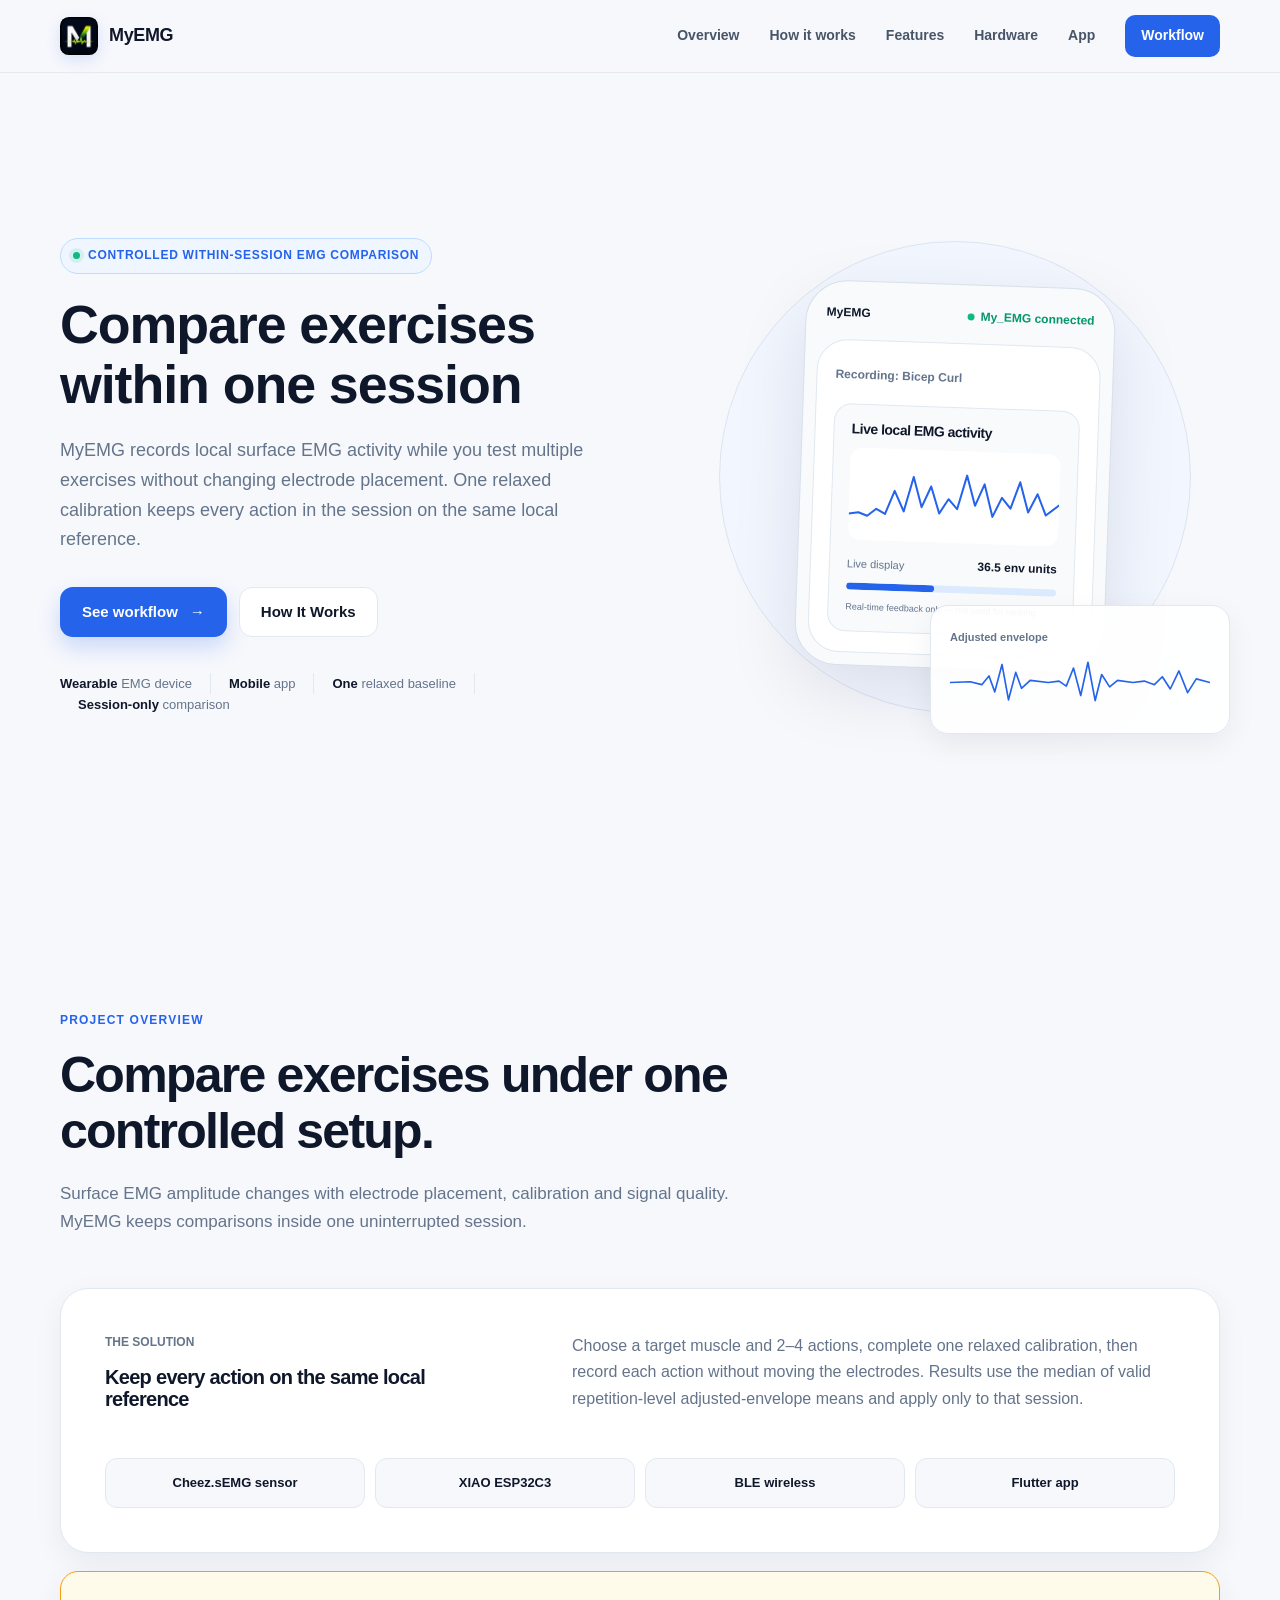
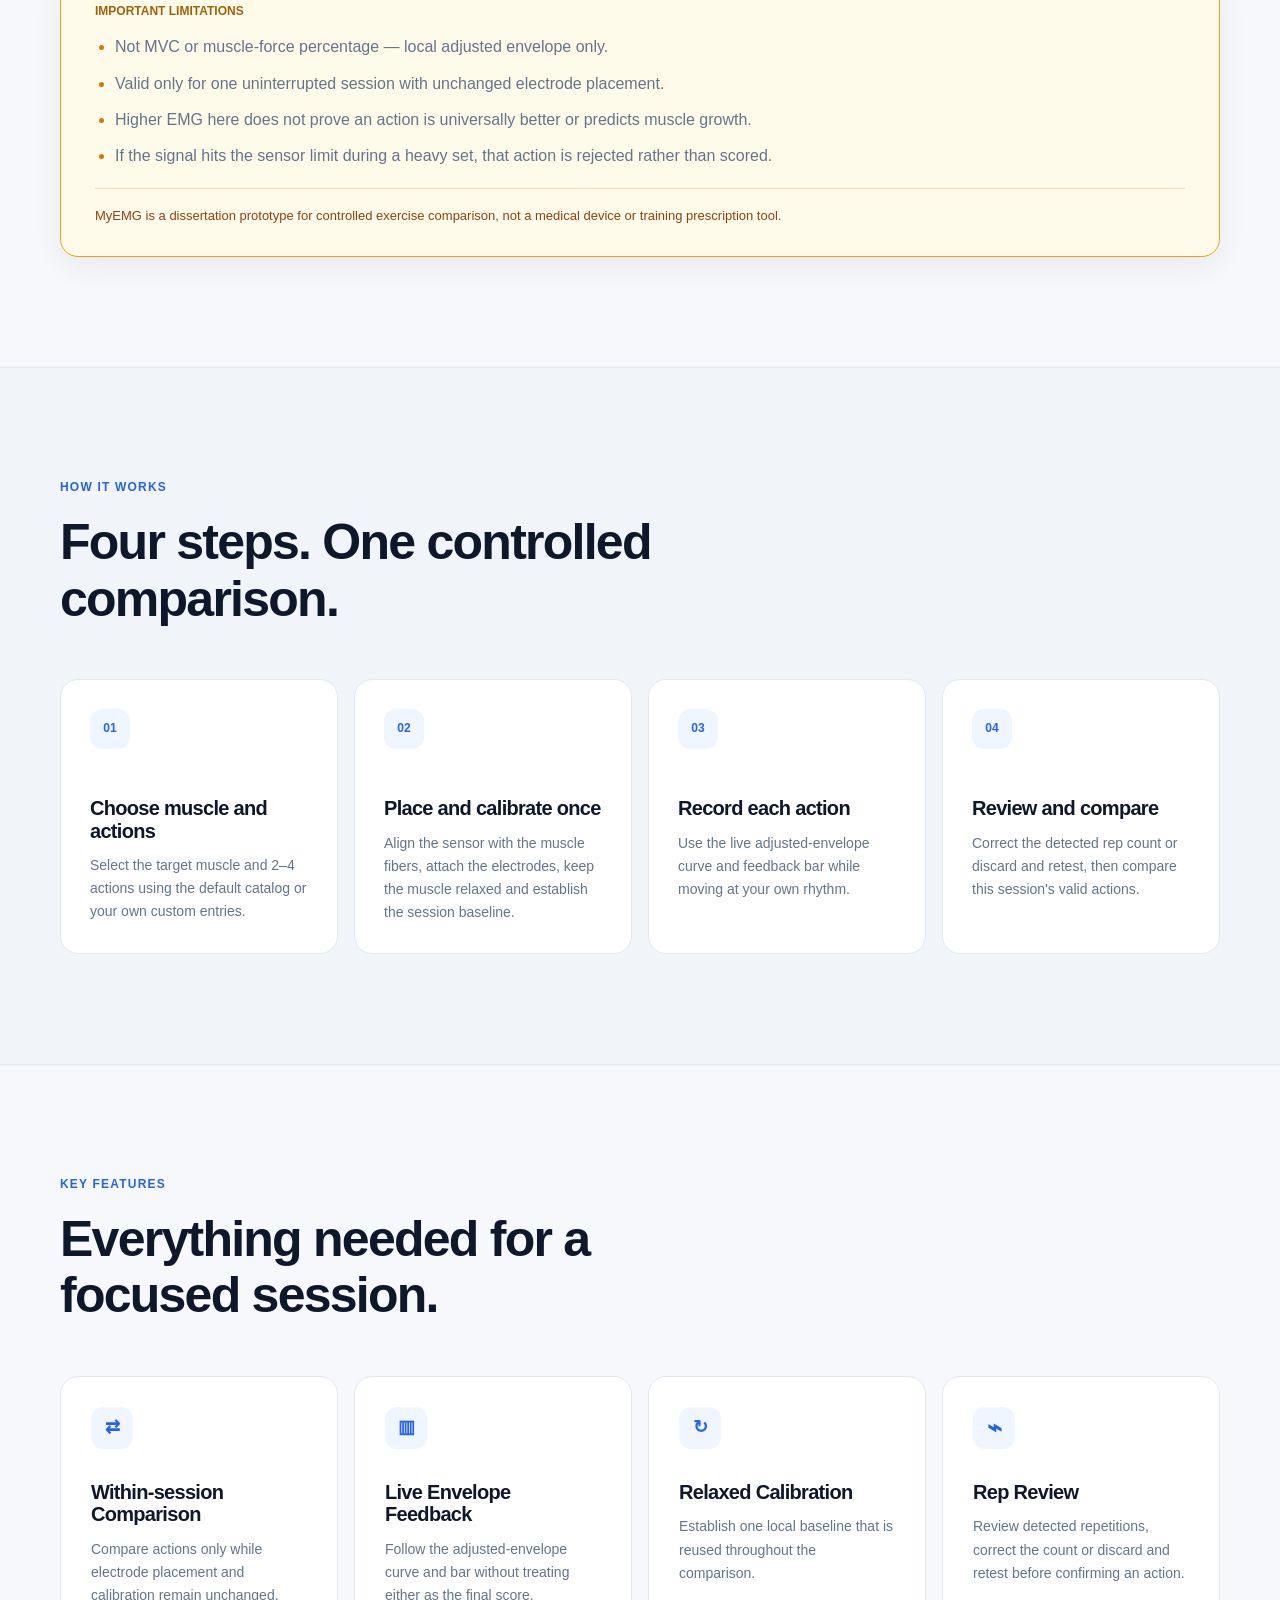
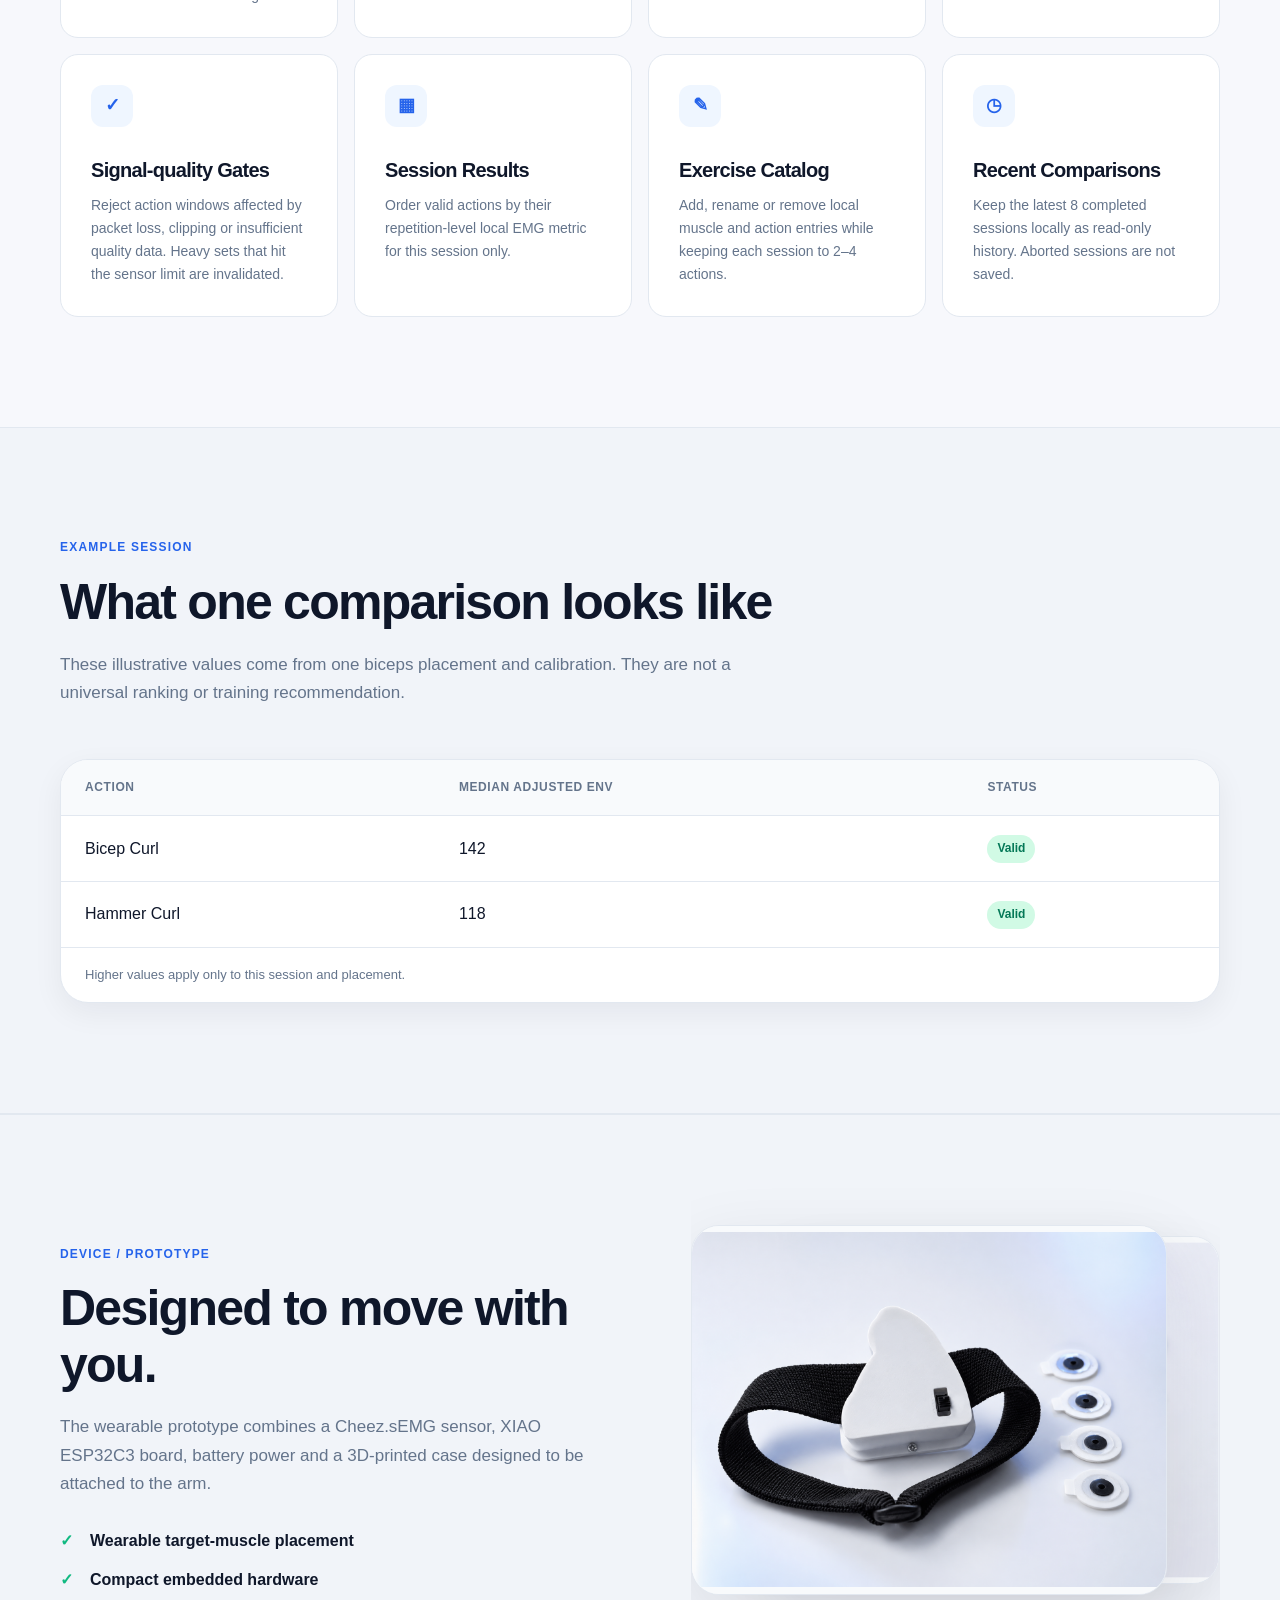
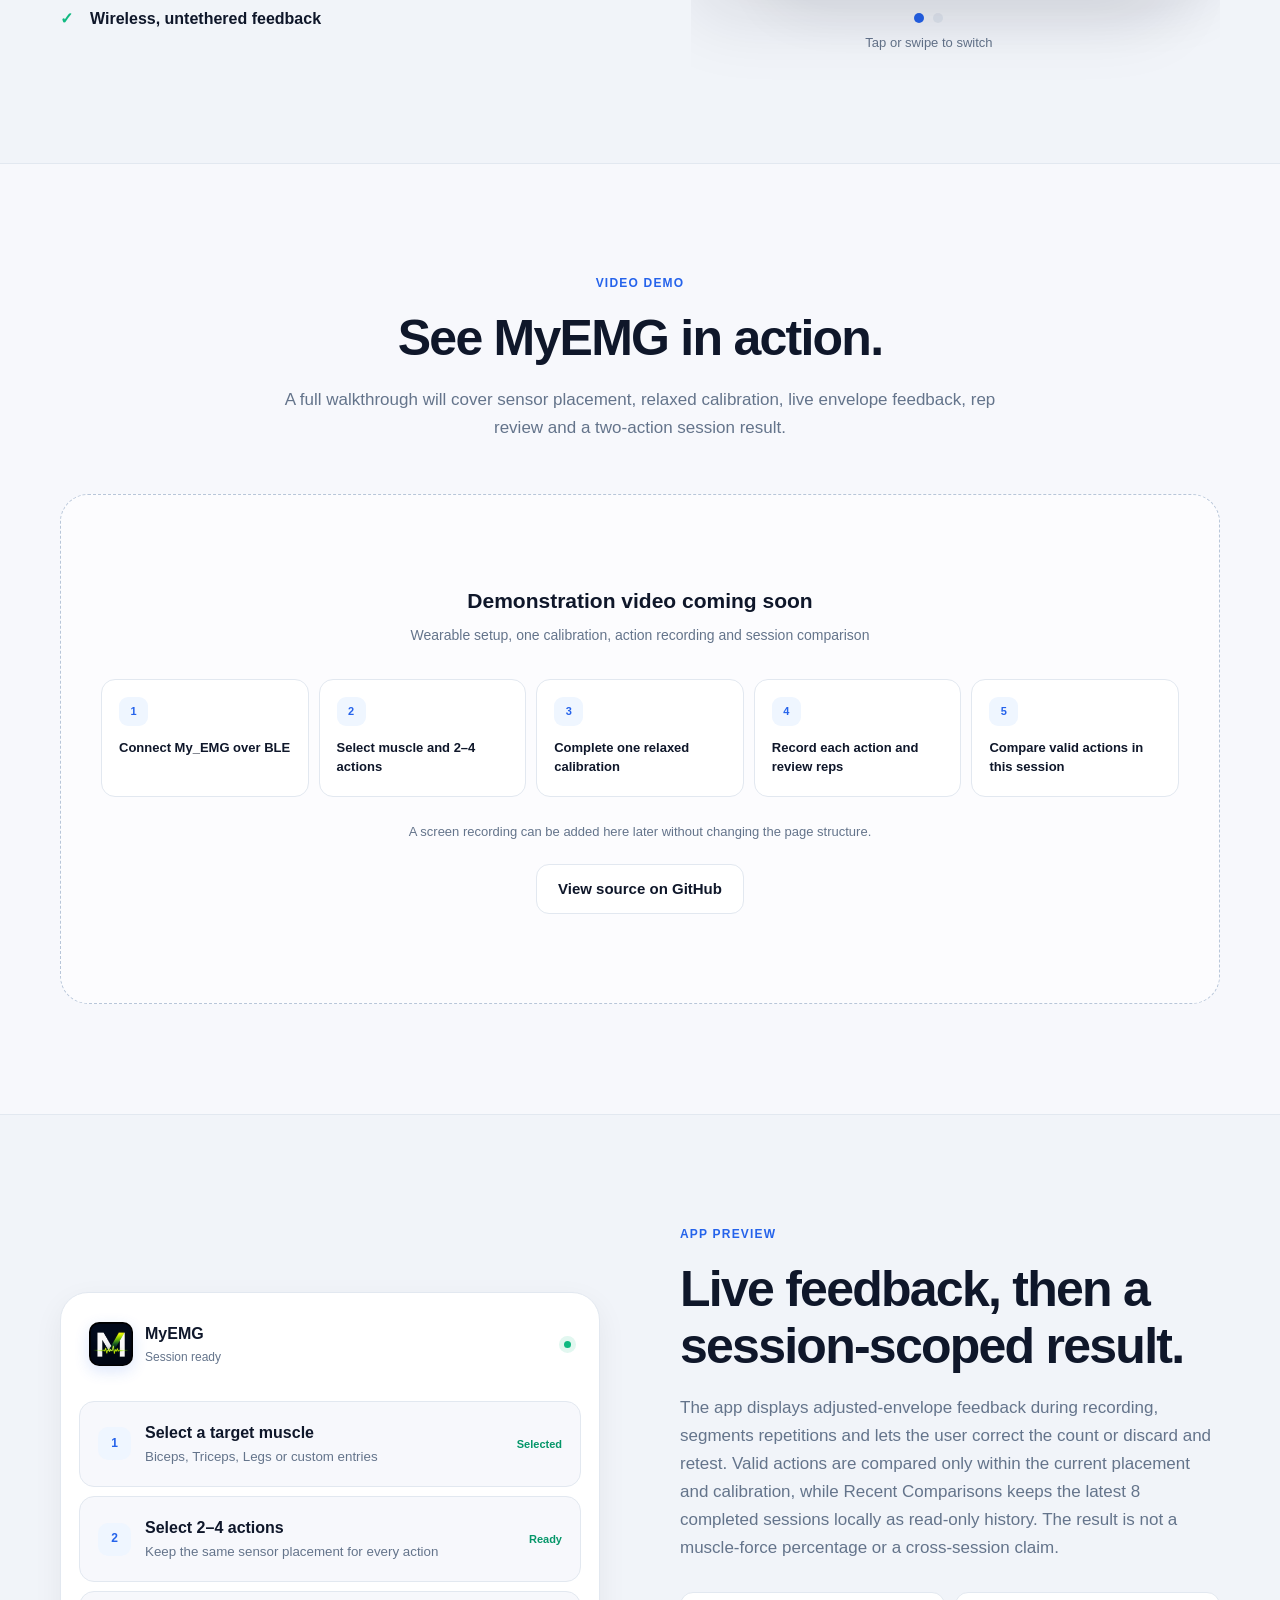
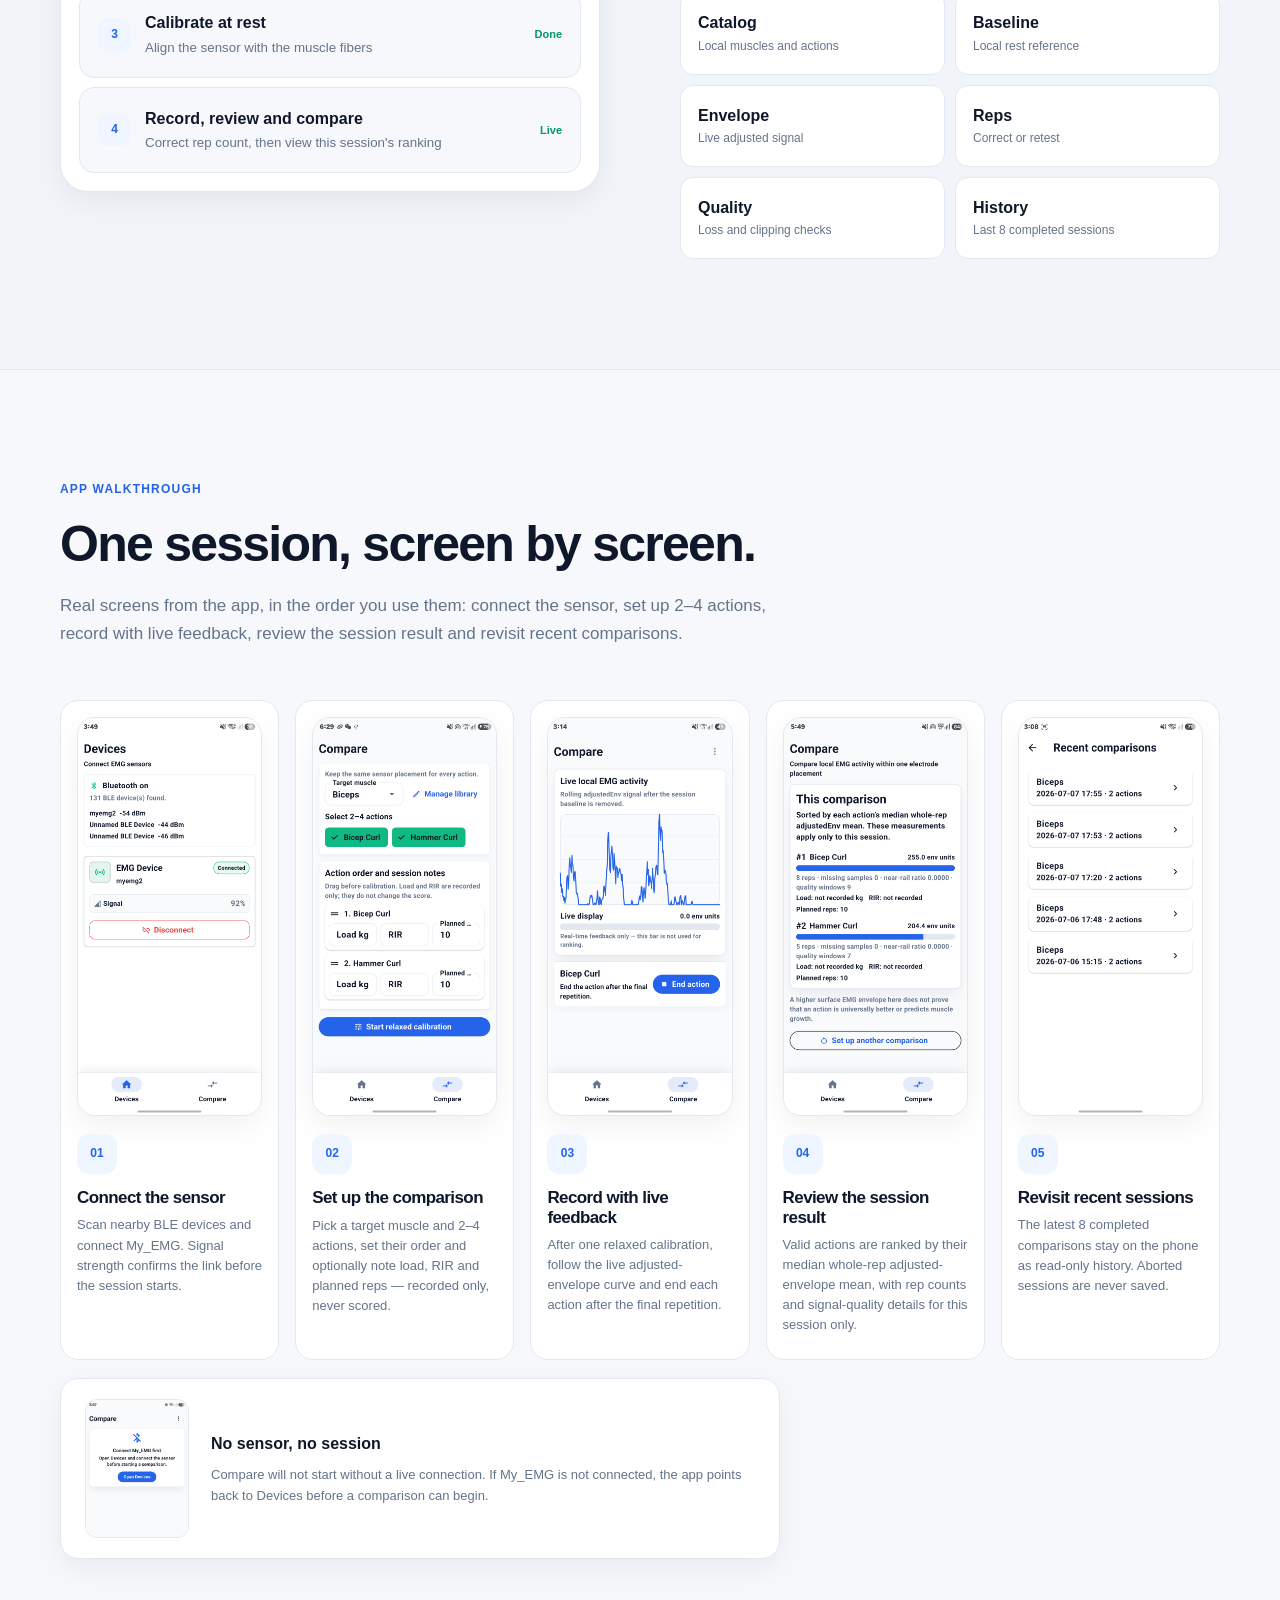
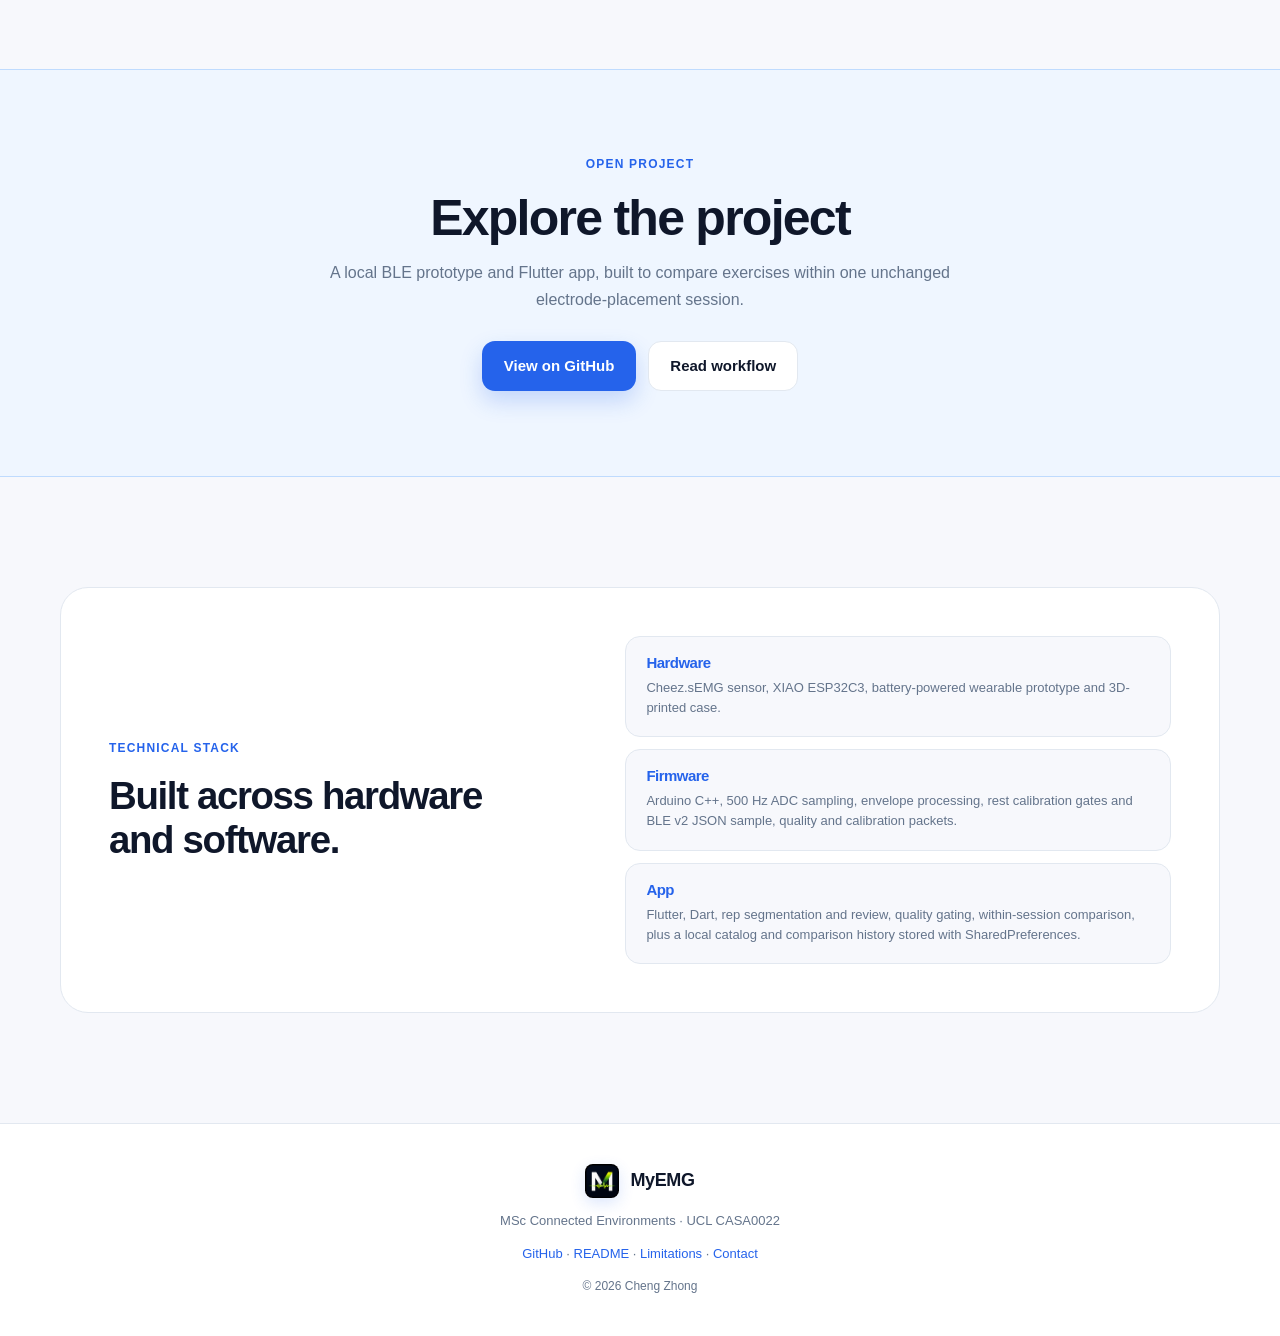
==== commit ebe17ce7: "Refactor code structure for improved readability and maintainability" ====
--- a/website/index.html
+++ b/website/index.html
@@ -291,6 +291,67 @@
       </div>
     </section>
 
+    <section class="section" id="app-walkthrough">
+      <div class="container">
+        <div class="section-heading reveal">
+          <span class="section-kicker">App walkthrough</span>
+          <h2>One session, screen by screen.</h2>
+          <p>Real screens from the app, in the order you use them: connect the sensor, set up 2–4 actions, record with live feedback, review the session result and revisit recent comparisons.</p>
+        </div>
+        <div class="walkthrough-grid">
+          <article class="walkthrough-card reveal">
+            <div class="walkthrough-shot">
+              <img src="assets/3030885b3bf76a7612c291005020146e.jpg" alt="Devices screen scanning nearby BLE devices, with the myemg2 EMG sensor connected at 92% signal" loading="lazy" decoding="async">
+            </div>
+            <span class="step-number">01</span>
+            <h3>Connect the sensor</h3>
+            <p>Scan nearby BLE devices and connect My_EMG. Signal strength confirms the link before the session starts.</p>
+          </article>
+          <article class="walkthrough-card reveal">
+            <div class="walkthrough-shot">
+              <img src="assets/ab4ab753de49ae1941a2ceb47ebfca9f.jpg" alt="Compare setup screen with Biceps as target muscle, Bicep Curl and Hammer Curl selected, and action order with load, RIR and planned-reps fields" loading="lazy" decoding="async">
+            </div>
+            <span class="step-number">02</span>
+            <h3>Set up the comparison</h3>
+            <p>Pick a target muscle and 2–4 actions, set their order and optionally note load, RIR and planned reps — recorded only, never scored.</p>
+          </article>
+          <article class="walkthrough-card reveal">
+            <div class="walkthrough-shot">
+              <img src="assets/43399a7497ffe319286da92c69062d0f.jpg" alt="Recording screen showing the live local EMG activity curve and an End action button for Bicep Curl" loading="lazy" decoding="async">
+            </div>
+            <span class="step-number">03</span>
+            <h3>Record with live feedback</h3>
+            <p>After one relaxed calibration, follow the live adjusted-envelope curve and end each action after the final repetition.</p>
+          </article>
+          <article class="walkthrough-card reveal">
+            <div class="walkthrough-shot">
+              <img src="assets/832cc19475a70fc6da8961e038501e4a.jpg" alt="This comparison result ranking Bicep Curl at 255.0 env units above Hammer Curl at 204.4 env units, with rep counts and signal-quality details" loading="lazy" decoding="async">
+            </div>
+            <span class="step-number">04</span>
+            <h3>Review the session result</h3>
+            <p>Valid actions are ranked by their median whole-rep adjusted-envelope mean, with rep counts and signal-quality details for this session only.</p>
+          </article>
+          <article class="walkthrough-card reveal">
+            <div class="walkthrough-shot">
+              <img src="assets/9301b71b1092023d01778c93f3699c13.jpg" alt="Recent comparisons list showing five completed Biceps sessions with two actions each" loading="lazy" decoding="async">
+            </div>
+            <span class="step-number">05</span>
+            <h3>Revisit recent sessions</h3>
+            <p>The latest 8 completed comparisons stay on the phone as read-only history. Aborted sessions are never saved.</p>
+          </article>
+        </div>
+        <div class="walkthrough-aside reveal">
+          <div class="walkthrough-aside__shot">
+            <img src="assets/98a7726161b5fd9ec5e736c81122cd49.jpg" alt="Compare screen prompting to connect My_EMG first before starting a comparison" loading="lazy" decoding="async">
+          </div>
+          <div>
+            <strong>No sensor, no session</strong>
+            <p>Compare will not start without a live connection. If My_EMG is not connected, the app points back to Devices before a comparison can begin.</p>
+          </div>
+        </div>
+      </div>
+    </section>
+
     <section class="section get-started" id="get-started">
       <div class="container">
         <div class="get-started-card reveal">
--- a/website/styles.css
+++ b/website/styles.css
@@ -1118,6 +1118,119 @@
   line-height: 1.55;
 }
 
+.walkthrough-grid {
+  display: grid;
+  grid-template-columns: repeat(5, minmax(0, 1fr));
+  gap: 16px;
+}
+
+.walkthrough-card {
+  display: flex;
+  flex-direction: column;
+  padding: 16px 16px 24px;
+  border: 1px solid var(--border);
+  border-radius: var(--radius-md);
+  background: var(--surface);
+  transition: transform 180ms ease, border-color 180ms ease, box-shadow 180ms ease;
+}
+
+.walkthrough-card:hover {
+  transform: translateY(-4px);
+  border-color: #bfdbfe;
+  box-shadow: var(--shadow-sm);
+}
+
+.walkthrough-shot {
+  width: 100%;
+  max-width: 260px;
+  margin: 0 auto 18px;
+  overflow: hidden;
+  border: 1px solid var(--border);
+  border-radius: 18px;
+  background: #f8fafc;
+  box-shadow: var(--shadow-sm);
+}
+
+.walkthrough-shot img {
+  width: 100%;
+  height: auto;
+}
+
+.walkthrough-card .step-number {
+  margin-bottom: 14px;
+}
+
+.walkthrough-card h3 {
+  margin-bottom: 8px;
+  font-size: 17px;
+}
+
+.walkthrough-card p {
+  margin-bottom: 0;
+  color: var(--muted);
+  font-size: 13px;
+  line-height: 1.55;
+}
+
+.walkthrough-aside {
+  display: flex;
+  align-items: center;
+  gap: 22px;
+  max-width: 720px;
+  margin-top: 18px;
+  padding: 20px 24px;
+  border: 1px solid var(--border);
+  border-radius: var(--radius-md);
+  background: var(--surface);
+  box-shadow: var(--shadow-sm);
+}
+
+.walkthrough-aside__shot {
+  flex: 0 0 104px;
+  overflow: hidden;
+  border: 1px solid var(--border);
+  border-radius: 12px;
+  background: #f8fafc;
+  aspect-ratio: 3 / 4;
+}
+
+.walkthrough-aside__shot img {
+  width: 100%;
+  height: 100%;
+  object-fit: cover;
+  object-position: top;
+}
+
+.walkthrough-aside strong {
+  display: block;
+  margin-bottom: 6px;
+}
+
+.walkthrough-aside p {
+  margin: 0;
+  color: var(--muted);
+  font-size: 13px;
+}
+
+@media (max-width: 1120px) {
+  .walkthrough-grid {
+    grid-template-columns: repeat(3, minmax(0, 1fr));
+  }
+}
+
+@media (max-width: 700px) {
+  .walkthrough-grid {
+    grid-template-columns: 1fr;
+  }
+}
+
+@media (max-width: 520px) {
+  .walkthrough-aside {
+    flex-direction: column;
+    align-items: flex-start;
+  }
+}
+
 .site-footer {
   padding: 40px 0;
   border-top: 1px solid var(--border);
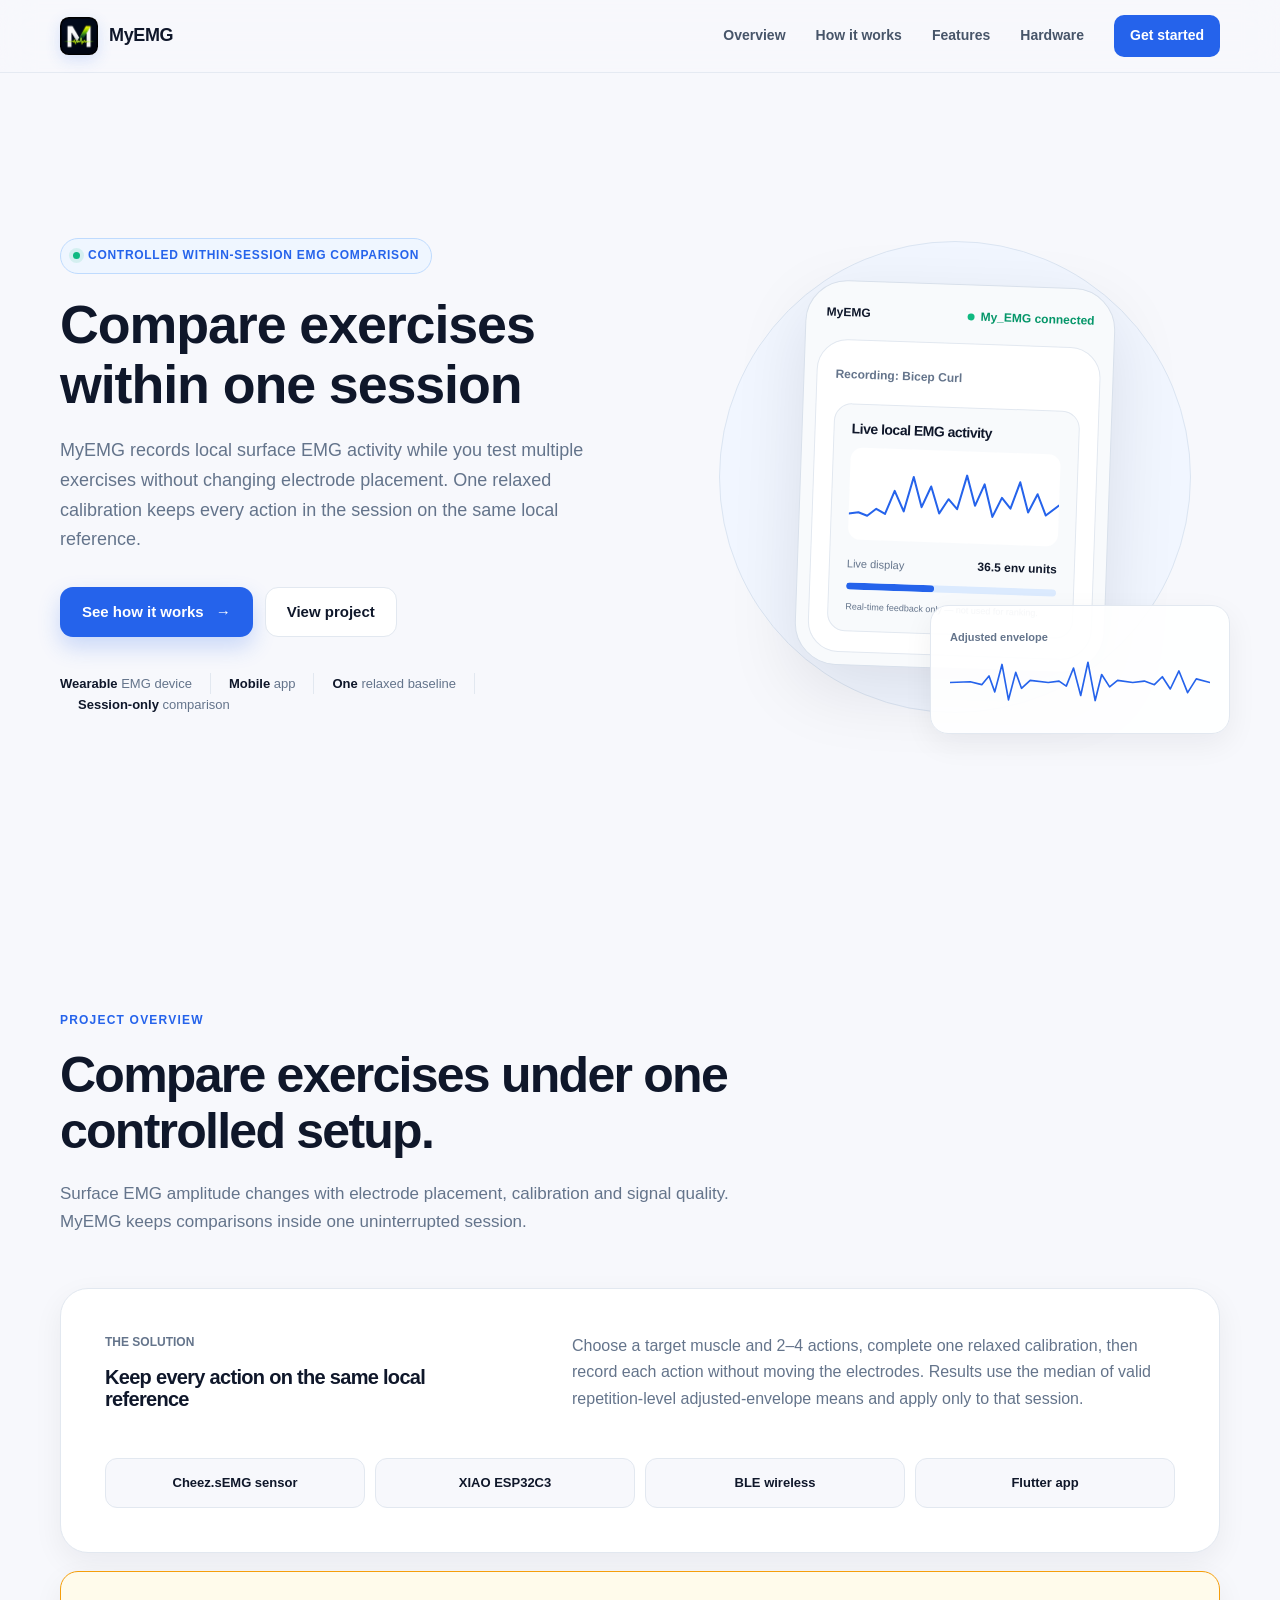
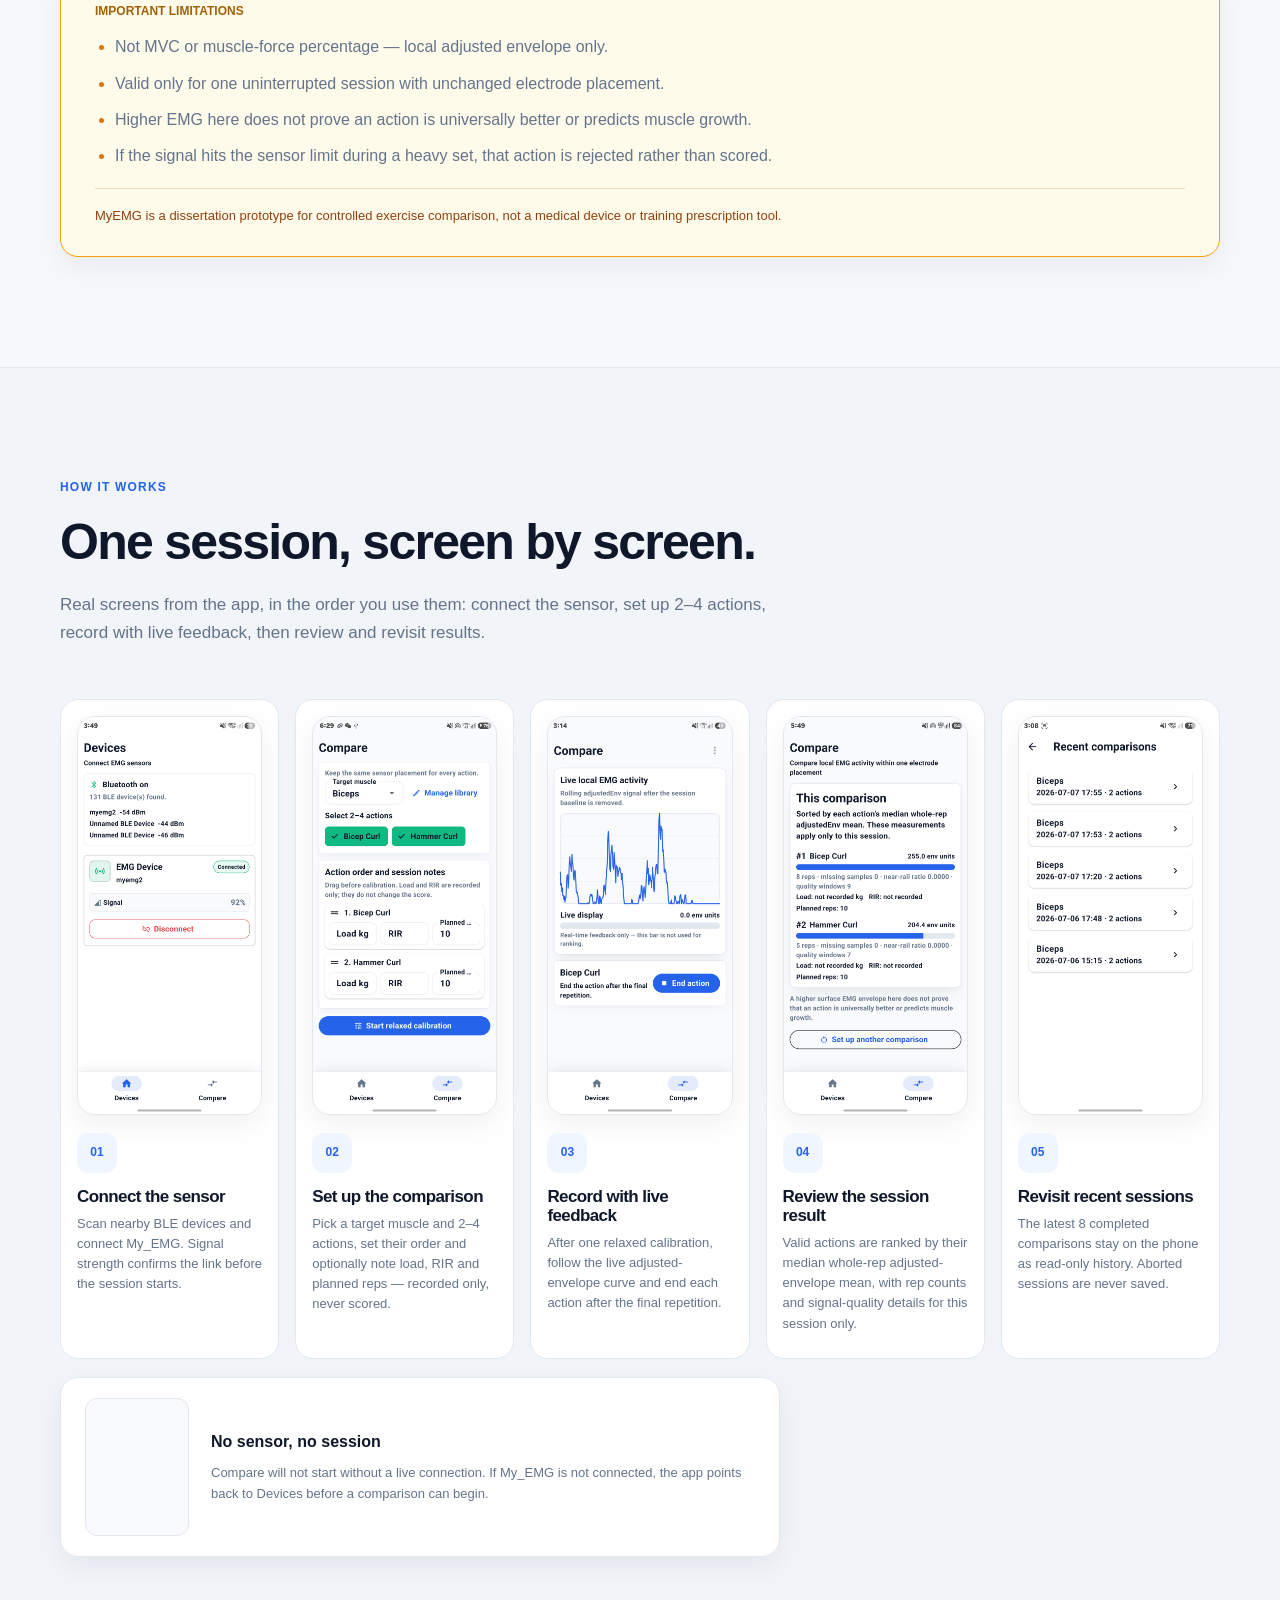
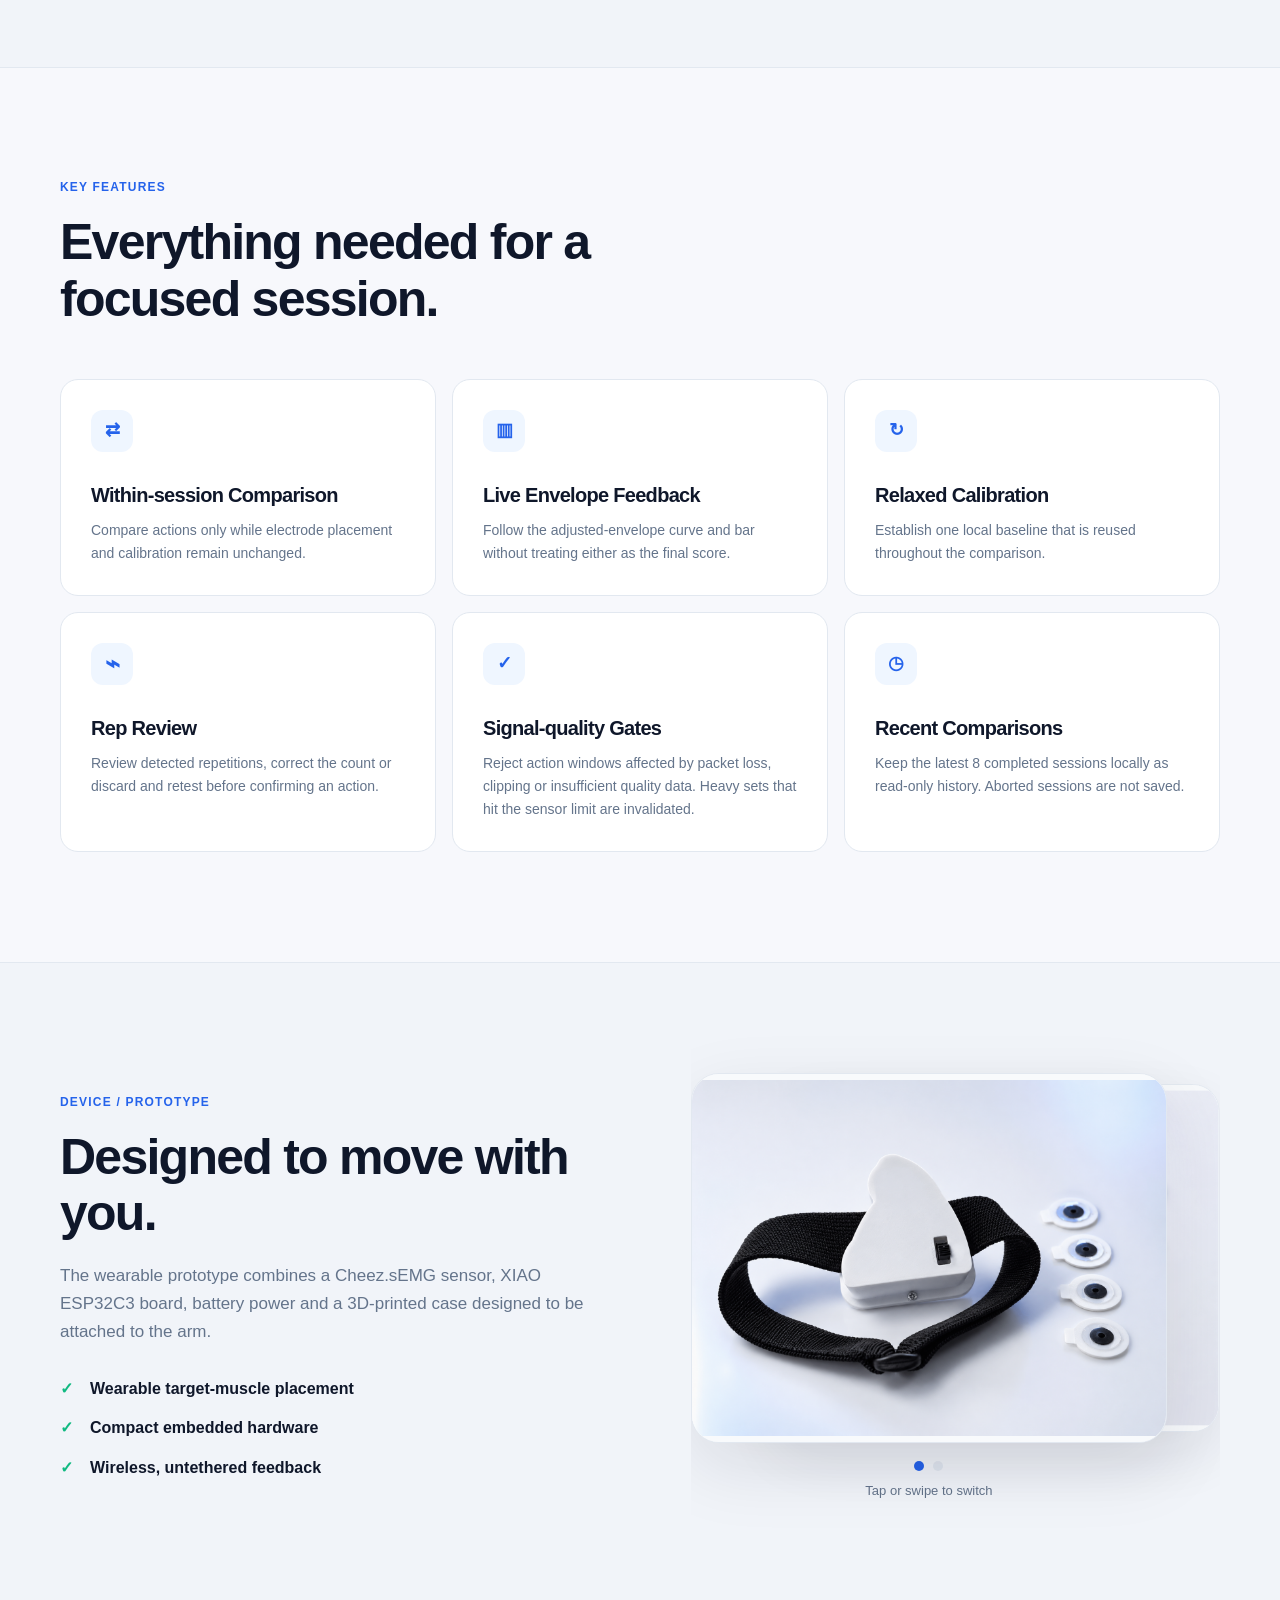
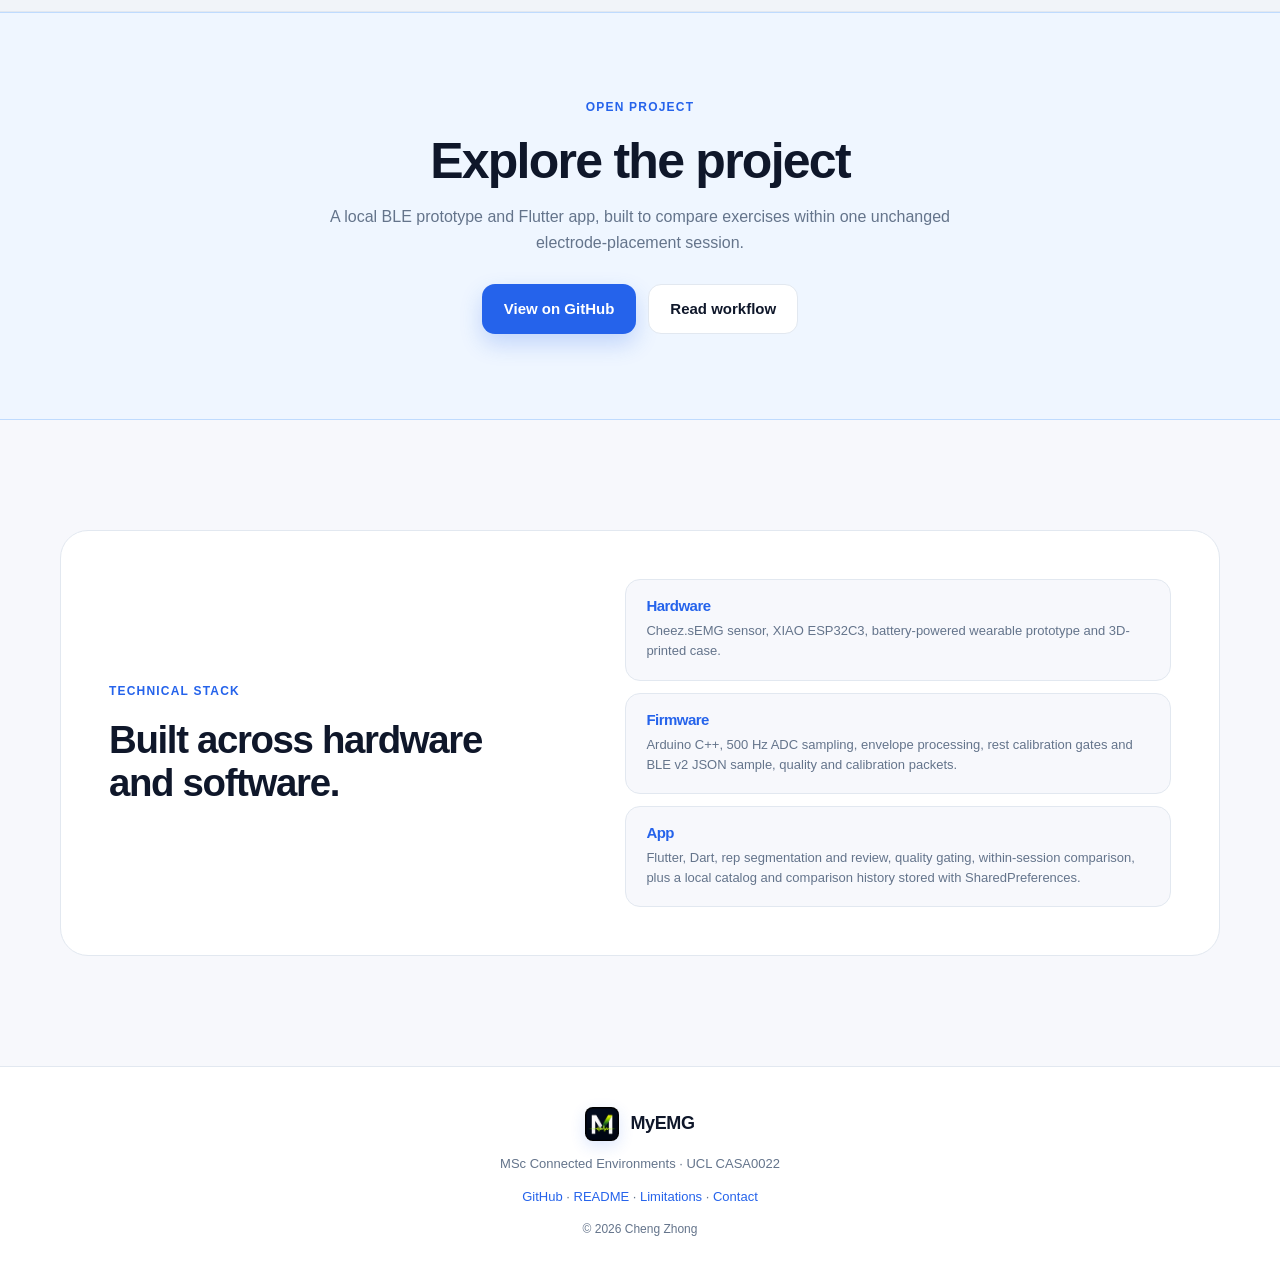
==== commit da29c946: "Revise index and styles for improved navigation and layout: update links, enhance walkthrough descri" ====
--- a/website/index.html
+++ b/website/index.html
@@ -30,8 +30,7 @@
         <a href="#how-it-works">How it works</a>
         <a href="#features">Features</a>
         <a href="#prototype">Hardware</a>
-        <a href="#app-preview">App</a>
-        <a class="nav-cta" href="#demo">Workflow</a>
+        <a class="nav-cta" href="#get-started">Get started</a>
       </nav>
     </div>
   </header>
@@ -48,8 +47,8 @@
             action in the session on the same local reference.
           </p>
           <div class="hero-actions">
-            <a class="button button-primary" href="#demo">See workflow <span aria-hidden="true">→</span></a>
-            <a class="button button-secondary" href="#how-it-works">How It Works</a>
+            <a class="button button-primary" href="#how-it-works">See how it works <span aria-hidden="true">→</span></a>
+            <a class="button button-secondary" href="#get-started">View project</a>
           </div>
           <div class="hero-meta" aria-label="Project highlights">
             <span><strong>Wearable</strong> EMG device</span>
@@ -127,29 +126,59 @@
       <div class="container">
         <div class="section-heading reveal">
           <span class="section-kicker">How it works</span>
-          <h2>Four steps. One controlled comparison.</h2>
-        </div>
-        <div class="steps-grid">
-          <article class="step-card reveal">
+          <h2>One session, screen by screen.</h2>
+          <p>Real screens from the app, in the order you use them: connect the sensor, set up 2–4 actions, record with live feedback, then review and revisit results.</p>
+        </div>
+        <div class="walkthrough-grid">
+          <article class="walkthrough-card reveal">
+            <div class="walkthrough-shot">
+              <img src="assets/3030885b3bf76a7612c291005020146e.jpg" alt="Devices screen scanning nearby BLE devices, with the myemg2 EMG sensor connected at 92% signal" loading="lazy" decoding="async">
+            </div>
             <span class="step-number">01</span>
-            <h3>Choose muscle and actions</h3>
-            <p>Select the target muscle and 2–4 actions using the default catalog or your own custom entries.</p>
-          </article>
-          <article class="step-card reveal">
+            <h3>Connect the sensor</h3>
+            <p>Scan nearby BLE devices and connect My_EMG. Signal strength confirms the link before the session starts.</p>
+          </article>
+          <article class="walkthrough-card reveal">
+            <div class="walkthrough-shot">
+              <img src="assets/ab4ab753de49ae1941a2ceb47ebfca9f.jpg" alt="Compare setup screen with Biceps as target muscle, Bicep Curl and Hammer Curl selected, and action order with load, RIR and planned-reps fields" loading="lazy" decoding="async">
+            </div>
             <span class="step-number">02</span>
-            <h3>Place and calibrate once</h3>
-            <p>Align the sensor with the muscle fibers, attach the electrodes, keep the muscle relaxed and establish the session baseline.</p>
-          </article>
-          <article class="step-card reveal">
+            <h3>Set up the comparison</h3>
+            <p>Pick a target muscle and 2–4 actions, set their order and optionally note load, RIR and planned reps — recorded only, never scored.</p>
+          </article>
+          <article class="walkthrough-card reveal">
+            <div class="walkthrough-shot">
+              <img src="assets/43399a7497ffe319286da92c69062d0f.jpg" alt="Recording screen showing the live local EMG activity curve and an End action button for Bicep Curl" loading="lazy" decoding="async">
+            </div>
             <span class="step-number">03</span>
-            <h3>Record each action</h3>
-            <p>Use the live adjusted-envelope curve and feedback bar while moving at your own rhythm.</p>
-          </article>
-          <article class="step-card reveal">
+            <h3>Record with live feedback</h3>
+            <p>After one relaxed calibration, follow the live adjusted-envelope curve and end each action after the final repetition.</p>
+          </article>
+          <article class="walkthrough-card reveal">
+            <div class="walkthrough-shot">
+              <img src="assets/832cc19475a70fc6da8961e038501e4a.jpg" alt="This comparison result ranking Bicep Curl at 255.0 env units above Hammer Curl at 204.4 env units, with rep counts and signal-quality details" loading="lazy" decoding="async">
+            </div>
             <span class="step-number">04</span>
-            <h3>Review and compare</h3>
-            <p>Correct the detected rep count or discard and retest, then compare this session's valid actions.</p>
-          </article>
+            <h3>Review the session result</h3>
+            <p>Valid actions are ranked by their median whole-rep adjusted-envelope mean, with rep counts and signal-quality details for this session only.</p>
+          </article>
+          <article class="walkthrough-card reveal">
+            <div class="walkthrough-shot">
+              <img src="assets/9301b71b1092023d01778c93f3699c13.jpg" alt="Recent comparisons list showing five completed Biceps sessions with two actions each" loading="lazy" decoding="async">
+            </div>
+            <span class="step-number">05</span>
+            <h3>Revisit recent sessions</h3>
+            <p>The latest 8 completed comparisons stay on the phone as read-only history. Aborted sessions are never saved.</p>
+          </article>
+        </div>
+        <div class="walkthrough-aside reveal">
+          <div class="walkthrough-aside__shot">
+            <img src="assets/98a7726161b5fd9ec5e736c81122cd49.jpg" alt="Compare screen prompting to connect My_EMG first before starting a comparison" loading="lazy" decoding="async">
+          </div>
+          <div>
+            <strong>No sensor, no session</strong>
+            <p>Compare will not start without a live connection. If My_EMG is not connected, the app points back to Devices before a comparison can begin.</p>
+          </div>
         </div>
       </div>
     </section>
@@ -166,43 +195,7 @@
           <article class="feature-card reveal"><span class="feature-icon">↻</span><h3>Relaxed Calibration</h3><p>Establish one local baseline that is reused throughout the comparison.</p></article>
           <article class="feature-card reveal"><span class="feature-icon wave-icon">⌁</span><h3>Rep Review</h3><p>Review detected repetitions, correct the count or discard and retest before confirming an action.</p></article>
           <article class="feature-card reveal"><span class="feature-icon">✓</span><h3>Signal-quality Gates</h3><p>Reject action windows affected by packet loss, clipping or insufficient quality data. Heavy sets that hit the sensor limit are invalidated.</p></article>
-          <article class="feature-card reveal"><span class="feature-icon">▦</span><h3>Session Results</h3><p>Order valid actions by their repetition-level local EMG metric for this session only.</p></article>
-          <article class="feature-card reveal"><span class="feature-icon">✎</span><h3>Exercise Catalog</h3><p>Add, rename or remove local muscle and action entries while keeping each session to 2–4 actions.</p></article>
           <article class="feature-card reveal"><span class="feature-icon">◷</span><h3>Recent Comparisons</h3><p>Keep the latest 8 completed sessions locally as read-only history. Aborted sessions are not saved.</p></article>
-        </div>
-      </div>
-    </section>
-
-    <section class="section section-tinted" id="example-session">
-      <div class="container">
-        <div class="section-heading reveal">
-          <span class="section-kicker">Example session</span>
-          <h2>What one comparison looks like</h2>
-          <p>These illustrative values come from one biceps placement and calibration. They are not a universal ranking or training recommendation.</p>
-        </div>
-        <div class="example-table-wrap reveal">
-          <table class="example-table">
-            <thead>
-              <tr>
-                <th scope="col">Action</th>
-                <th scope="col">Median adjusted env</th>
-                <th scope="col">Status</th>
-              </tr>
-            </thead>
-            <tbody>
-              <tr>
-                <td>Bicep Curl</td>
-                <td>142</td>
-                <td><span class="status-valid">Valid</span></td>
-              </tr>
-              <tr>
-                <td>Hammer Curl</td>
-                <td>118</td>
-                <td><span class="status-valid">Valid</span></td>
-              </tr>
-            </tbody>
-          </table>
-          <p class="example-note">Higher values apply only to this session and placement.</p>
         </div>
       </div>
     </section>
@@ -233,121 +226,6 @@
             <button type="button" role="tab" aria-selected="false" aria-label="Photo 2" data-carousel-dot="1"></button>
           </div>
           <p class="device-carousel__hint">Tap or swipe to switch</p>
-        </div>
-      </div>
-    </section>
-
-    <!-- VIDEO DEMO SECTION: Replace the placeholder below with a local <video>
-         element or a YouTube embed when the demo is ready. -->
-    <section class="section" id="demo">
-      <div class="container">
-        <div class="section-heading centered reveal">
-          <span class="section-kicker">Video demo</span>
-          <h2>See MyEMG in action.</h2>
-          <p>A full walkthrough will cover sensor placement, relaxed calibration, live envelope feedback, rep review and a two-action session result.</p>
-        </div>
-        <div class="video-placeholder reveal">
-          <strong>Demonstration video coming soon</strong>
-          <p>Wearable setup, one calibration, action recording and session comparison</p>
-          <ol class="demo-workflow" aria-label="Demonstration workflow">
-            <li><span>1</span>Connect My_EMG over BLE</li>
-            <li><span>2</span>Select muscle and 2–4 actions</li>
-            <li><span>3</span>Complete one relaxed calibration</li>
-            <li><span>4</span>Record each action and review reps</li>
-            <li><span>5</span>Compare valid actions in this session</li>
-          </ol>
-          <p class="video-placeholder__note">A screen recording can be added here later without changing the page structure.</p>
-          <a class="button button-secondary video-placeholder__link" href="https://github.com/zcheng0319-dot/Muscle-Activation-Monitor" target="_blank" rel="noopener noreferrer">View source on GitHub</a>
-        </div>
-      </div>
-    </section>
-
-    <section class="section section-tinted" id="app-preview">
-      <div class="container split-section app-section">
-        <div class="app-flow reveal">
-          <div class="flow-header">
-            <img src="assets/MyEmg icon  .png" alt="" width="44" height="44">
-            <div><strong>MyEMG</strong><span>Session ready</span></div>
-            <i></i>
-          </div>
-          <div class="flow-item"><span>1</span><div><strong>Select a target muscle</strong><small>Biceps, Triceps, Legs or custom entries</small></div><b>Selected</b></div>
-          <div class="flow-item"><span>2</span><div><strong>Select 2–4 actions</strong><small>Keep the same sensor placement for every action</small></div><b>Ready</b></div>
-          <div class="flow-item"><span>3</span><div><strong>Calibrate at rest</strong><small>Align the sensor with the muscle fibers</small></div><b>Done</b></div>
-          <div class="flow-item"><span>4</span><div><strong>Record, review and compare</strong><small>Correct rep count, then view this session's ranking</small></div><b>Live</b></div>
-        </div>
-        <div class="split-copy reveal">
-          <span class="section-kicker">App preview</span>
-          <h2>Live feedback, then a session-scoped result.</h2>
-          <p>The app displays adjusted-envelope feedback during recording, segments repetitions and lets the user correct the count or discard and retest. Valid actions are compared only within the current placement and calibration, while Recent Comparisons keeps the latest 8 completed sessions locally as read-only history. The result is not a muscle-force percentage or a cross-session claim.</p>
-          <div class="mini-metrics">
-            <div><strong>Catalog</strong><span>Local muscles and actions</span></div>
-            <div><strong>Baseline</strong><span>Local rest reference</span></div>
-            <div><strong>Envelope</strong><span>Live adjusted signal</span></div>
-            <div><strong>Reps</strong><span>Correct or retest</span></div>
-            <div><strong>Quality</strong><span>Loss and clipping checks</span></div>
-            <div><strong>History</strong><span>Last 8 completed sessions</span></div>
-          </div>
-        </div>
-      </div>
-    </section>
-
-    <section class="section" id="app-walkthrough">
-      <div class="container">
-        <div class="section-heading reveal">
-          <span class="section-kicker">App walkthrough</span>
-          <h2>One session, screen by screen.</h2>
-          <p>Real screens from the app, in the order you use them: connect the sensor, set up 2–4 actions, record with live feedback, review the session result and revisit recent comparisons.</p>
-        </div>
-        <div class="walkthrough-grid">
-          <article class="walkthrough-card reveal">
-            <div class="walkthrough-shot">
-              <img src="assets/3030885b3bf76a7612c291005020146e.jpg" alt="Devices screen scanning nearby BLE devices, with the myemg2 EMG sensor connected at 92% signal" loading="lazy" decoding="async">
-            </div>
-            <span class="step-number">01</span>
-            <h3>Connect the sensor</h3>
-            <p>Scan nearby BLE devices and connect My_EMG. Signal strength confirms the link before the session starts.</p>
-          </article>
-          <article class="walkthrough-card reveal">
-            <div class="walkthrough-shot">
-              <img src="assets/ab4ab753de49ae1941a2ceb47ebfca9f.jpg" alt="Compare setup screen with Biceps as target muscle, Bicep Curl and Hammer Curl selected, and action order with load, RIR and planned-reps fields" loading="lazy" decoding="async">
-            </div>
-            <span class="step-number">02</span>
-            <h3>Set up the comparison</h3>
-            <p>Pick a target muscle and 2–4 actions, set their order and optionally note load, RIR and planned reps — recorded only, never scored.</p>
-          </article>
-          <article class="walkthrough-card reveal">
-            <div class="walkthrough-shot">
-              <img src="assets/43399a7497ffe319286da92c69062d0f.jpg" alt="Recording screen showing the live local EMG activity curve and an End action button for Bicep Curl" loading="lazy" decoding="async">
-            </div>
-            <span class="step-number">03</span>
-            <h3>Record with live feedback</h3>
-            <p>After one relaxed calibration, follow the live adjusted-envelope curve and end each action after the final repetition.</p>
-          </article>
-          <article class="walkthrough-card reveal">
-            <div class="walkthrough-shot">
-              <img src="assets/832cc19475a70fc6da8961e038501e4a.jpg" alt="This comparison result ranking Bicep Curl at 255.0 env units above Hammer Curl at 204.4 env units, with rep counts and signal-quality details" loading="lazy" decoding="async">
-            </div>
-            <span class="step-number">04</span>
-            <h3>Review the session result</h3>
-            <p>Valid actions are ranked by their median whole-rep adjusted-envelope mean, with rep counts and signal-quality details for this session only.</p>
-          </article>
-          <article class="walkthrough-card reveal">
-            <div class="walkthrough-shot">
-              <img src="assets/9301b71b1092023d01778c93f3699c13.jpg" alt="Recent comparisons list showing five completed Biceps sessions with two actions each" loading="lazy" decoding="async">
-            </div>
-            <span class="step-number">05</span>
-            <h3>Revisit recent sessions</h3>
-            <p>The latest 8 completed comparisons stay on the phone as read-only history. Aborted sessions are never saved.</p>
-          </article>
-        </div>
-        <div class="walkthrough-aside reveal">
-          <div class="walkthrough-aside__shot">
-            <img src="assets/98a7726161b5fd9ec5e736c81122cd49.jpg" alt="Compare screen prompting to connect My_EMG first before starting a comparison" loading="lazy" decoding="async">
-          </div>
-          <div>
-            <strong>No sensor, no session</strong>
-            <p>Compare will not start without a live connection. If My_EMG is not connected, the app points back to Devices before a comparison can begin.</p>
-          </div>
         </div>
       </div>
     </section>
--- a/website/styles.css
+++ b/website/styles.css
@@ -92,8 +92,7 @@
   letter-spacing: -0.02em;
 }
 
-.brand img,
-.flow-header img {
+.brand img {
   border-radius: 23%;
   box-shadow: 0 5px 15px rgba(37, 99, 235, 0.16);
 }
@@ -365,8 +364,7 @@
   color: #059669;
 }
 
-.connected i,
-.flow-header > i {
+.connected i {
   width: 7px;
   height: 7px;
   border-radius: 50%;
@@ -594,34 +592,21 @@
   font-size: 13px;
 }
 
-.steps-grid,
 .feature-grid {
   display: grid;
   gap: 16px;
 }
 
-.steps-grid {
-  grid-template-columns: repeat(4, 1fr);
-}
-
-.step-card,
 .feature-card {
   border: 1px solid var(--border);
   background: var(--surface);
   transition: transform 180ms ease, border-color 180ms ease, box-shadow 180ms ease;
 }
 
-.step-card:hover,
 .feature-card:hover {
   transform: translateY(-4px);
   border-color: #bfdbfe;
   box-shadow: var(--shadow-sm);
-}
-
-.step-card {
-  min-height: 270px;
-  padding: 29px;
-  border-radius: var(--radius-md);
 }
 
 .step-number {
@@ -637,7 +622,6 @@
   font-weight: 800;
 }
 
-.step-card p,
 .feature-card p {
   margin-bottom: 0;
   color: var(--muted);
@@ -645,11 +629,11 @@
 }
 
 .feature-grid {
-  grid-template-columns: repeat(4, 1fr);
+  grid-template-columns: repeat(3, 1fr);
 }
 
 .feature-card {
-  min-height: 225px;
+  min-height: 200px;
   padding: 30px;
   border-radius: var(--radius-md);
 }
@@ -667,57 +651,6 @@
   font-weight: 800;
 }
 
-.example-table-wrap {
-  overflow-x: auto;
-  border: 1px solid var(--border);
-  border-radius: var(--radius-lg);
-  background: var(--surface);
-  box-shadow: var(--shadow-sm);
-}
-
-.example-table {
-  width: 100%;
-  min-width: 560px;
-  border-collapse: collapse;
-  text-align: left;
-}
-
-.example-table th,
-.example-table td {
-  padding: 18px 24px;
-  border-bottom: 1px solid var(--border);
-}
-
-.example-table th {
-  color: var(--muted);
-  background: #f8fafc;
-  font-size: 12px;
-  letter-spacing: 0.05em;
-  text-transform: uppercase;
-}
-
-.example-table tbody tr:last-child td {
-  border-bottom: 0;
-}
-
-.status-valid {
-  display: inline-flex;
-  padding: 4px 10px;
-  color: #047857;
-  border-radius: 999px;
-  background: #d1fae5;
-  font-size: 12px;
-  font-weight: 750;
-}
-
-.example-note {
-  margin: 0;
-  padding: 16px 24px;
-  color: var(--muted);
-  border-top: 1px solid var(--border);
-  font-size: 13px;
-}
-
 .wave-icon {
   font-size: 25px;
 }
@@ -818,58 +751,6 @@
   text-align: center;
 }
 
-.media-placeholder,
-.video-placeholder {
-  border: 1.5px dashed #b8c6d9;
-  background: rgba(255, 255, 255, 0.62);
-  text-align: center;
-}
-
-.device-placeholder {
-  min-height: 410px;
-  display: flex;
-  flex-direction: column;
-  align-items: center;
-  justify-content: center;
-  border-radius: var(--radius-lg);
-}
-
-.video-placeholder__link {
-  margin-top: 22px;
-}
-
-.placeholder-mark {
-  position: relative;
-  width: 118px;
-  height: 118px;
-  margin-bottom: 28px;
-  border: 1px solid var(--border);
-  border-radius: 32px;
-  background: white;
-  transform: rotate(-6deg);
-  box-shadow: var(--shadow-sm);
-}
-
-.placeholder-mark span {
-  position: absolute;
-  left: 24px;
-  width: 70px;
-  height: 8px;
-  border-radius: 10px;
-  background: #dbeafe;
-}
-
-.placeholder-mark span:nth-child(1) { top: 33px; }
-.placeholder-mark span:nth-child(2) { top: 54px; width: 48px; background: var(--primary); }
-.placeholder-mark span:nth-child(3) { top: 75px; width: 60px; }
-
-.device-placeholder p,
-.video-placeholder p {
-  margin: 5px 0 0;
-  color: var(--muted);
-  font-size: 14px;
-}
-
 .check-list {
   display: grid;
   gap: 13px;
@@ -889,157 +770,6 @@
   position: absolute;
   left: 0;
   color: var(--success);
-}
-
-.video-placeholder {
-  min-height: 510px;
-  display: flex;
-  flex-direction: column;
-  align-items: center;
-  justify-content: center;
-  padding: 55px 40px;
-  border-radius: var(--radius-lg);
-}
-
-.video-placeholder > strong {
-  font-size: 21px;
-}
-
-.demo-workflow {
-  width: 100%;
-  display: grid;
-  grid-template-columns: repeat(5, 1fr);
-  gap: 10px;
-  margin: 32px 0 0;
-  padding: 0;
-  list-style: none;
-}
-
-.demo-workflow li {
-  min-height: 118px;
-  display: flex;
-  flex-direction: column;
-  align-items: flex-start;
-  gap: 13px;
-  padding: 17px;
-  border: 1px solid var(--border);
-  border-radius: 14px;
-  background: var(--surface);
-  font-size: 13px;
-  font-weight: 650;
-  line-height: 1.45;
-  text-align: left;
-}
-
-.demo-workflow span {
-  width: 29px;
-  height: 29px;
-  display: grid;
-  place-items: center;
-  color: var(--primary);
-  border-radius: 9px;
-  background: var(--primary-soft);
-  font-size: 11px;
-  font-weight: 800;
-}
-
-.video-placeholder .video-placeholder__note {
-  max-width: 620px;
-  margin-top: 24px;
-  font-size: 13px;
-}
-
-.app-section {
-  grid-template-columns: 1fr 1fr;
-}
-
-.app-flow {
-  padding: 18px;
-  border: 1px solid var(--border);
-  border-radius: var(--radius-lg);
-  background: white;
-  box-shadow: var(--shadow-sm);
-}
-
-.flow-header {
-  display: flex;
-  align-items: center;
-  gap: 12px;
-  padding: 10px 10px 24px;
-}
-
-.flow-header div {
-  display: flex;
-  flex-direction: column;
-}
-
-.flow-header span {
-  color: var(--muted);
-  font-size: 12px;
-}
-
-.flow-header > i {
-  margin-left: auto;
-  box-shadow: 0 0 0 5px rgba(16, 185, 129, 0.12);
-}
-
-.flow-item {
-  display: flex;
-  align-items: center;
-  gap: 14px;
-  margin-top: 9px;
-  padding: 18px;
-  border: 1px solid var(--border);
-  border-radius: 15px;
-  background: var(--background);
-}
-
-.flow-item > span {
-  min-width: 33px;
-  height: 33px;
-  display: grid;
-  place-items: center;
-  color: var(--primary);
-  border-radius: 10px;
-  background: var(--primary-soft);
-  font-size: 12px;
-  font-weight: 800;
-}
-
-.flow-item div {
-  display: flex;
-  flex-direction: column;
-}
-
-.flow-item small {
-  color: var(--muted);
-}
-
-.flow-item b {
-  margin-left: auto;
-  color: #059669;
-  font-size: 11px;
-}
-
-.mini-metrics {
-  display: grid;
-  grid-template-columns: repeat(2, 1fr);
-  gap: 10px;
-  margin-top: 30px;
-}
-
-.mini-metrics div {
-  display: flex;
-  flex-direction: column;
-  padding: 17px;
-  border: 1px solid var(--border);
-  border-radius: 13px;
-  background: white;
-}
-
-.mini-metrics span {
-  color: var(--muted);
-  font-size: 12px;
 }
 
 .get-started {
@@ -1376,15 +1106,7 @@
     right: 10%;
   }
 
-  .steps-grid {
-    grid-template-columns: repeat(2, 1fr);
-  }
-
   .feature-grid {
-    grid-template-columns: repeat(2, 1fr);
-  }
-
-  .demo-workflow {
     grid-template-columns: repeat(2, 1fr);
   }
 
@@ -1470,13 +1192,8 @@
     grid-template-columns: repeat(2, 1fr);
   }
 
-  .steps-grid,
   .feature-grid {
     grid-template-columns: 1fr;
-  }
-
-  .step-card {
-    min-height: auto;
   }
 
   .step-number,
@@ -1496,27 +1213,6 @@
   .device-carousel__slide {
     min-width: 44px;
     min-height: 44px;
-  }
-
-  .video-placeholder {
-    min-height: 350px;
-    padding: 35px 20px;
-  }
-
-  .demo-workflow {
-    grid-template-columns: 1fr;
-  }
-
-  .demo-workflow li {
-    min-height: auto;
-  }
-
-  .flow-item {
-    padding: 14px;
-  }
-
-  .flow-item b {
-    display: none;
   }
 
   .stack-wrap {
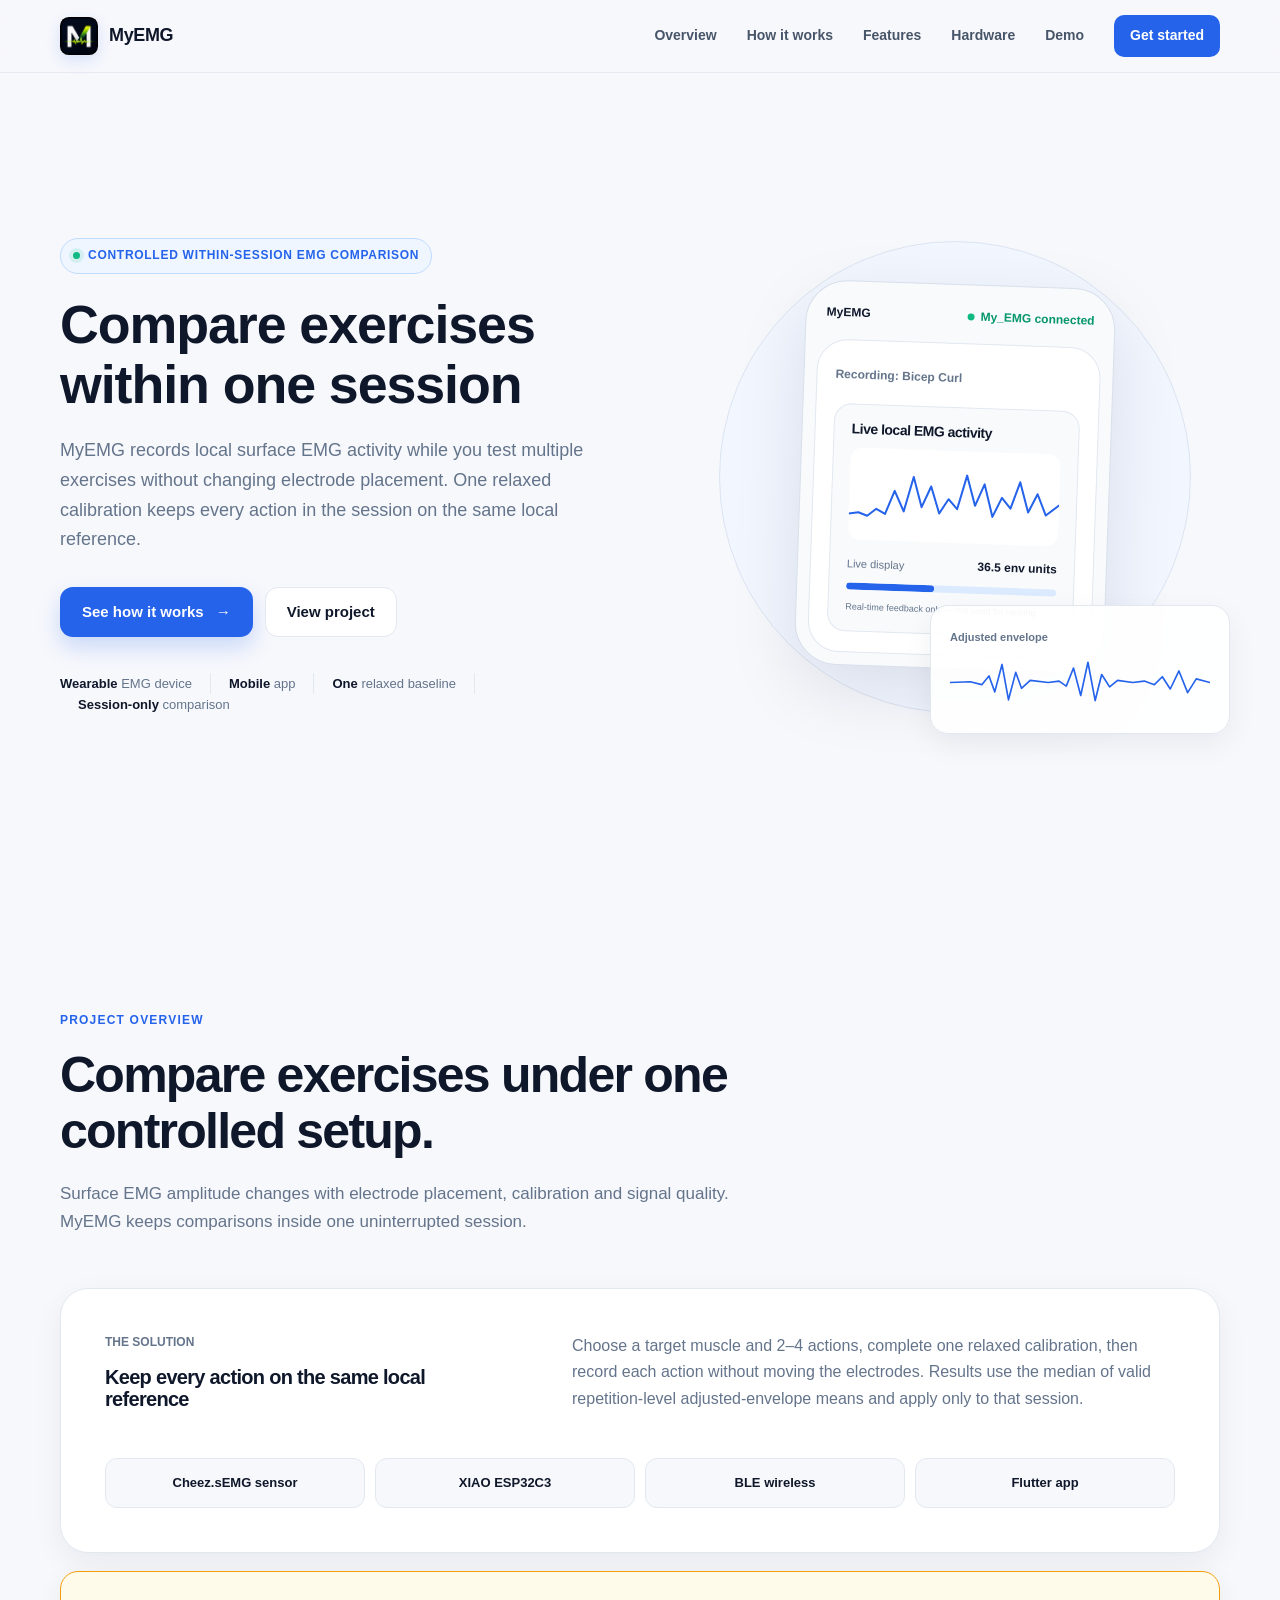
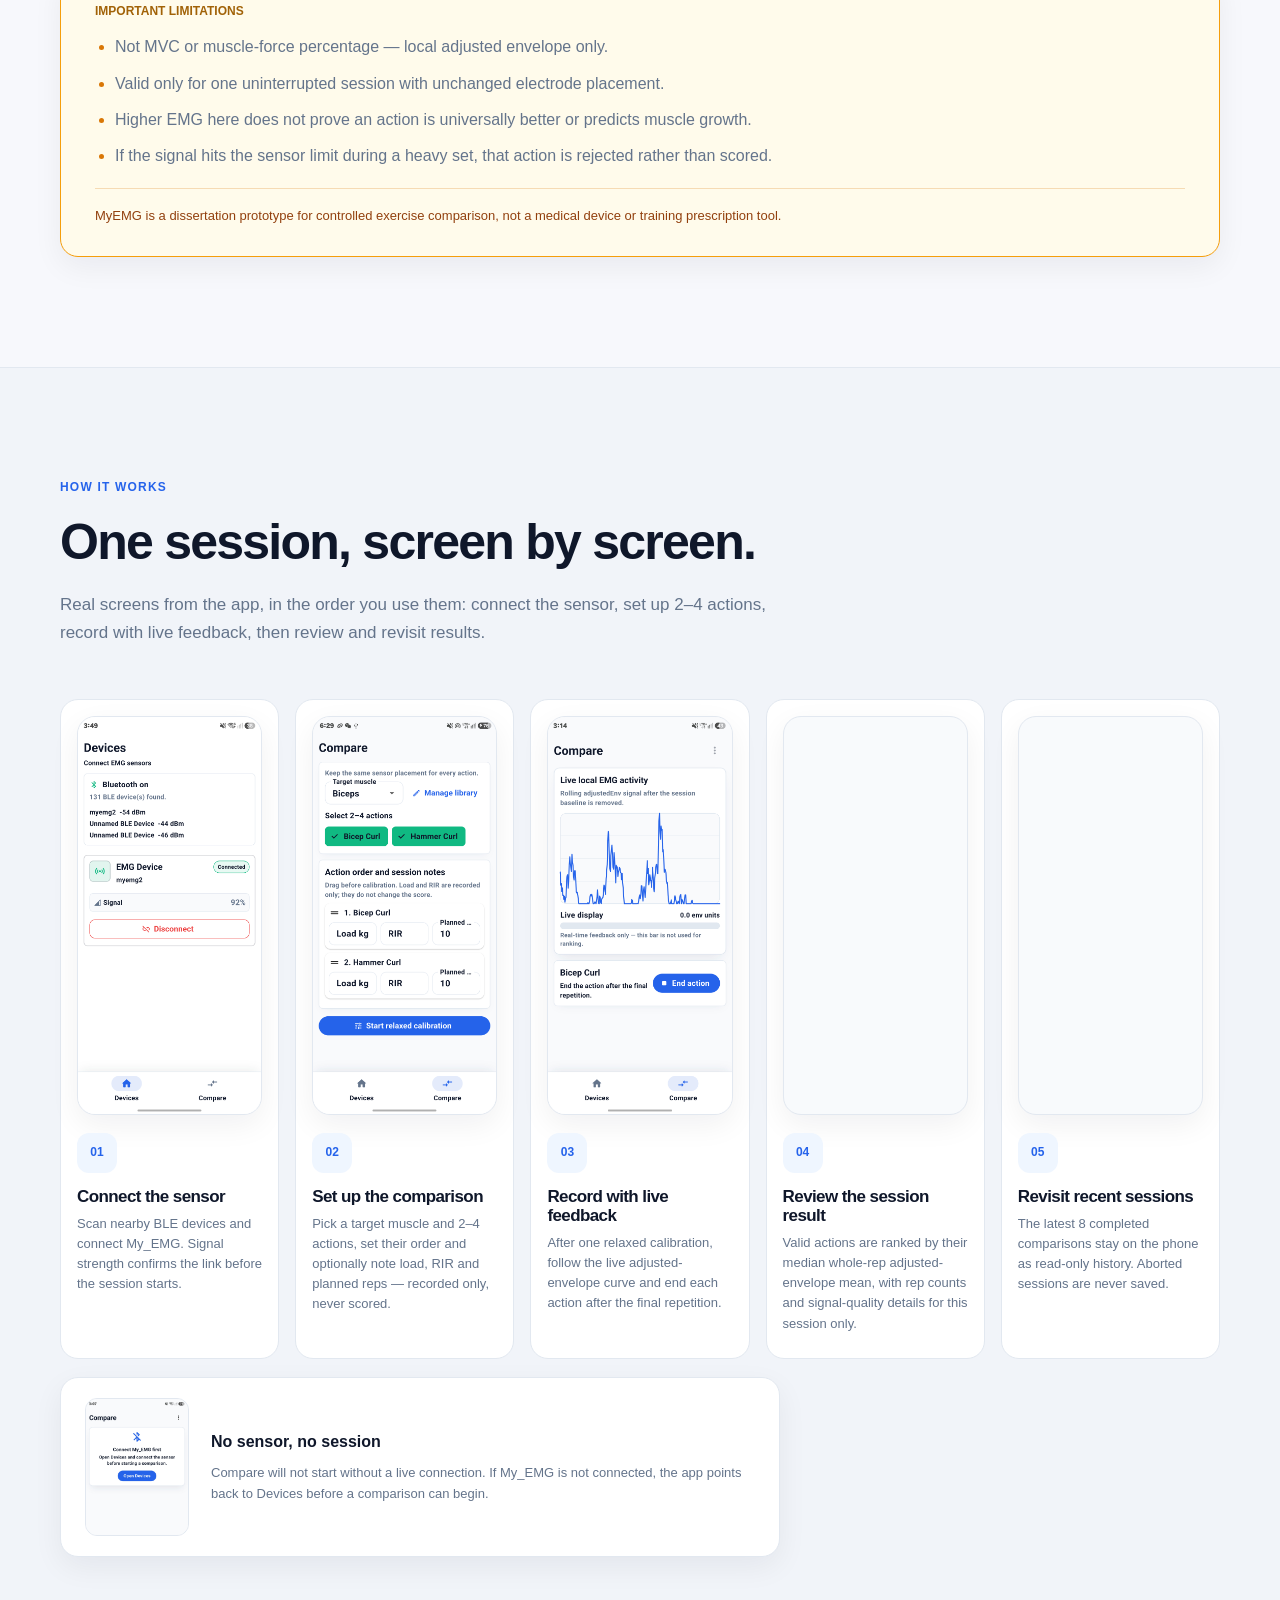
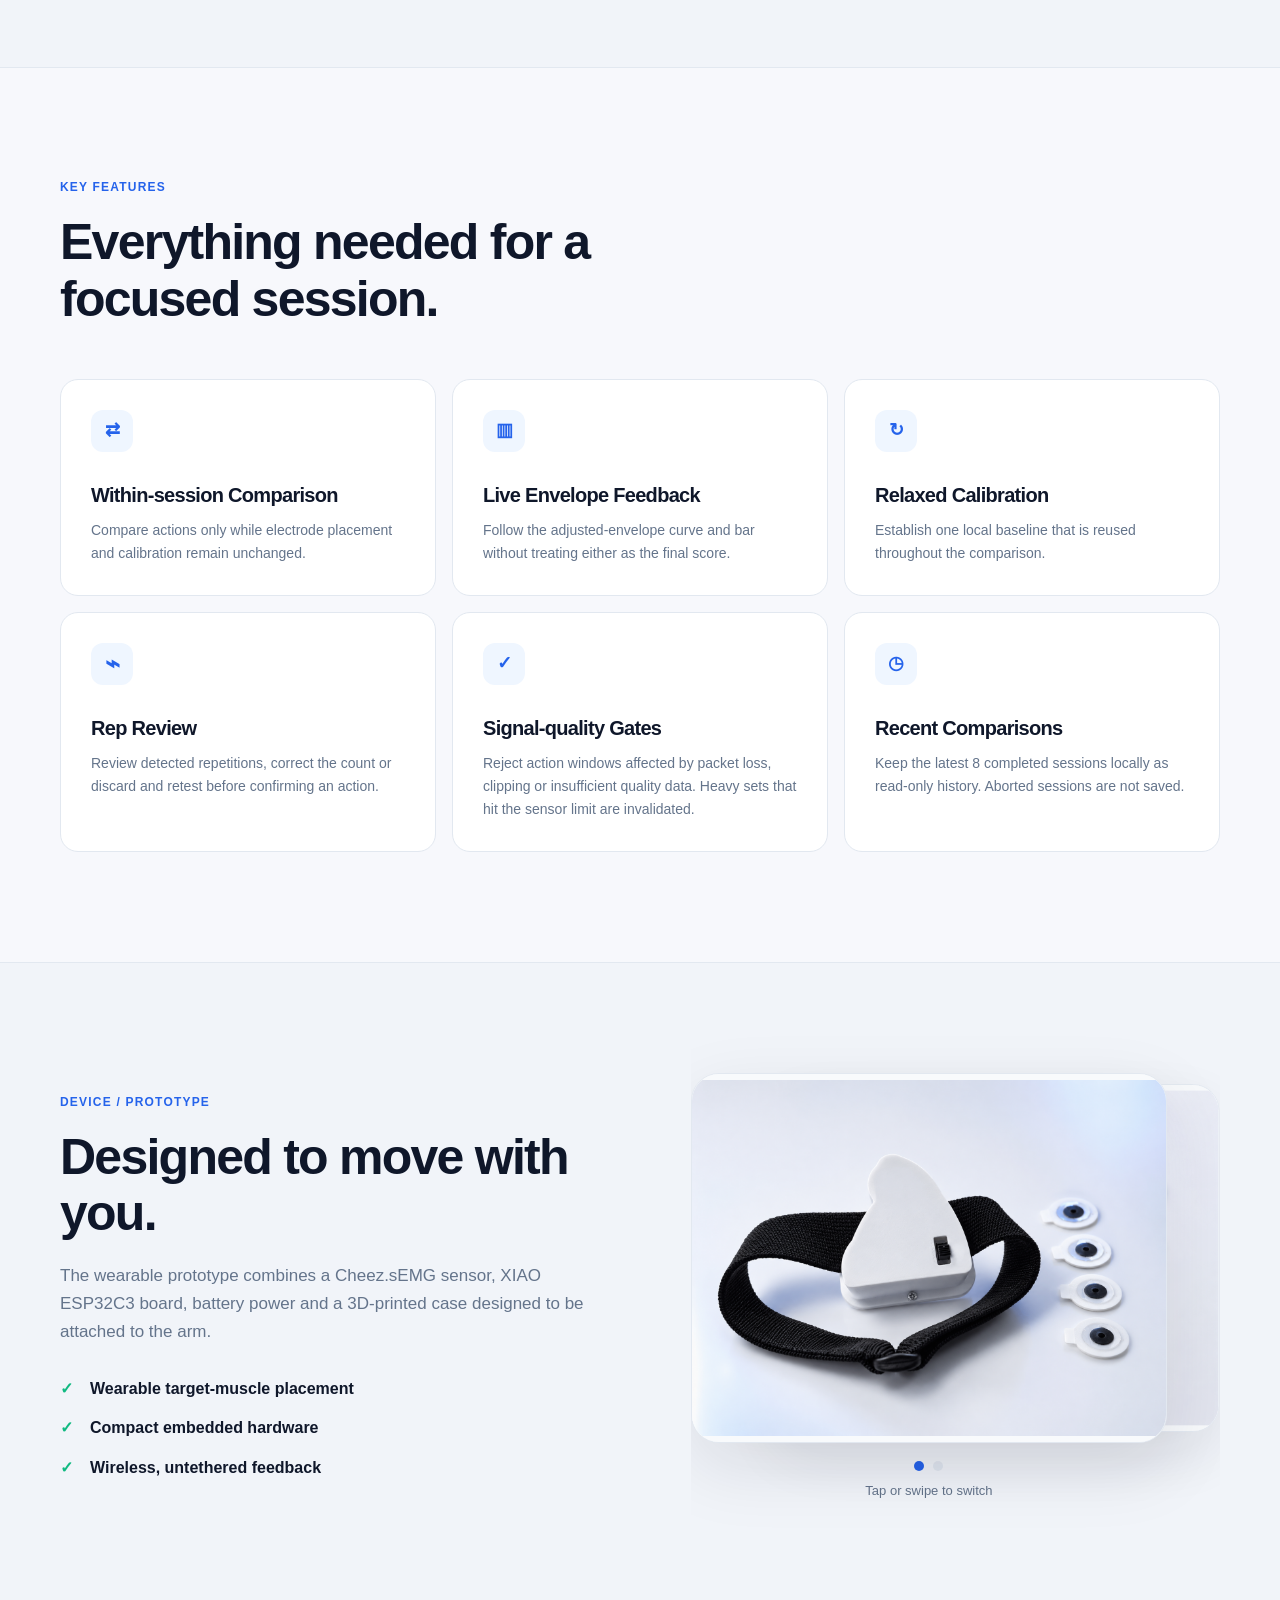
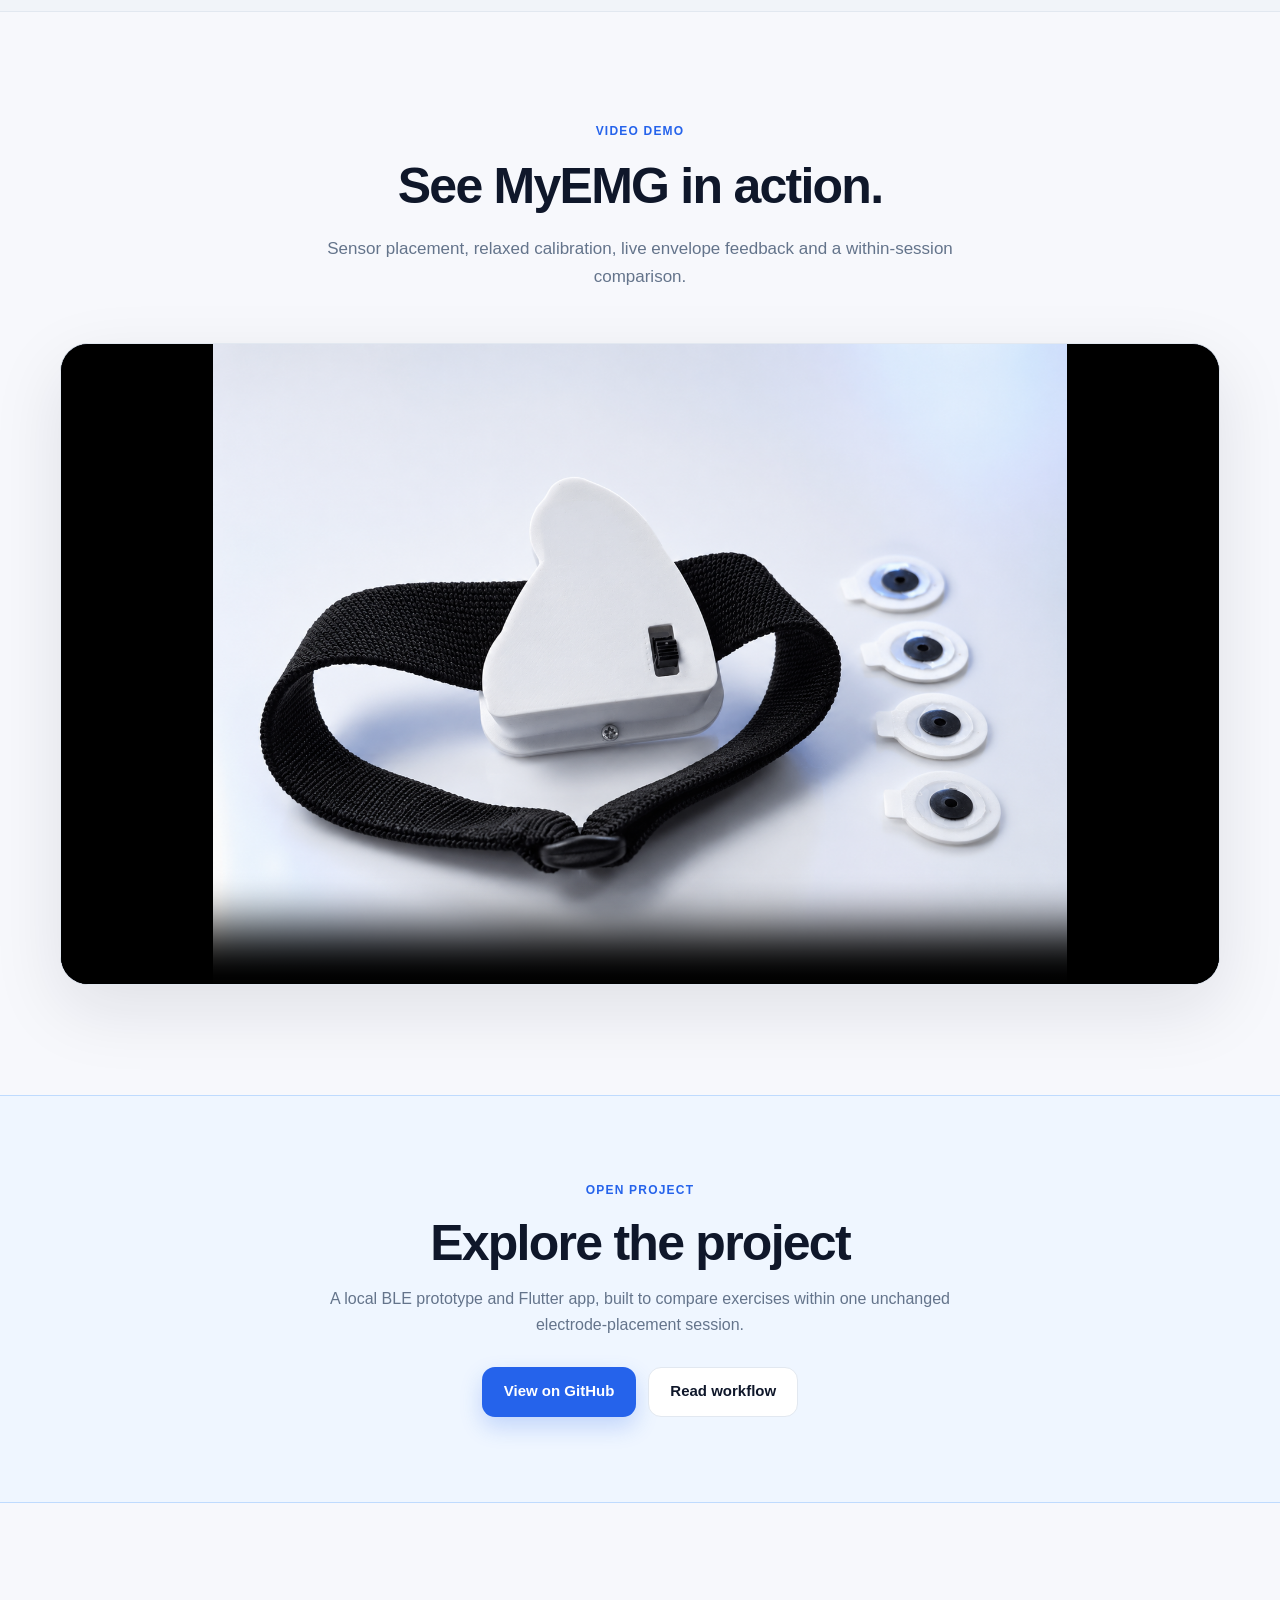
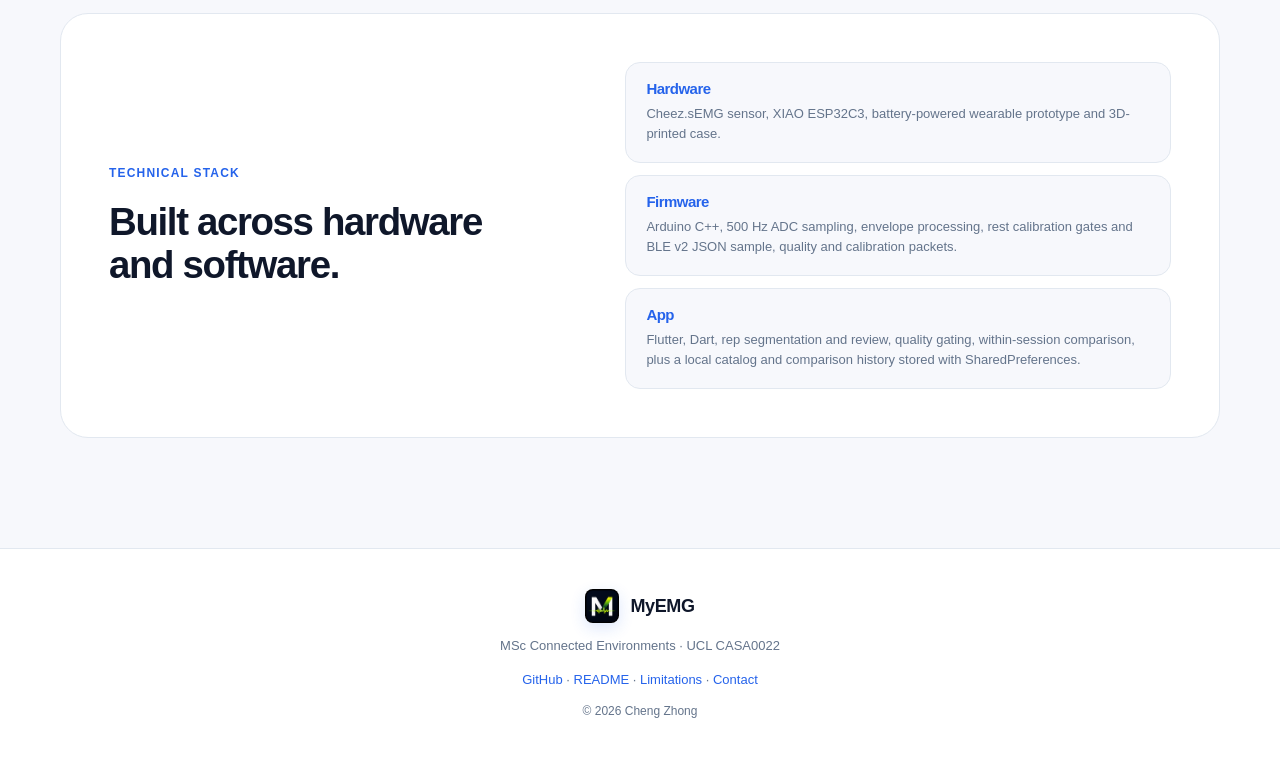
==== commit 1b04f540: "Add demo section with video: include demo link in navigation, create demo section with video playbac" ====
--- a/website/index.html
+++ b/website/index.html
@@ -30,6 +30,7 @@
         <a href="#how-it-works">How it works</a>
         <a href="#features">Features</a>
         <a href="#prototype">Hardware</a>
+        <a href="#demo">Demo</a>
         <a class="nav-cta" href="#get-started">Get started</a>
       </nav>
     </div>
@@ -230,6 +231,22 @@
       </div>
     </section>
 
+    <section class="section" id="demo">
+      <div class="container">
+        <div class="section-heading centered reveal">
+          <span class="section-kicker">Video demo</span>
+          <h2>See MyEMG in action.</h2>
+          <p>Sensor placement, relaxed calibration, live envelope feedback and a within-session comparison.</p>
+        </div>
+        <div class="demo-video-wrap reveal">
+          <video class="demo-video" controls playsinline preload="metadata" poster="assets/device%201%20.png">
+            <source src="assets/demo-video.mp4" type="video/mp4">
+            Your browser does not support embedded video. <a href="assets/demo-video.mp4">Download the demo</a>.
+          </video>
+        </div>
+      </div>
+    </section>
+
     <section class="section get-started" id="get-started">
       <div class="container">
         <div class="get-started-card reveal">
--- a/website/styles.css
+++ b/website/styles.css
@@ -772,6 +772,22 @@
   color: var(--success);
 }
 
+.demo-video-wrap {
+  overflow: hidden;
+  border: 1px solid var(--border);
+  border-radius: var(--radius-lg);
+  background: #0f172a;
+  box-shadow: var(--shadow-lg);
+}
+
+.demo-video {
+  display: block;
+  width: 100%;
+  max-height: min(72vh, 640px);
+  margin: 0 auto;
+  background: #000;
+}
+
 .get-started {
   padding-block: 85px;
   background: var(--primary-soft);
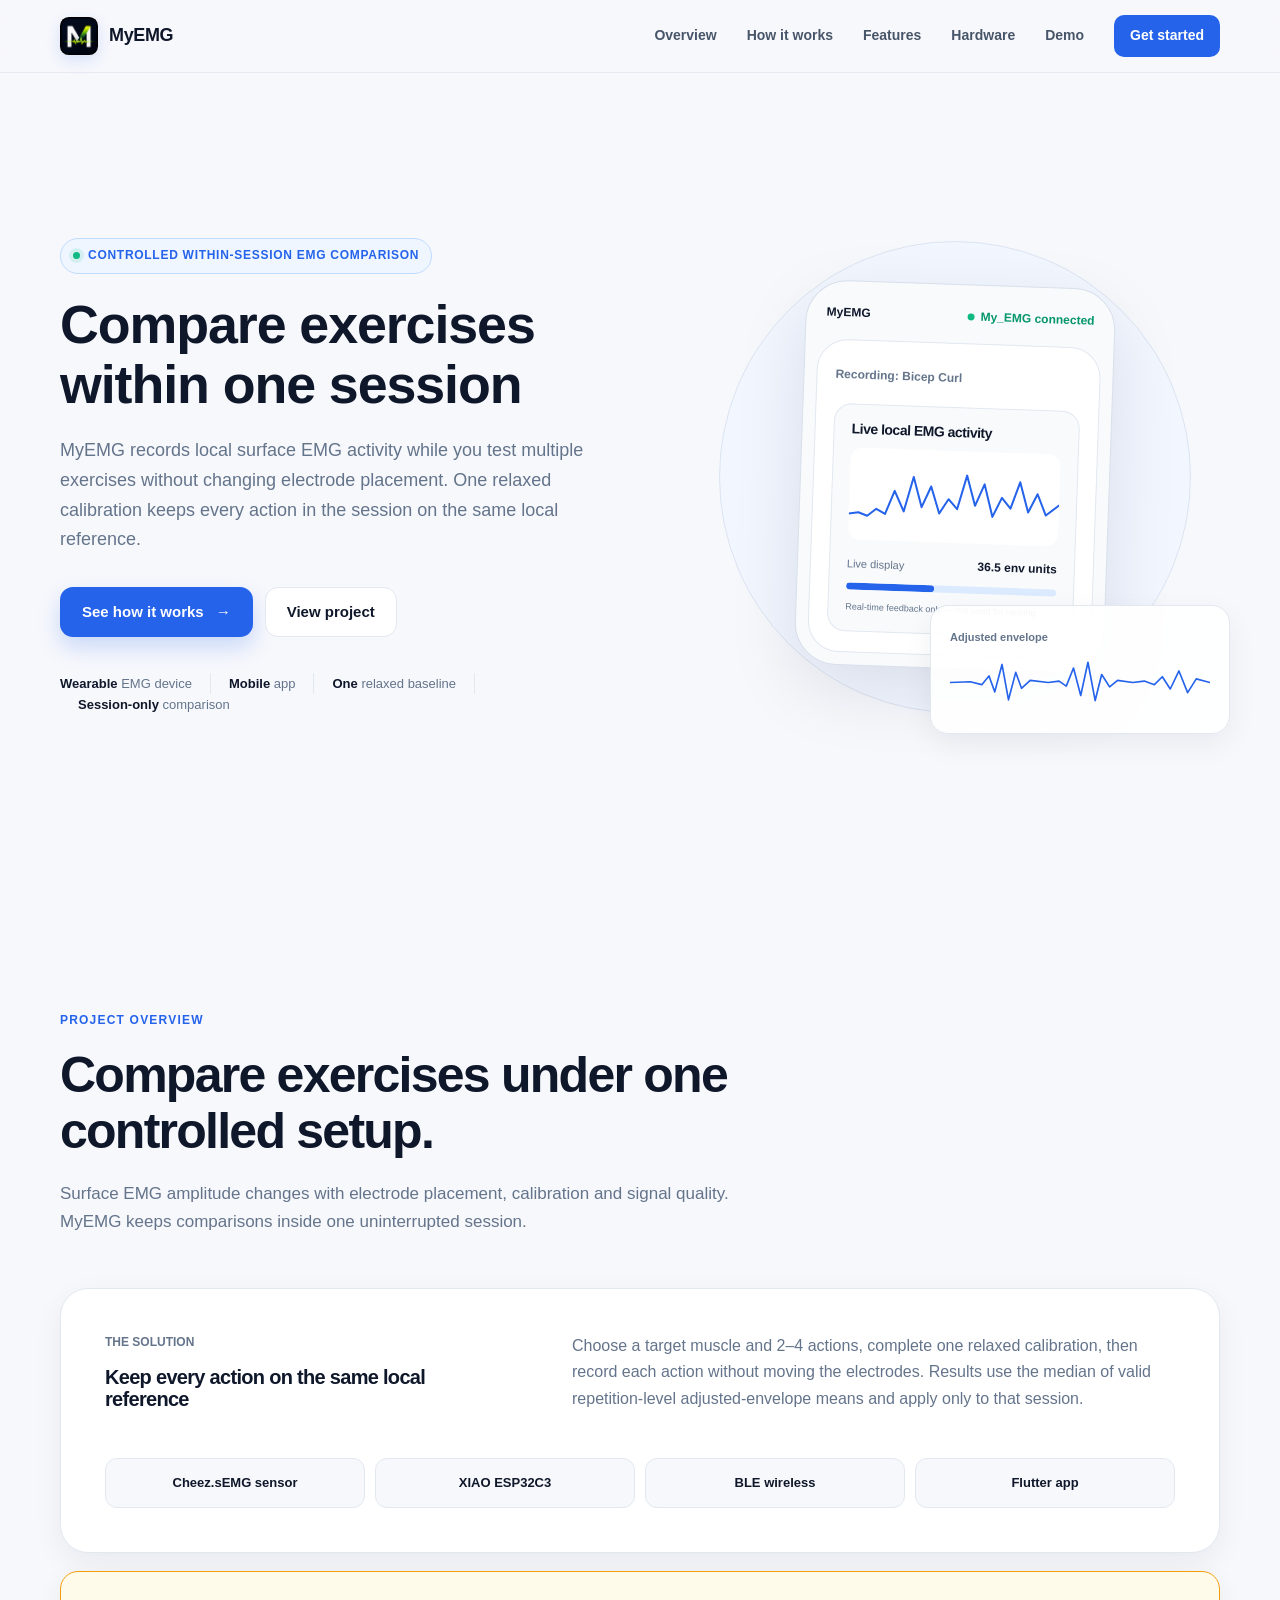
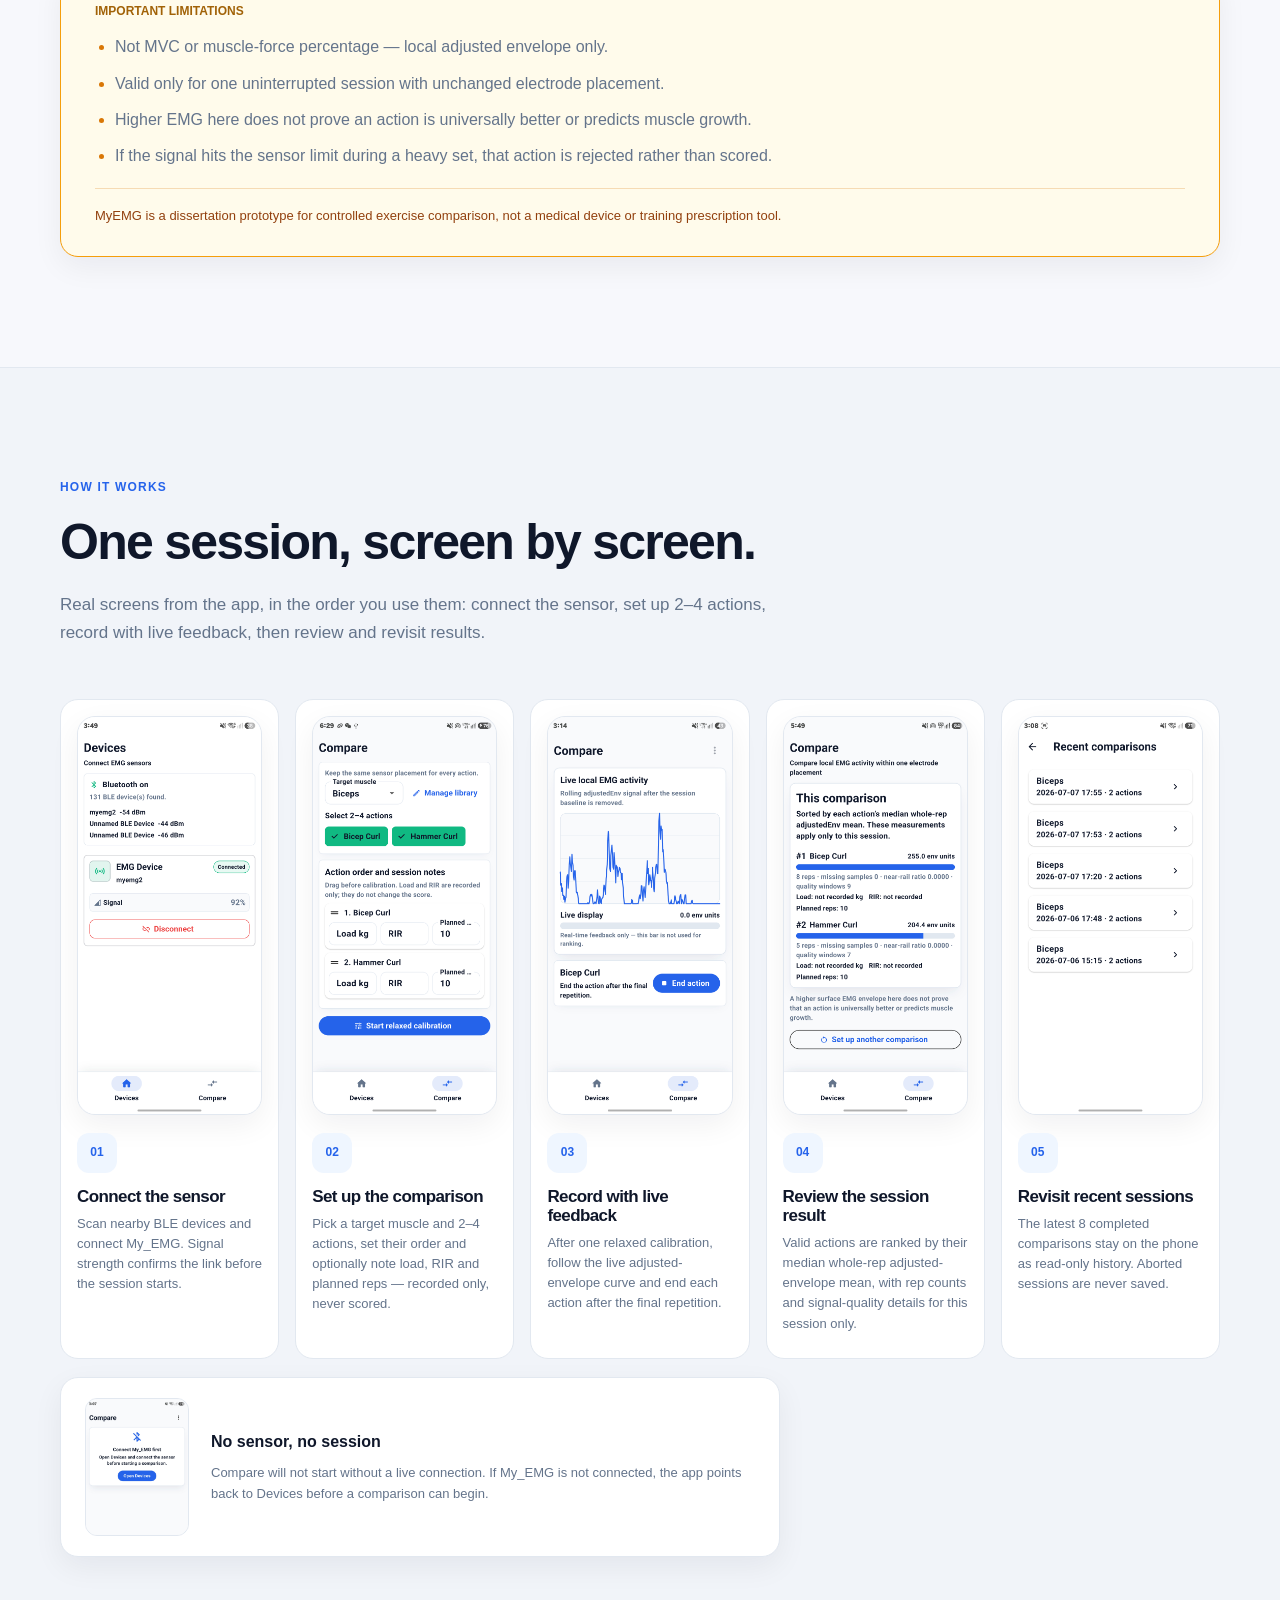
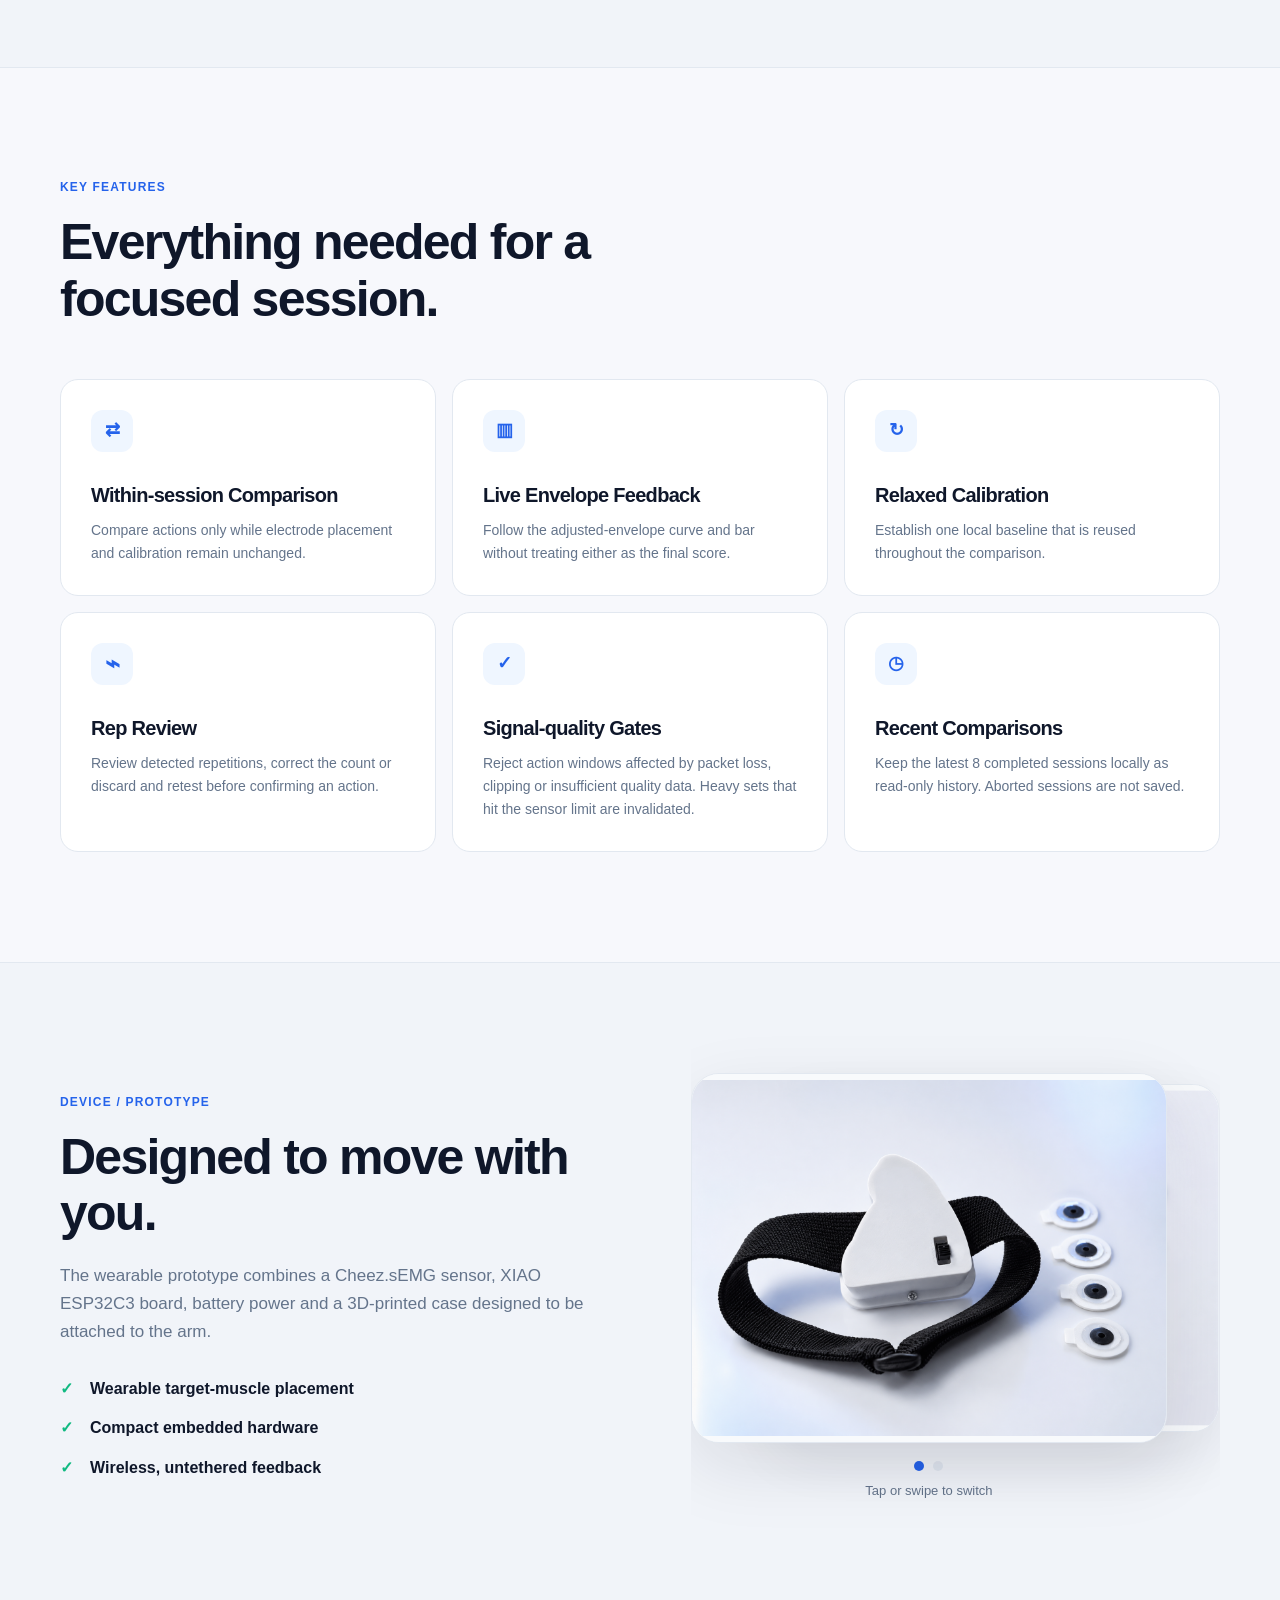
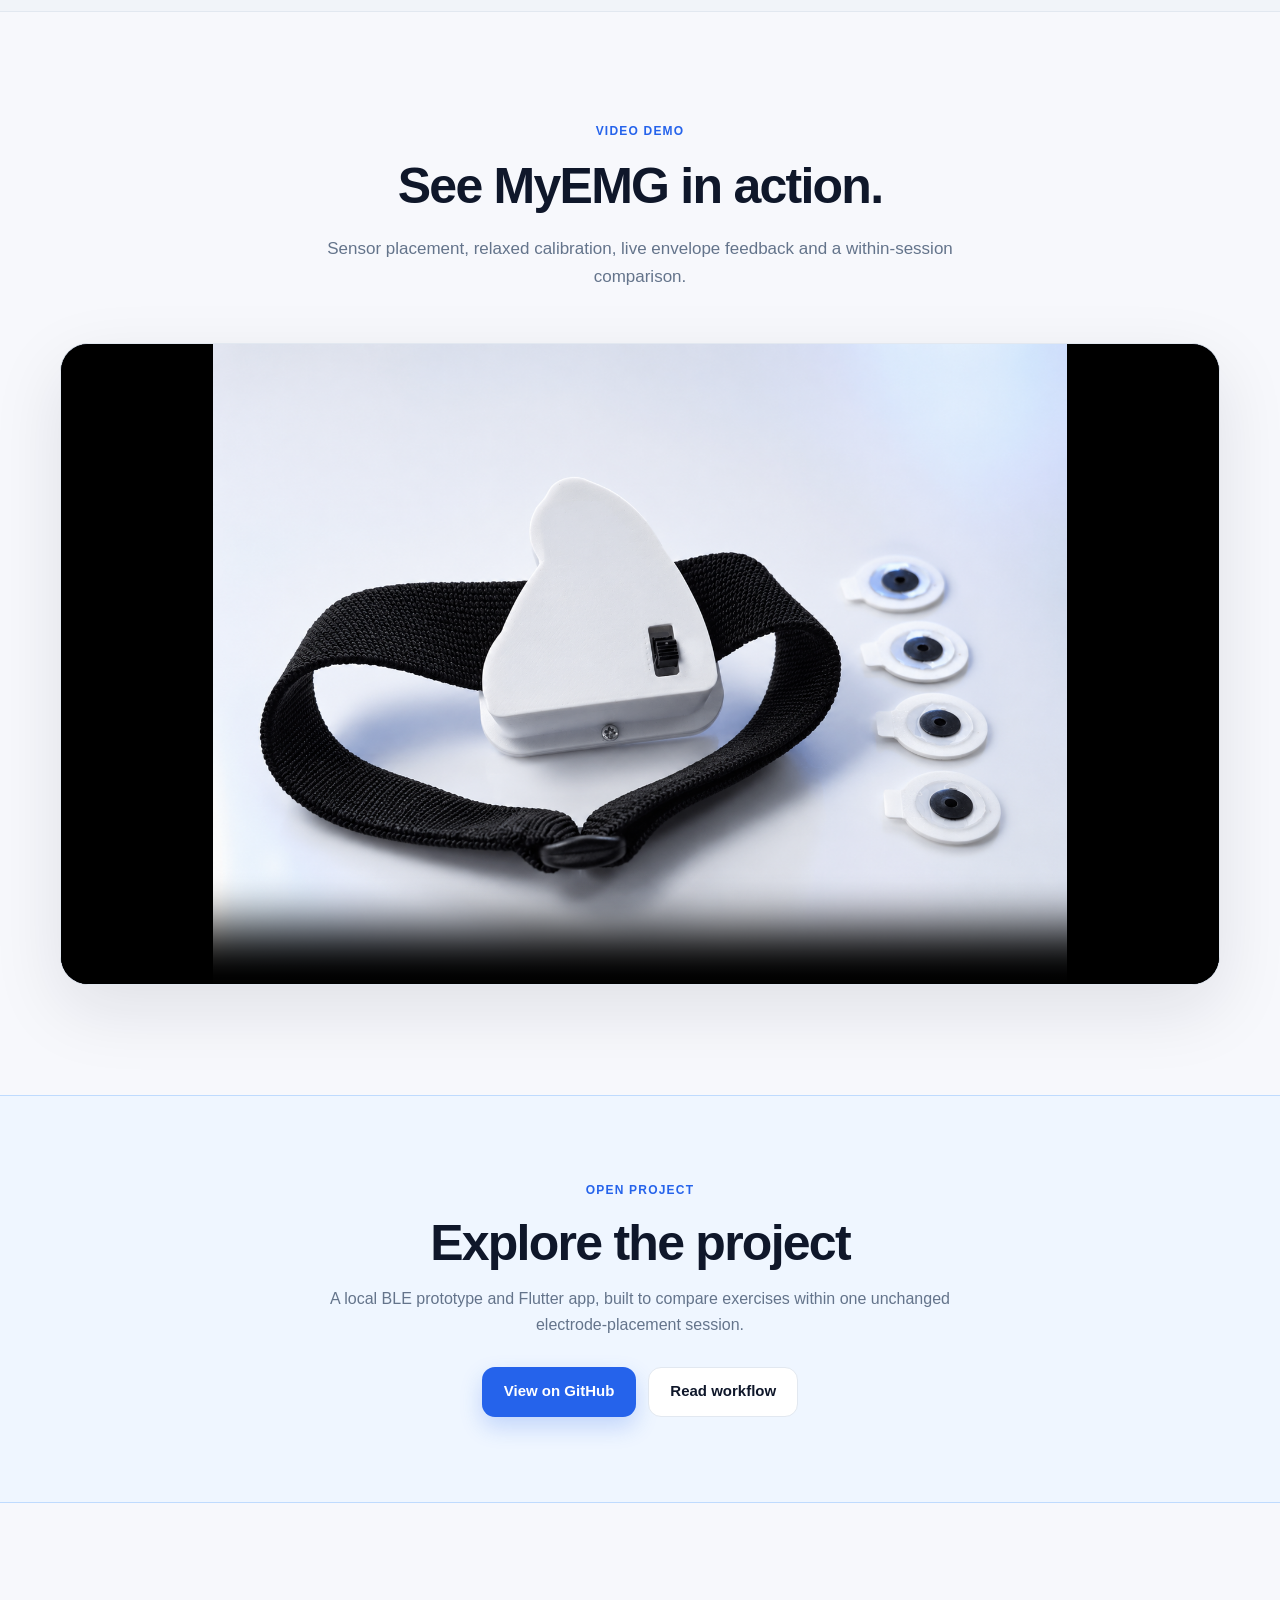
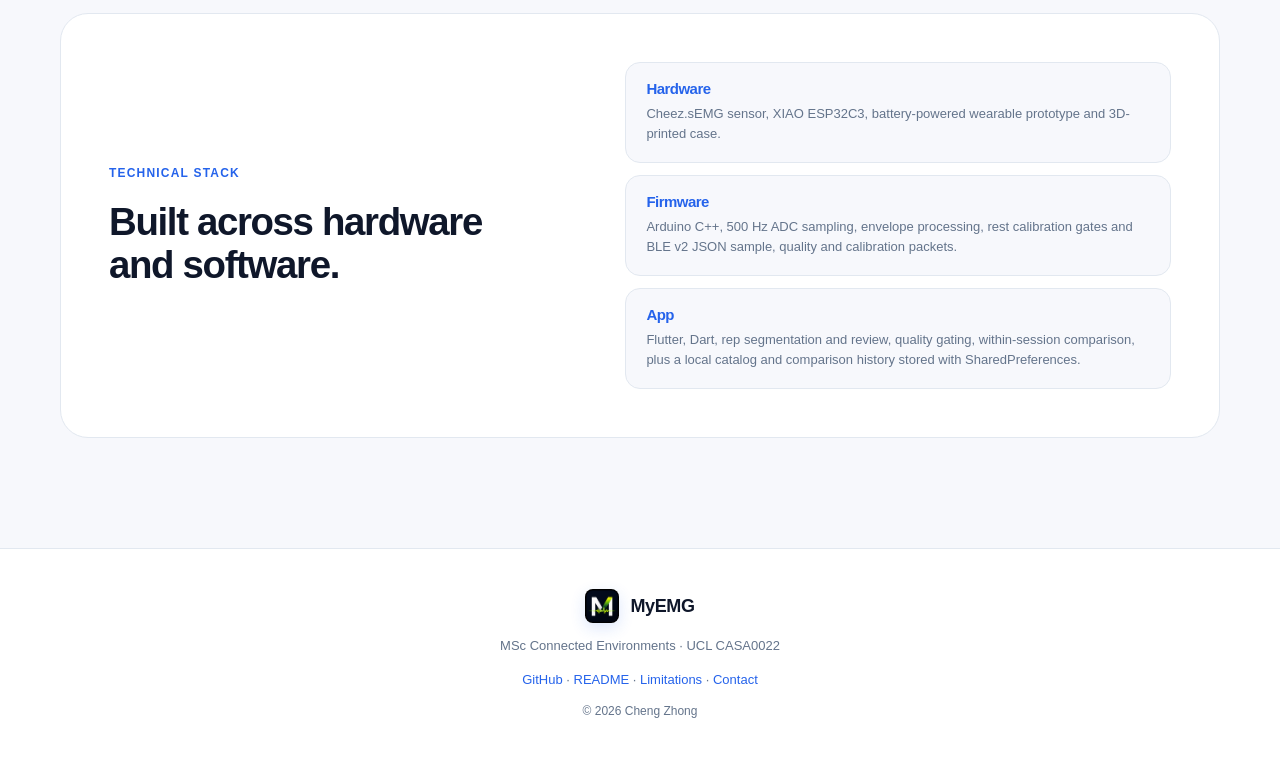
==== commit f07a1192: "Update assets and improve HTML structure: replace outdated images, add current year dynamically, and" ====
--- a/website/index.html
+++ b/website/index.html
@@ -3,15 +3,18 @@
 <head>
   <meta charset="UTF-8">
   <meta name="viewport" content="width=device-width, initial-scale=1.0">
+  <meta name="theme-color" content="#2563eb">
   <meta name="description" content="MyEMG compares local surface EMG activity from different exercises within one controlled electrode-placement session.">
   <meta property="og:title" content="MyEMG — Within-session EMG Comparison">
   <meta property="og:description" content="Compare local surface EMG across exercises in one controlled electrode-placement session.">
   <meta property="og:url" content="https://zcheng0319-dot.github.io/Muscle-Activation-Monitor/">
   <meta property="og:type" content="website">
-  <meta property="og:image" content="https://zcheng0319-dot.github.io/Muscle-Activation-Monitor/assets/device%201%20.png">
+  <meta property="og:image" content="https://zcheng0319-dot.github.io/Muscle-Activation-Monitor/assets/device-1.png">
+  <meta property="og:image:width" content="1448">
+  <meta property="og:image:height" content="1086">
   <meta name="twitter:card" content="summary_large_image">
   <title>MyEMG — Within-session EMG Comparison</title>
-  <link rel="icon" type="image/png" href="assets/MyEmg icon  .png">
+  <link rel="icon" type="image/png" href="assets/myemg-icon.png">
   <link rel="stylesheet" href="styles.css">
   <script src="script.js" defer></script>
 </head>
@@ -19,7 +22,7 @@
   <header class="site-header">
     <div class="container nav-wrap">
       <a class="brand" href="#top" aria-label="MyEMG home">
-        <img src="assets/MyEmg icon  .png" alt="" width="38" height="38">
+        <img src="assets/myemg-icon.png" alt="" width="38" height="38">
         <span>MyEMG</span>
       </a>
       <button class="nav-toggle" type="button" aria-expanded="false" aria-controls="primary-navigation" aria-label="Toggle navigation" data-nav-toggle>
@@ -216,10 +219,10 @@
         <div class="device-carousel reveal" data-device-carousel>
           <div class="device-carousel__viewport" data-carousel-viewport tabindex="0" role="region" aria-label="Prototype photo gallery">
             <button type="button" class="device-carousel__slide is-active" data-carousel-slide="0" aria-label="Show prototype photo 1">
-              <img src="assets/device%201%20.png" alt="Cheez.sEMG wearable prototype with strap and electrode pads" loading="lazy" decoding="async">
+              <img src="assets/device-1.png" alt="Cheez.sEMG wearable prototype with strap and electrode pads" loading="lazy" decoding="async">
             </button>
             <button type="button" class="device-carousel__slide is-behind" data-carousel-slide="1" aria-label="Show prototype photo 2">
-              <img src="assets/device%202%20.png" alt="Cheez.sEMG sensor underside showing electrode snap connectors" loading="lazy" decoding="async">
+              <img src="assets/device-2.png" alt="Cheez.sEMG sensor underside showing electrode snap connectors" loading="lazy" decoding="async">
             </button>
           </div>
           <div class="device-carousel__dots" role="tablist" aria-label="Choose prototype photo">
@@ -239,7 +242,7 @@
           <p>Sensor placement, relaxed calibration, live envelope feedback and a within-session comparison.</p>
         </div>
         <div class="demo-video-wrap reveal">
-          <video class="demo-video" controls playsinline preload="metadata" poster="assets/device%201%20.png">
+          <video class="demo-video" controls playsinline preload="metadata" poster="assets/device-1.png">
             <source src="assets/demo-video.mp4" type="video/mp4">
             Your browser does not support embedded video. <a href="assets/demo-video.mp4">Download the demo</a>.
           </video>
@@ -288,7 +291,7 @@
   <footer class="site-footer">
     <div class="container footer-wrap">
       <div class="brand footer-brand">
-        <img src="assets/MyEmg icon  .png" alt="" width="34" height="34">
+        <img src="assets/myemg-icon.png" alt="" width="34" height="34">
         <span>MyEMG</span>
       </div>
       <p class="footer-tagline">MSc Connected Environments · UCL CASA0022</p>
@@ -301,7 +304,7 @@
         ·
         <a class="footer-link" href="mailto:ucfnhon@ucl.ac.uk">Contact</a>
       </p>
-      <p class="footer-meta">© 2026 Cheng Zhong</p>
+      <p class="footer-meta">© <span data-current-year>2026</span> Cheng Zhong</p>
     </div>
   </footer>
 </body>
--- a/website/styles.css
+++ b/website/styles.css
@@ -32,7 +32,7 @@
   margin: 0;
   color: var(--text);
   background: var(--background);
-  font-family: Inter, ui-sans-serif, -apple-system, BlinkMacSystemFont, "Segoe UI", sans-serif;
+  font-family: ui-sans-serif, -apple-system, BlinkMacSystemFont, "Segoe UI", sans-serif;
   font-size: 16px;
   line-height: 1.65;
   -webkit-font-smoothing: antialiased;
@@ -595,10 +595,14 @@
 .feature-grid {
   display: grid;
   gap: 16px;
+  grid-template-columns: repeat(3, 1fr);
 }
 
 .feature-card {
-  border: 1px solid var(--border);
+  min-height: 200px;
+  padding: 30px;
+  border: 1px solid var(--border);
+  border-radius: var(--radius-md);
   background: var(--surface);
   transition: transform 180ms ease, border-color 180ms ease, box-shadow 180ms ease;
 }
@@ -626,16 +630,6 @@
   margin-bottom: 0;
   color: var(--muted);
   font-size: 14px;
-}
-
-.feature-grid {
-  grid-template-columns: repeat(3, 1fr);
-}
-
-.feature-card {
-  min-height: 200px;
-  padding: 30px;
-  border-radius: var(--radius-md);
 }
 
 .feature-icon {
